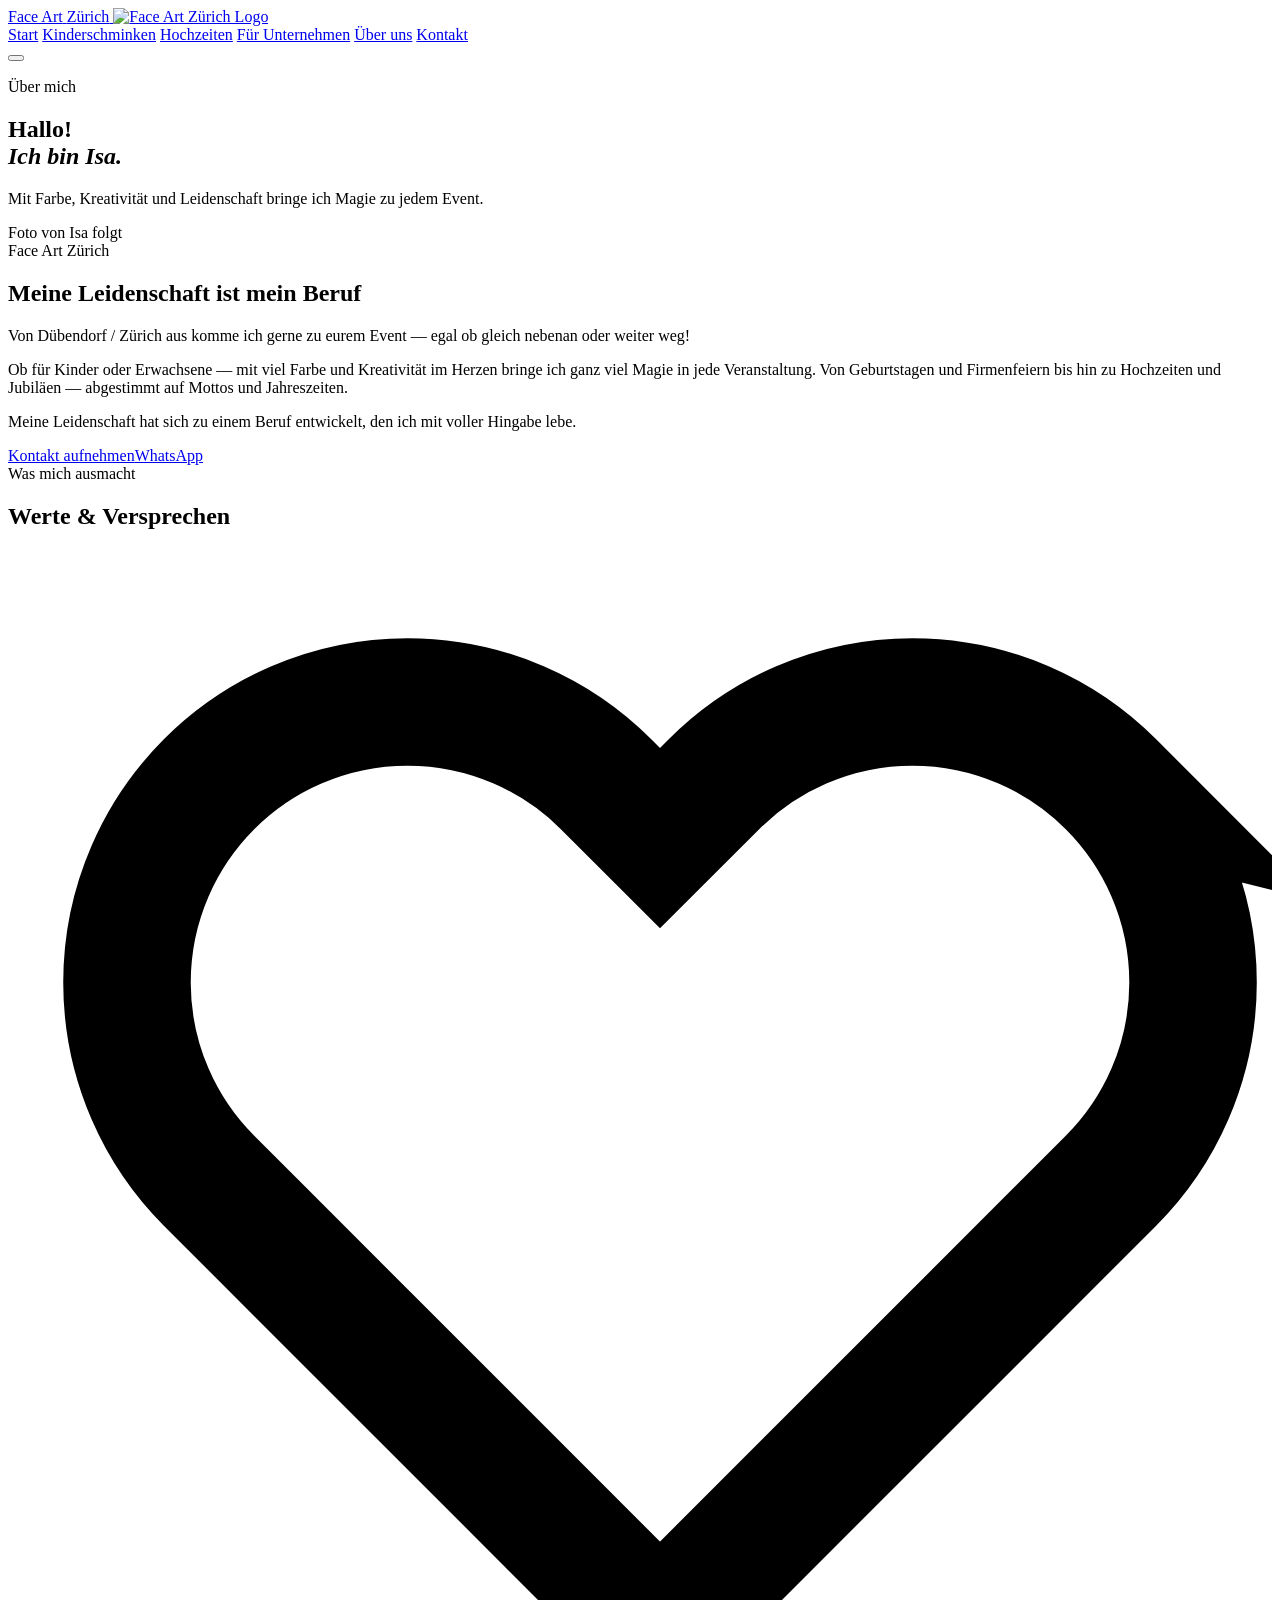
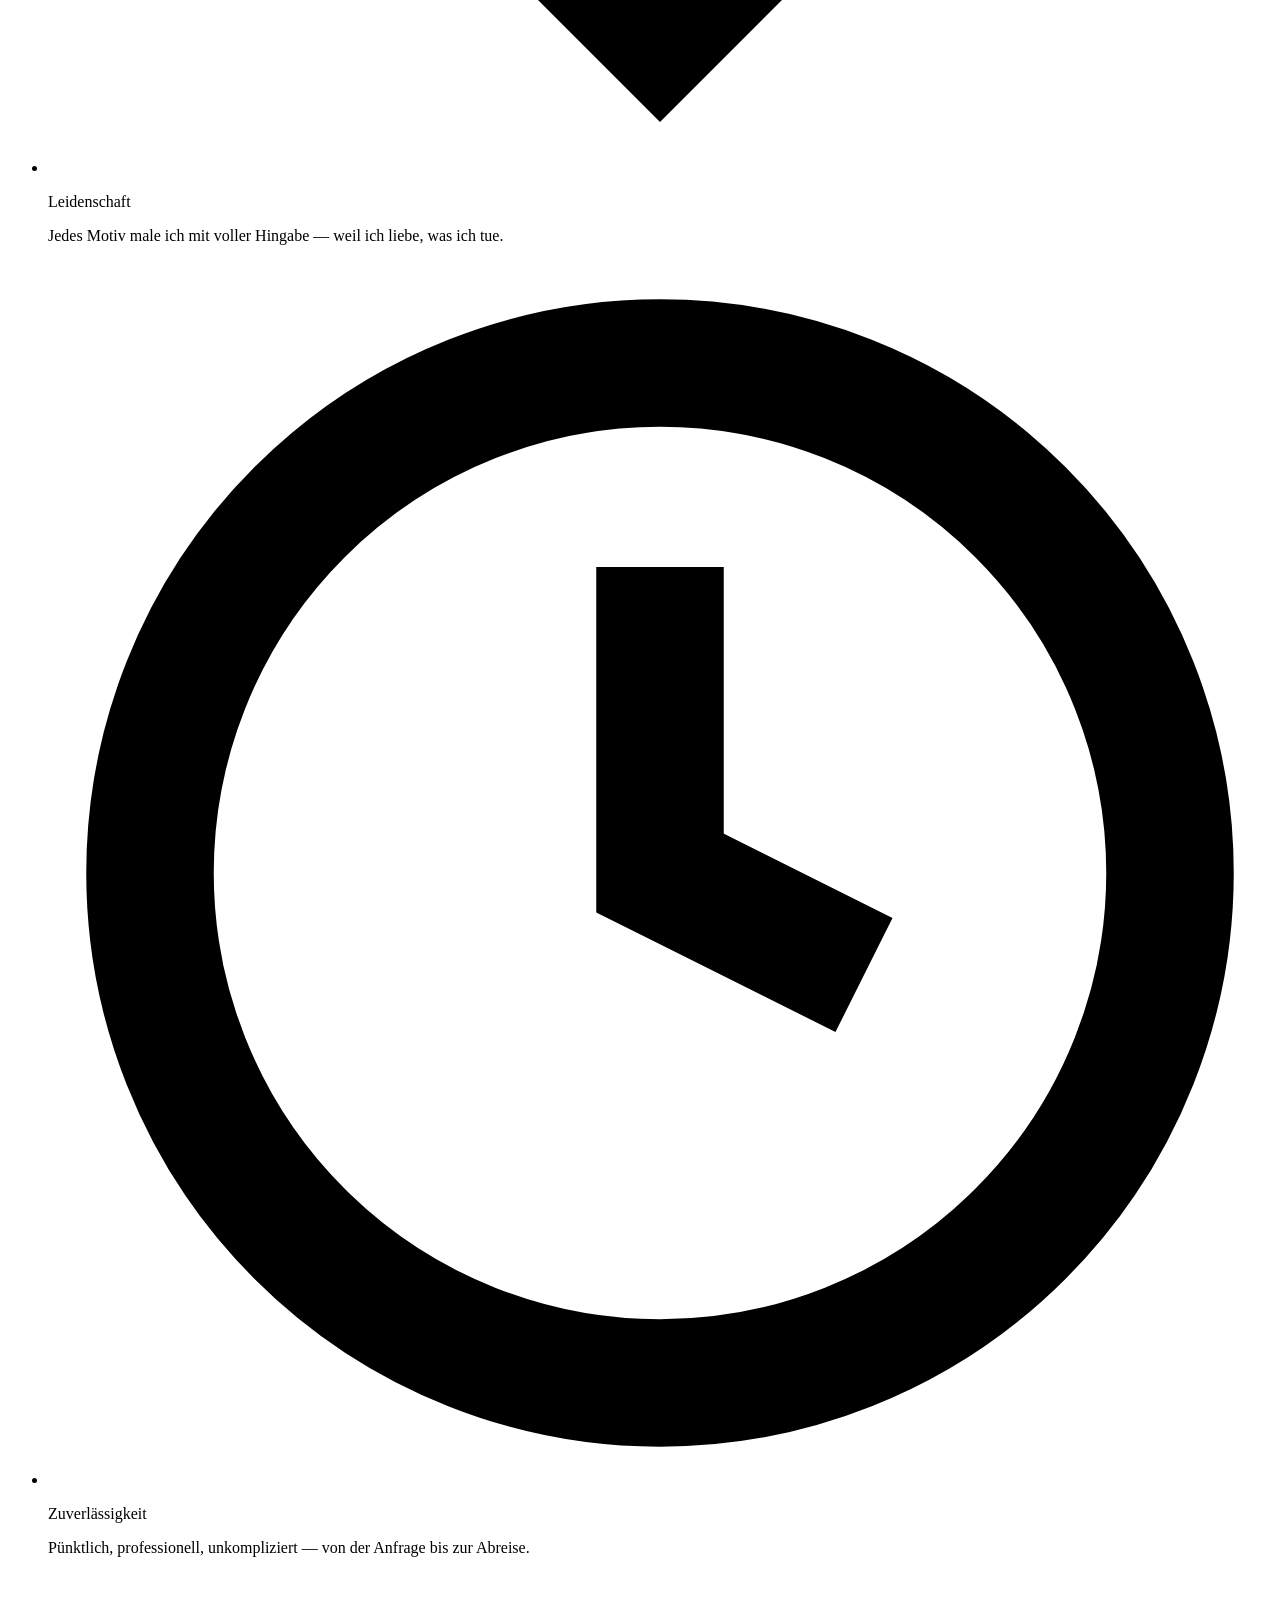
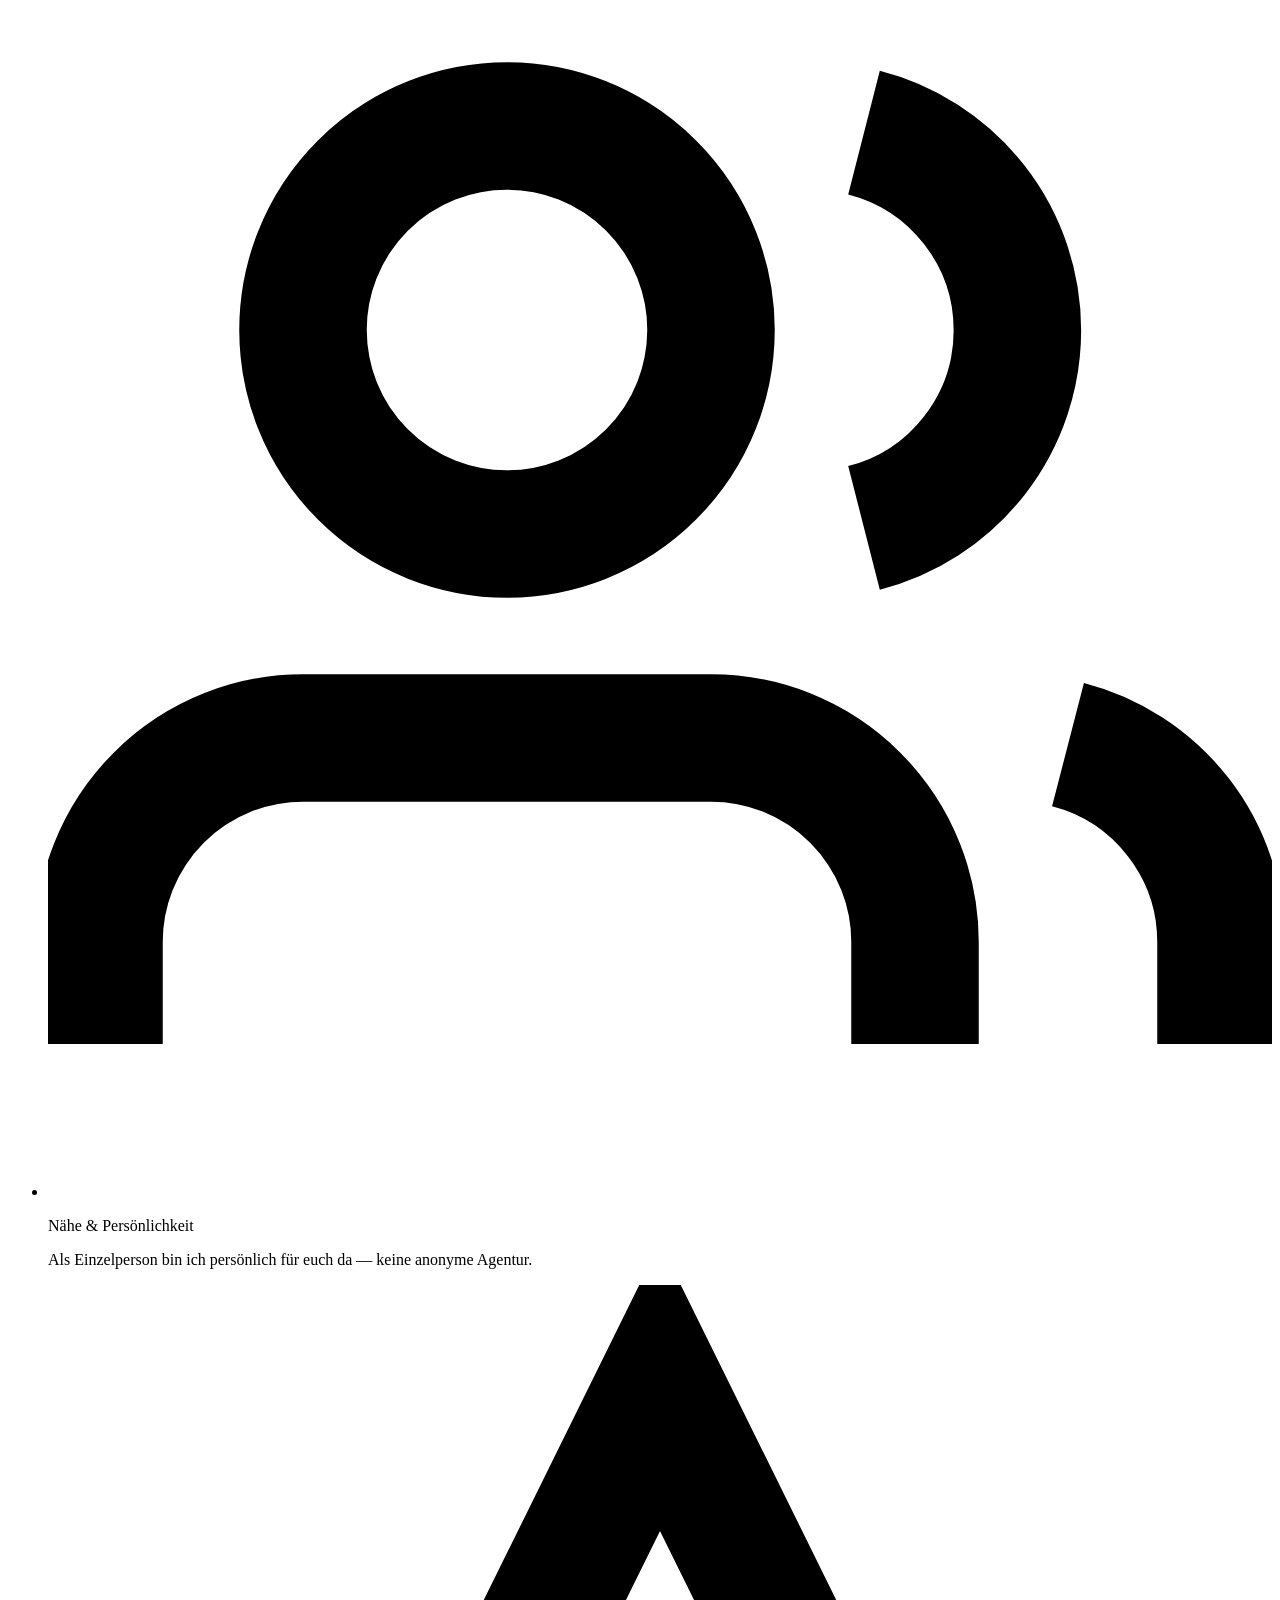
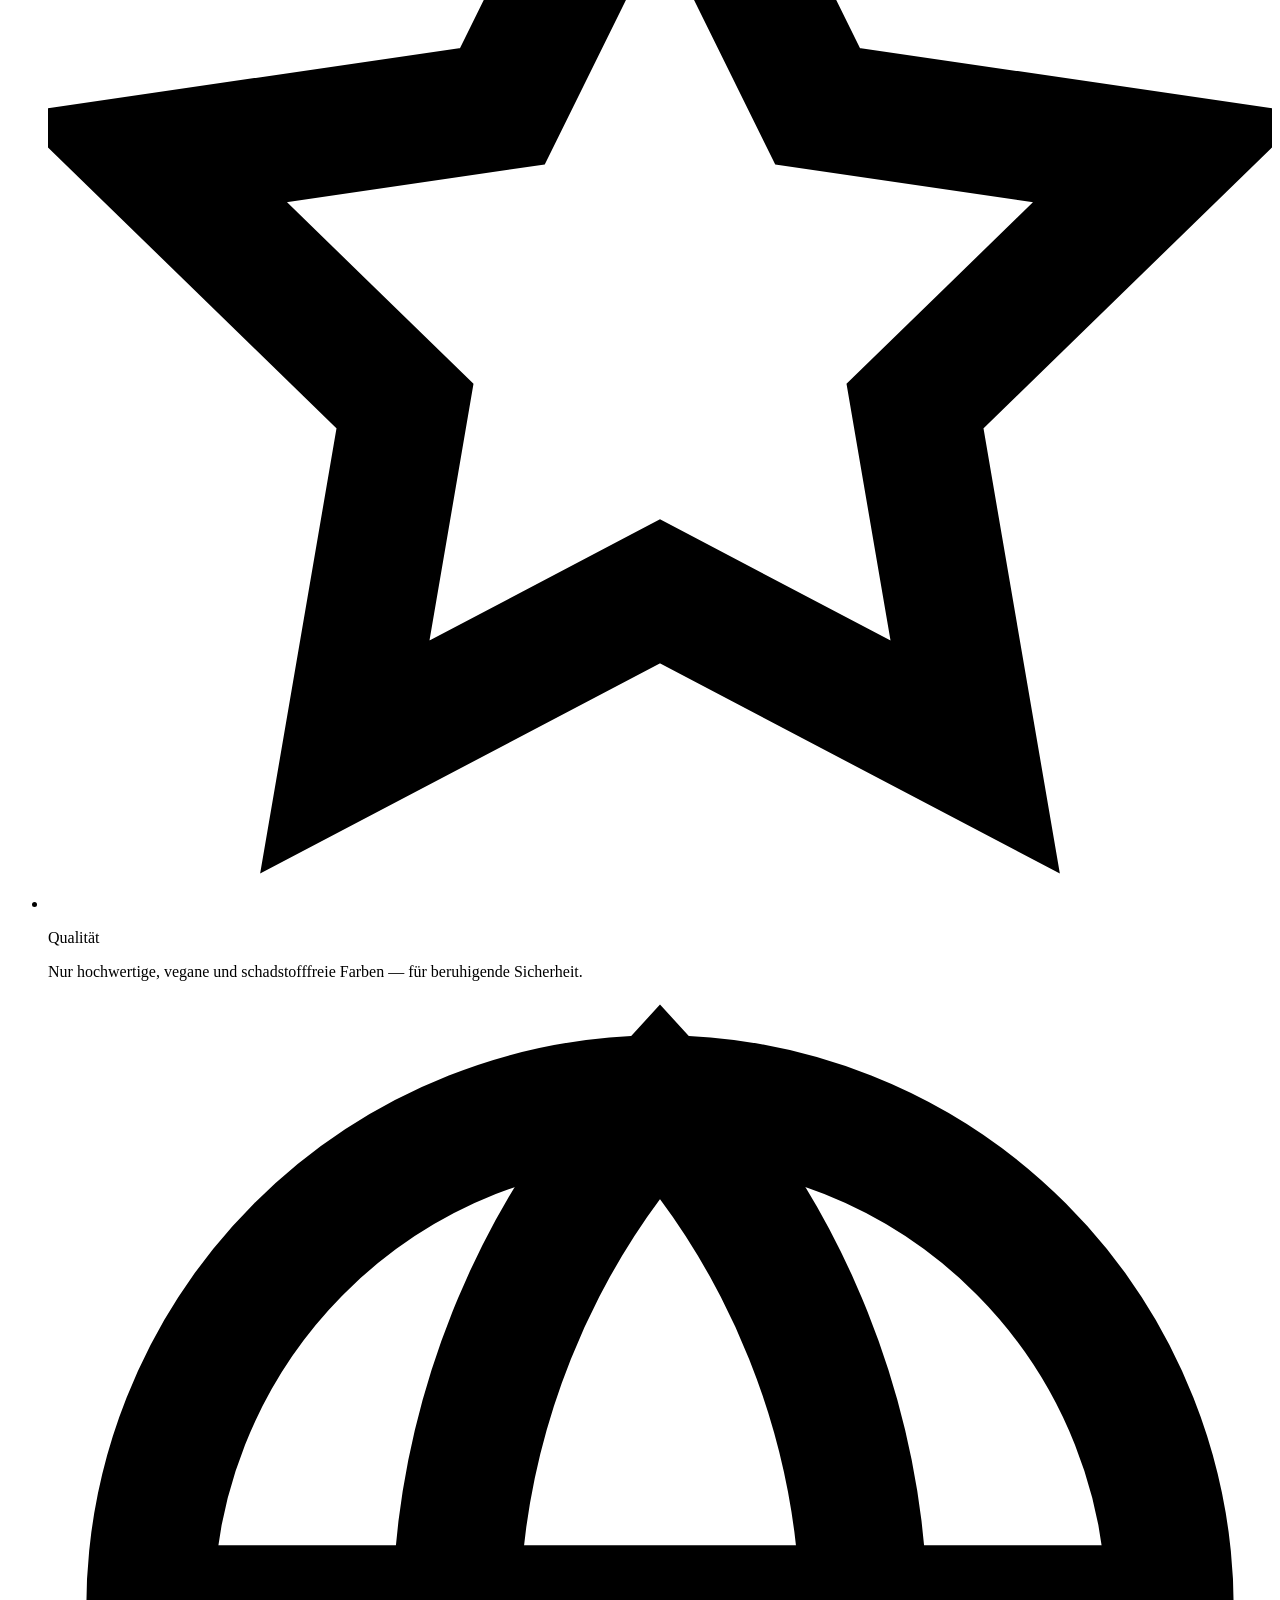
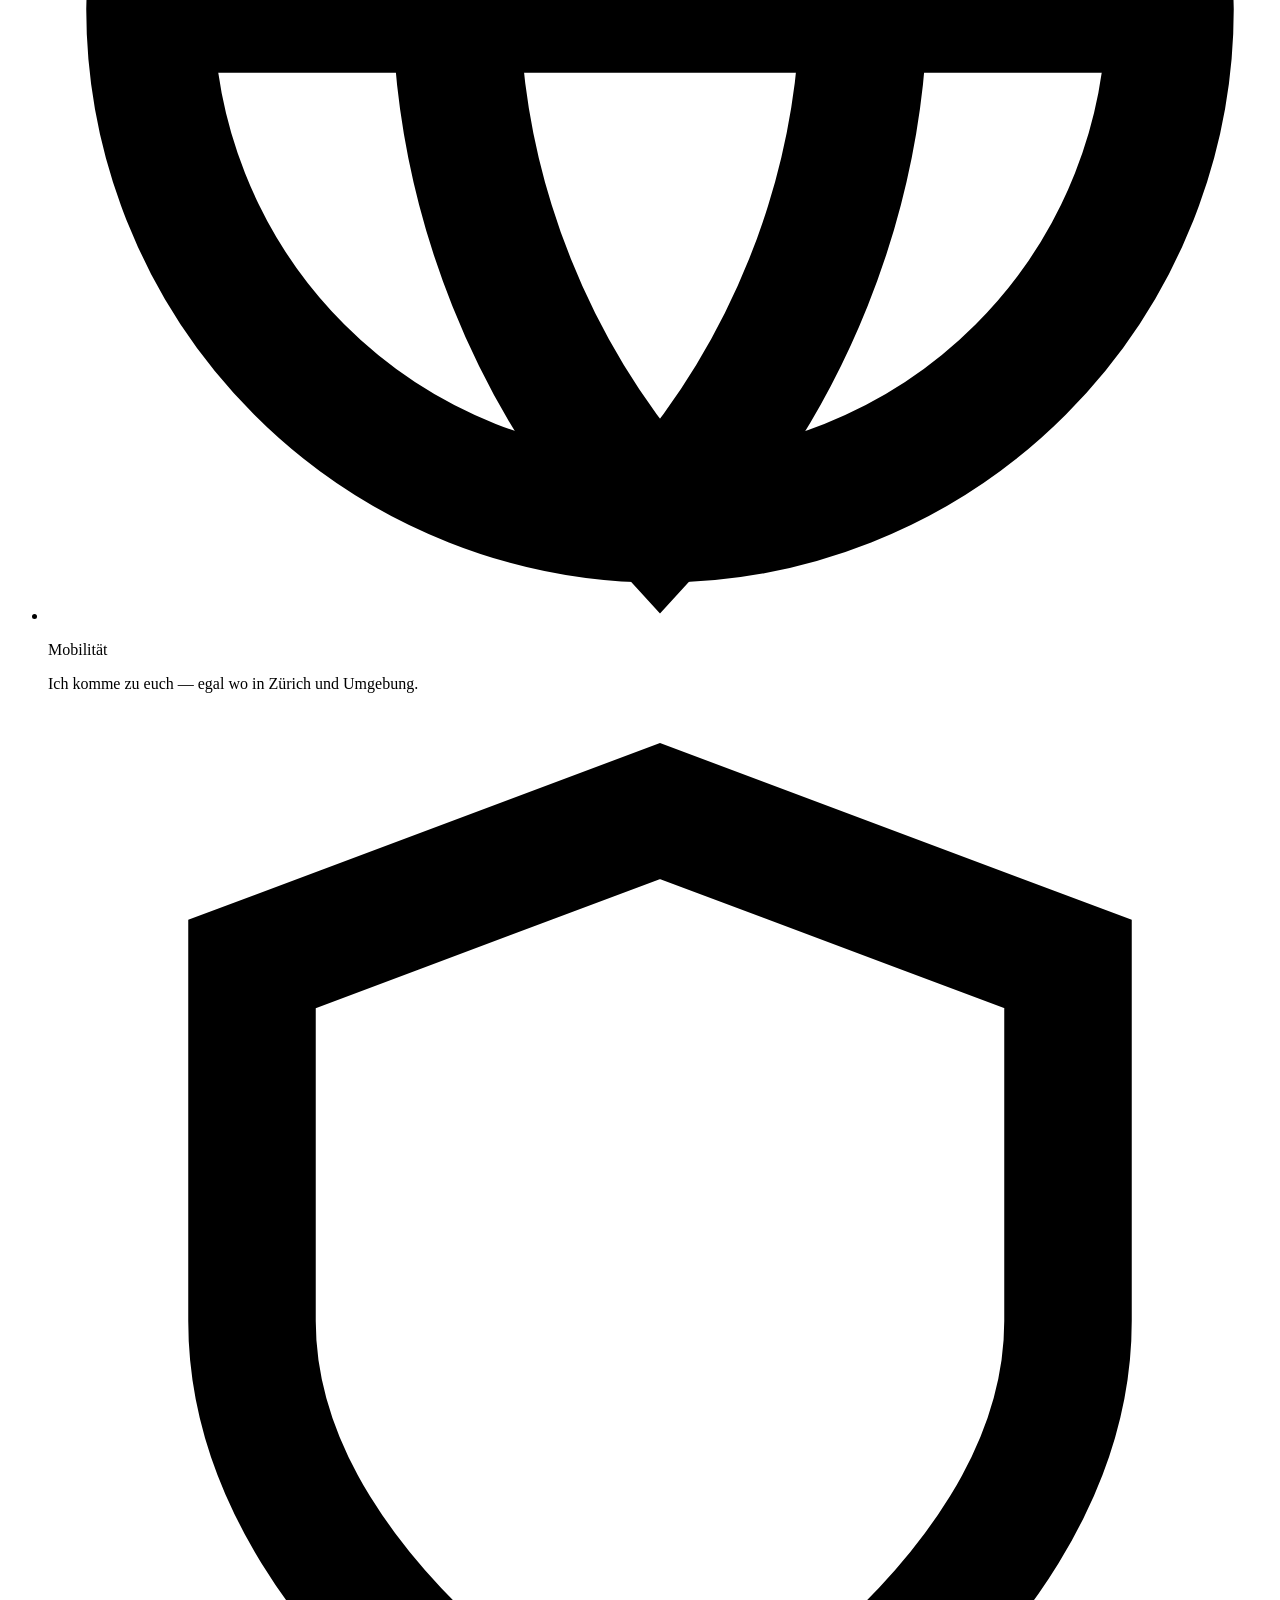
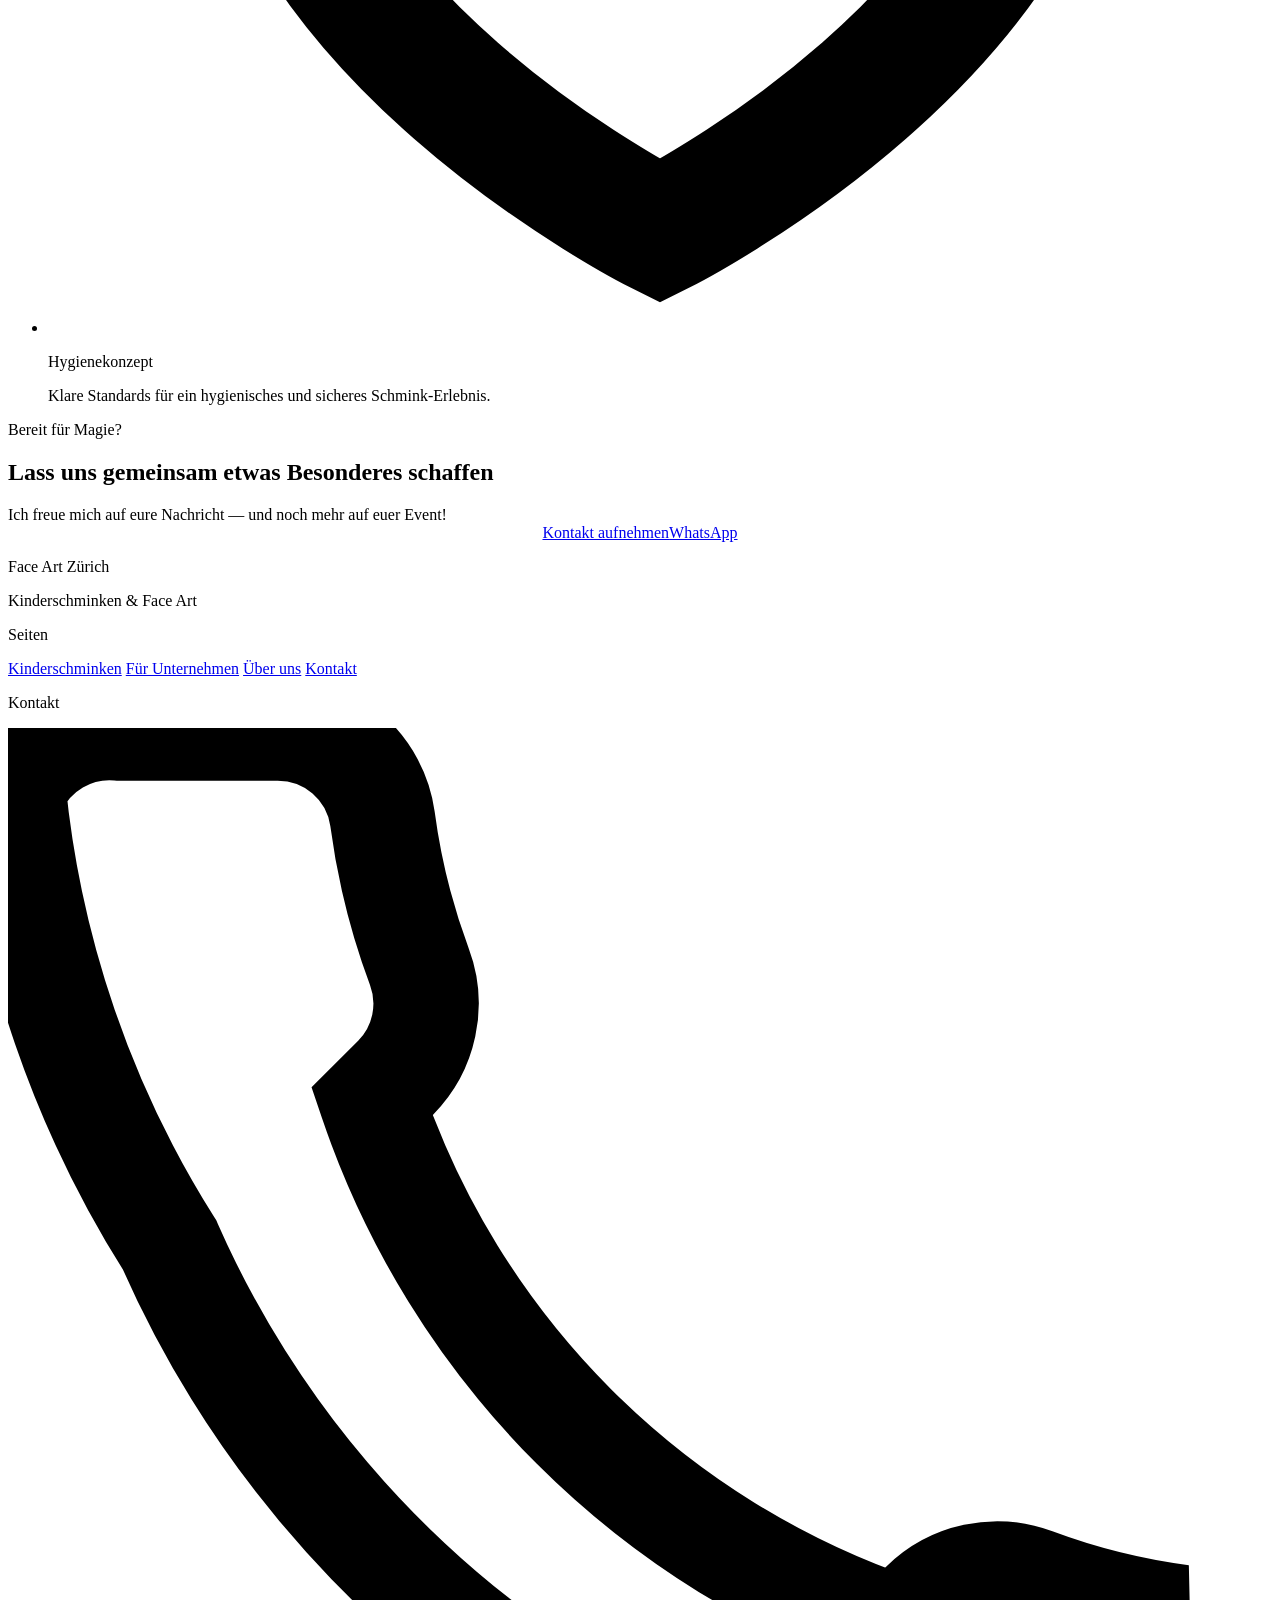
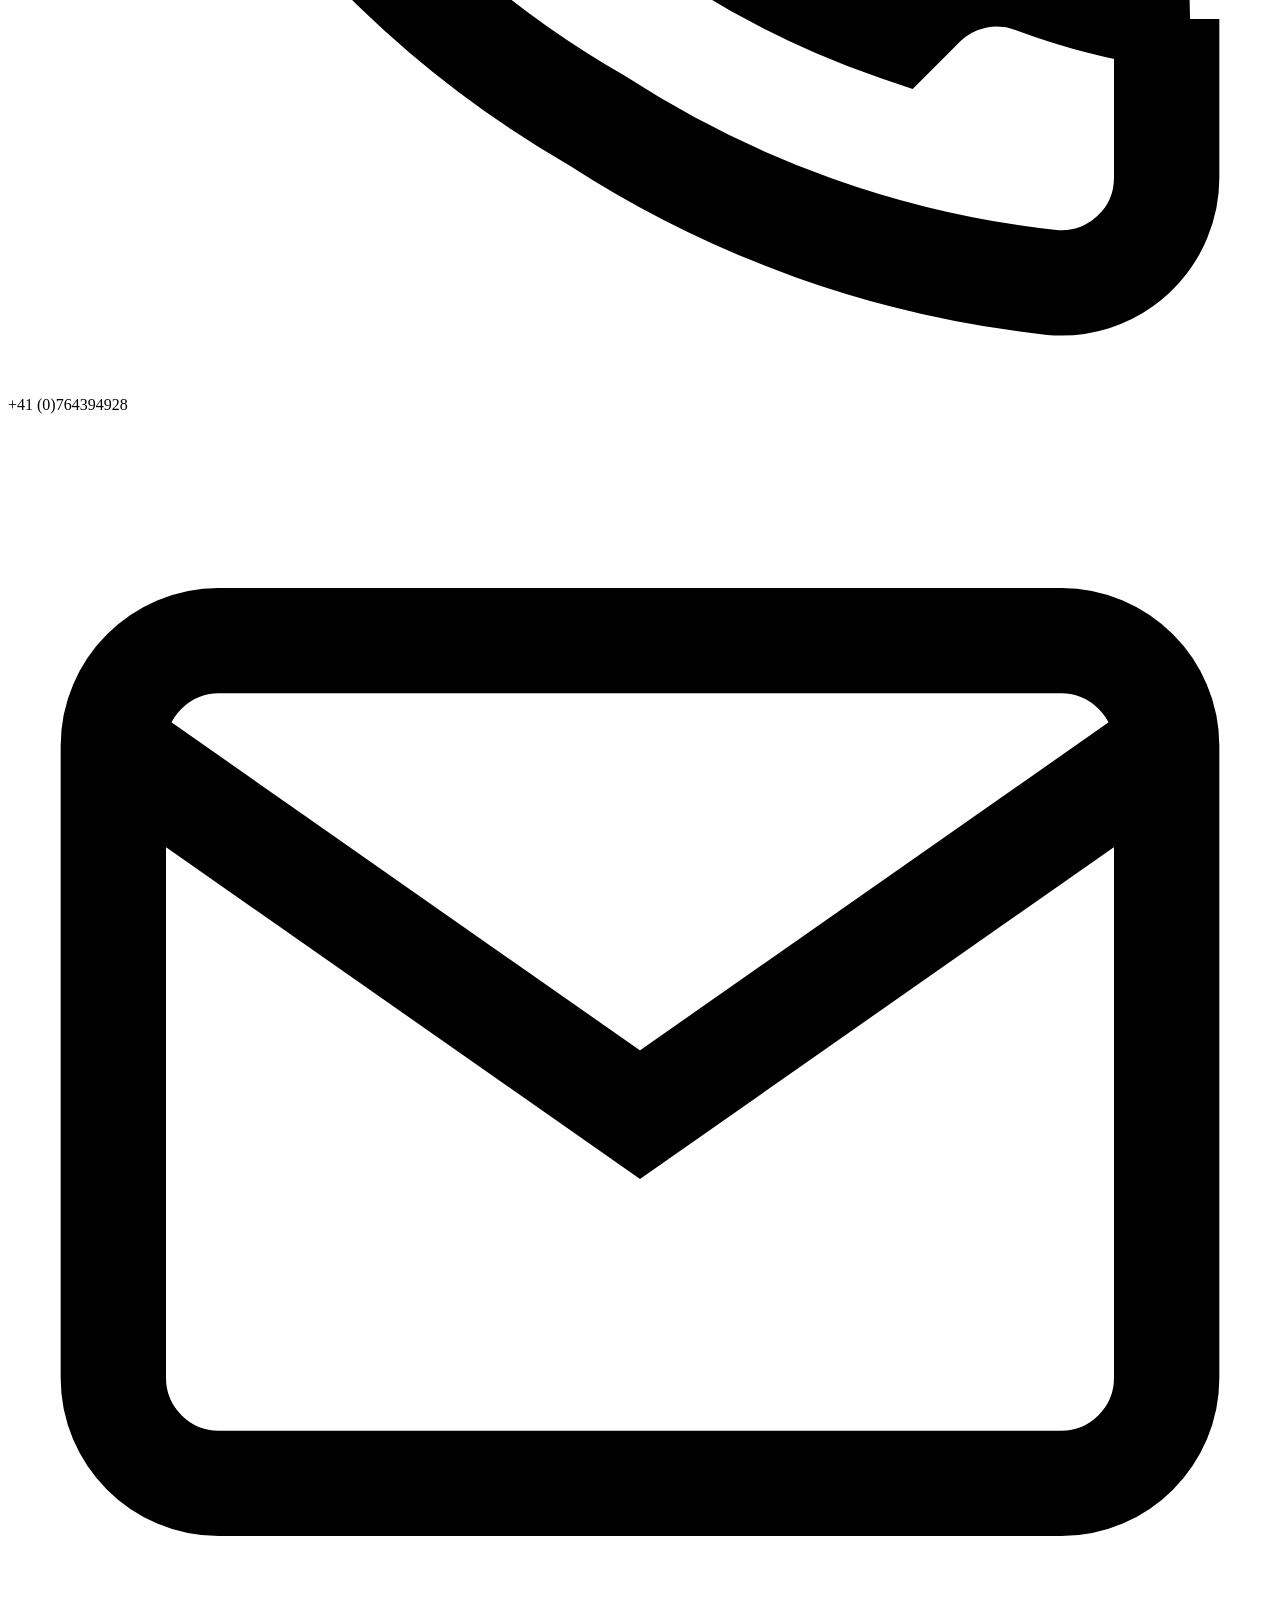
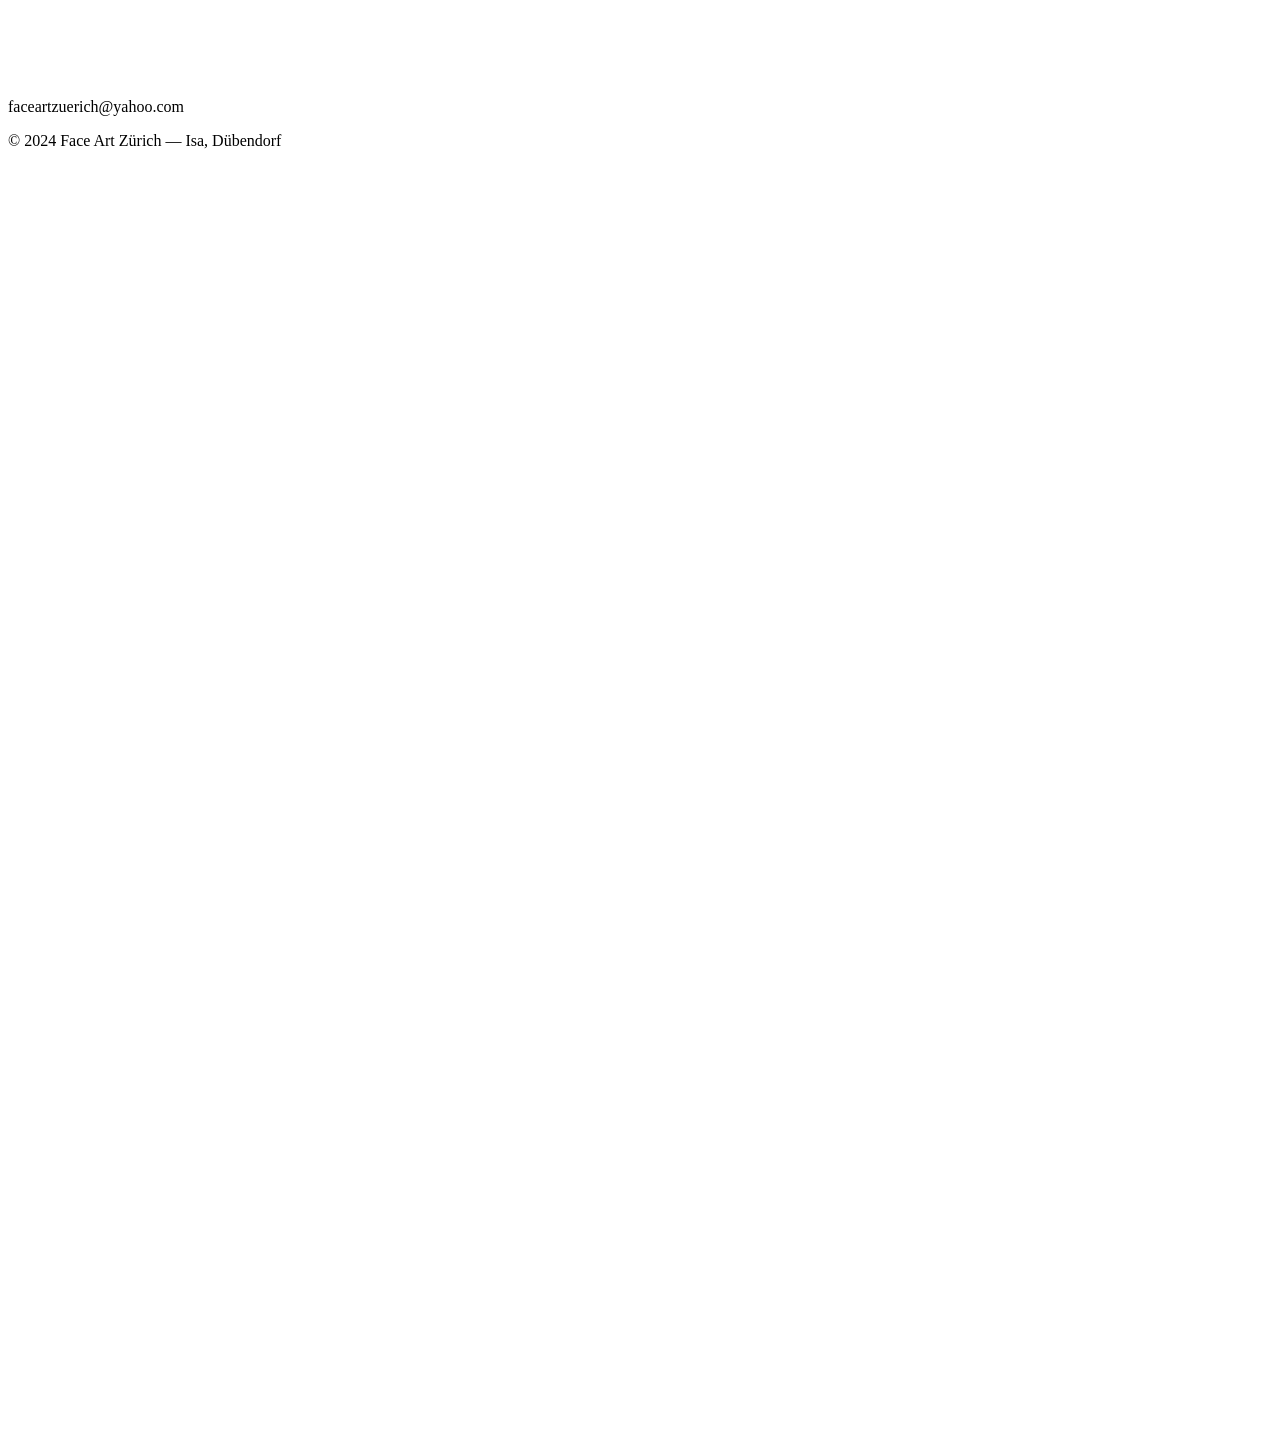
==== face-art-zuerich/about.html @ f83f3402 "Add Face Art Zuerich - about.html" ====
<!DOCTYPE html>
<html lang="de">
<head>
  <meta charset="UTF-8" />
  <meta name="viewport" content="width=device-width, initial-scale=1.0" />
  <title>Über Isa — Face Art Zürich</title>
  <meta name="description" content="Hallo, ich bin Isa — professionelle Face Art Künstlerin aus Dübendorf/Zürich. Ich bringe Farbe, Kreativität und Magie zu jedem Event.">
  <link rel="preconnect" href="https://fonts.googleapis.com">
  <link rel="preconnect" href="https://fonts.gstatic.com" crossorigin>
  <link rel="stylesheet" href="src/css/main.css" />
</head>
<body class="page--about">

  <!-- Navigation -->
  <header class="nav nav--transparent" id="nav">
    <div class="nav__container">
      <a href="index.html" class="nav__logo">
        <span class="nav__logo-text">
          <span class="nav__logo-main">Face Art</span>
          <span class="nav__logo-sub">Zürich</span>
        </span>
        <img class="nav__logo-img" src="src/images/logo.png" alt="Face Art Zürich Logo">
      </a>
      <nav class="nav__menu" id="navMenu" aria-label="Hauptnavigation">
        <a href="index.html" class="nav__link">Start</a>
        <a href="kinderschminken.html" class="nav__link">Kinderschminken</a>
        <a href="hochzeiten.html" class="nav__link">Hochzeiten</a>
        <a href="unternehmen.html" class="nav__link">Für Unternehmen</a>
        <a href="about.html" class="nav__link nav__link--active">Über uns</a>
        <a href="kontakt.html" class="nav__link nav__link--cta">Kontakt</a>
      </nav>
      <button class="nav__toggle" id="navToggle" aria-label="Menü öffnen" aria-expanded="false">
        <span></span><span></span><span></span>
      </button>
    </div>
  </header>

  <main>

    <!-- ========== HERO ========== -->
    <section class="hero hero--sub">
      <div class="hero__bg"></div>
      <div class="hero__overlay"></div>
      <div class="hero__content">
        <p class="hero__eyebrow">Über mich</p>
        <h1 class="hero__title">Hallo!<br><em>Ich bin Isa.</em></h1>
        <p class="hero__subtitle">Mit Farbe, Kreativität und Leidenschaft bringe ich Magie zu jedem Event.</p>
      </div>
    </section>

    <!-- ========== ABOUT ========== -->
    <section class="section">
      <div class="container">
        <div class="about-intro">

          <div class="about-intro__img">
            <span class="about-intro__img-label">Foto von Isa folgt</span>
          </div>

          <div>
            <span class="about-intro__eyebrow">Face Art Zürich</span>
            <h2 class="about-intro__title">Meine Leidenschaft ist mein Beruf</h2>
            <div class="divider"></div>
            <p class="about-intro__text">
              Von Dübendorf / Zürich aus komme ich gerne zu eurem Event — egal ob gleich nebenan oder weiter weg!
            </p>
            <p class="about-intro__text">
              Ob für Kinder oder Erwachsene — mit viel Farbe und Kreativität im Herzen bringe ich ganz viel Magie in jede Veranstaltung. Von Geburtstagen und Firmenfeiern bis hin zu Hochzeiten und Jubiläen — abgestimmt auf Mottos und Jahreszeiten.
            </p>
            <p class="about-intro__text">
              Meine Leidenschaft hat sich zu einem Beruf entwickelt, den ich mit voller Hingabe lebe.
            </p>
            <div style="margin-top: var(--sp-6); display: flex; gap: var(--sp-2); flex-wrap: wrap;">
              <a href="kontakt.html" class="btn btn--primary">Kontakt aufnehmen</a>
              <a href="https://wa.me/41764394928?text=Hallo%20Isa%21"
                 class="btn btn--outline" target="_blank" rel="noopener noreferrer">
                WhatsApp
              </a>
            </div>
          </div>

        </div>
      </div>
    </section>

    <!-- ========== VALUES ========== -->
    <section class="section section--mint">
      <div class="container">
        <header class="section__header section__header--center">
          <span class="section__label">Was mich ausmacht</span>
          <h2 class="section__title">Werte &amp; Versprechen</h2>
        </header>
        <div class="two-col">
          <ul class="benefits">
            <li class="benefit">
              <svg class="benefit__icon" viewBox="0 0 24 24" fill="none" stroke="currentColor" stroke-width="2.5" aria-hidden="true"><path d="M20.84 4.61a5.5 5.5 0 00-7.78 0L12 5.67l-1.06-1.06a5.5 5.5 0 00-7.78 7.78l1.06 1.06L12 21.23l7.78-7.78 1.06-1.06a5.5 5.5 0 000-7.78z"/></svg>
              <div>
                <p class="benefit__title">Leidenschaft</p>
                <p class="benefit__text">Jedes Motiv male ich mit voller Hingabe — weil ich liebe, was ich tue.</p>
              </div>
            </li>
            <li class="benefit">
              <svg class="benefit__icon" viewBox="0 0 24 24" fill="none" stroke="currentColor" stroke-width="2.5" aria-hidden="true"><circle cx="12" cy="12" r="10"/><polyline points="12 6 12 12 16 14"/></svg>
              <div>
                <p class="benefit__title">Zuverlässigkeit</p>
                <p class="benefit__text">Pünktlich, professionell, unkompliziert — von der Anfrage bis zur Abreise.</p>
              </div>
            </li>
            <li class="benefit">
              <svg class="benefit__icon" viewBox="0 0 24 24" fill="none" stroke="currentColor" stroke-width="2.5" aria-hidden="true"><path d="M17 21v-2a4 4 0 00-4-4H5a4 4 0 00-4 4v2"/><circle cx="9" cy="7" r="4"/><path d="M23 21v-2a4 4 0 00-3-3.87"/><path d="M16 3.13a4 4 0 010 7.75"/></svg>
              <div>
                <p class="benefit__title">Nähe &amp; Persönlichkeit</p>
                <p class="benefit__text">Als Einzelperson bin ich persönlich für euch da — keine anonyme Agentur.</p>
              </div>
            </li>
          </ul>
          <ul class="benefits">
            <li class="benefit">
              <svg class="benefit__icon" viewBox="0 0 24 24" fill="none" stroke="currentColor" stroke-width="2.5" aria-hidden="true"><polygon points="12 2 15.09 8.26 22 9.27 17 14.14 18.18 21.02 12 17.77 5.82 21.02 7 14.14 2 9.27 8.91 8.26 12 2"/></svg>
              <div>
                <p class="benefit__title">Qualität</p>
                <p class="benefit__text">Nur hochwertige, vegane und schadstofffreie Farben — für beruhigende Sicherheit.</p>
              </div>
            </li>
            <li class="benefit">
              <svg class="benefit__icon" viewBox="0 0 24 24" fill="none" stroke="currentColor" stroke-width="2.5" aria-hidden="true"><circle cx="12" cy="12" r="10"/><line x1="2" y1="12" x2="22" y2="12"/><path d="M12 2a15.3 15.3 0 014 10 15.3 15.3 0 01-4 10 15.3 15.3 0 01-4-10 15.3 15.3 0 014-10z"/></svg>
              <div>
                <p class="benefit__title">Mobilität</p>
                <p class="benefit__text">Ich komme zu euch — egal wo in Zürich und Umgebung.</p>
              </div>
            </li>
            <li class="benefit">
              <svg class="benefit__icon" viewBox="0 0 24 24" fill="none" stroke="currentColor" stroke-width="2.5" aria-hidden="true"><path d="M12 22s8-4 8-10V5l-8-3-8 3v7c0 6 8 10 8 10z"/></svg>
              <div>
                <p class="benefit__title">Hygienekonzept</p>
                <p class="benefit__text">Klare Standards für ein hygienisches und sicheres Schmink-Erlebnis.</p>
              </div>
            </li>
          </ul>
        </div>
      </div>
    </section>

    <!-- ========== CTA ========== -->
    <section class="section text-center">
      <div class="container container--narrow">
        <span class="section__label">Bereit für Magie?</span>
        <h2 class="section__title">Lass uns gemeinsam etwas Besonderes schaffen</h2>
        <p class="section__subtitle" style="margin: var(--sp-3) auto var(--sp-6);">Ich freue mich auf eure Nachricht — und noch mehr auf euer Event!</p>
        <div style="display: flex; gap: var(--sp-2); justify-content: center; flex-wrap: wrap;">
          <a href="kontakt.html" class="btn btn--primary">Kontakt aufnehmen</a>
          <a href="https://wa.me/41764394928" class="btn btn--outline" target="_blank" rel="noopener noreferrer">WhatsApp</a>
        </div>
      </div>
    </section>

  </main>

  <footer class="footer">
    <div class="container">
      <div class="footer__grid">
        <div class="footer__brand">
          <p class="footer__logo">Face Art Zürich</p>
          <p class="footer__tagline">Kinderschminken &amp; Face Art</p>
        </div>
        <div>
          <p class="footer__heading">Seiten</p>
          <nav class="footer__links" aria-label="Footer Navigation">
            <a href="kinderschminken.html">Kinderschminken</a>
            <a href="unternehmen.html">Für Unternehmen</a>
            <a href="about.html">Über uns</a>
            <a href="kontakt.html">Kontakt</a>
          </nav>
        </div>
        <div>
          <p class="footer__heading">Kontakt</p>
          <div class="footer__contact">
            <p>
              <svg viewBox="0 0 24 24" fill="none" stroke="currentColor" stroke-width="2" aria-hidden="true"><path d="M22 16.92v3a2 2 0 01-2.18 2 19.79 19.79 0 01-8.63-3.07A19.5 19.5 0 013.07 9.82 19.79 19.79 0 01.1 1.18 2 2 0 012.11 0h3a2 2 0 012 1.72c.127.96.361 1.903.7 2.81a2 2 0 01-.45 2.11L6.91 7.09A16 16 0 0016.91 17.1l.46-.46a2 2 0 012.11-.45c.907.339 1.85.573 2.81.7A2 2 0 0122 16.92z"/></svg>
              +41 (0)764394928
            </p>
            <p>
              <svg viewBox="0 0 24 24" fill="none" stroke="currentColor" stroke-width="2" aria-hidden="true"><path d="M4 4h16c1.1 0 2 .9 2 2v12c0 1.1-.9 2-2 2H4c-1.1 0-2-.9-2-2V6c0-1.1.9-2 2-2z"/><polyline points="22,6 12,13 2,6"/></svg>
              faceartzuerich@yahoo.com
            </p>
          </div>
        </div>
      </div>
      <div class="footer__bottom">
        <p>© 2024 Face Art Zürich — Isa, Dübendorf</p>
      </div>
    </div>
  </footer>

  <a href="https://wa.me/41764394928" class="wa-float" target="_blank" rel="noopener noreferrer" aria-label="WhatsApp Kontakt">
    <svg viewBox="0 0 24 24" fill="white" aria-hidden="true">
      <path d="M17.472 14.382c-.297-.149-1.758-.867-2.03-.967-.273-.099-.471-.148-.67.15-.197.297-.767.966-.94 1.164-.173.199-.347.223-.644.075-.297-.15-1.255-.463-2.39-1.475-.883-.788-1.48-1.761-1.653-2.059-.173-.297-.018-.458.13-.606.134-.133.298-.347.446-.52.149-.174.198-.298.298-.497.099-.198.05-.371-.025-.52-.075-.149-.669-1.612-.916-2.207-.242-.579-.487-.5-.669-.51-.173-.008-.371-.01-.57-.01-.198 0-.52.074-.792.372-.272.297-1.04 1.016-1.04 2.479 0 1.462 1.065 2.875 1.213 3.074.149.198 2.096 3.2 5.077 4.487.709.306 1.262.489 1.694.625.712.227 1.36.195 1.871.118.571-.085 1.758-.719 2.006-1.413.248-.694.248-1.289.173-1.413-.074-.124-.272-.198-.57-.347m-5.421 7.403h-.004a9.87 9.87 0 01-5.031-1.378l-.361-.214-3.741.982.998-3.648-.235-.374a9.86 9.86 0 01-1.51-5.26c.001-5.45 4.436-9.884 9.888-9.884 2.64 0 5.122 1.03 6.988 2.898a9.825 9.825 0 012.893 6.994c-.003 5.45-4.437 9.884-9.885 9.884m8.413-18.297A11.815 11.815 0 0012.05 0C5.495 0 .16 5.335.157 11.892c0 2.096.547 4.142 1.588 5.945L.057 24l6.305-1.654a11.882 11.882 0 005.683 1.448h.005c6.554 0 11.89-5.335 11.893-11.893a11.821 11.821 0 00-3.48-8.413z"/>
    </svg>
  </a>

  <script src="src/js/main.js"></script>
</body>
</html>
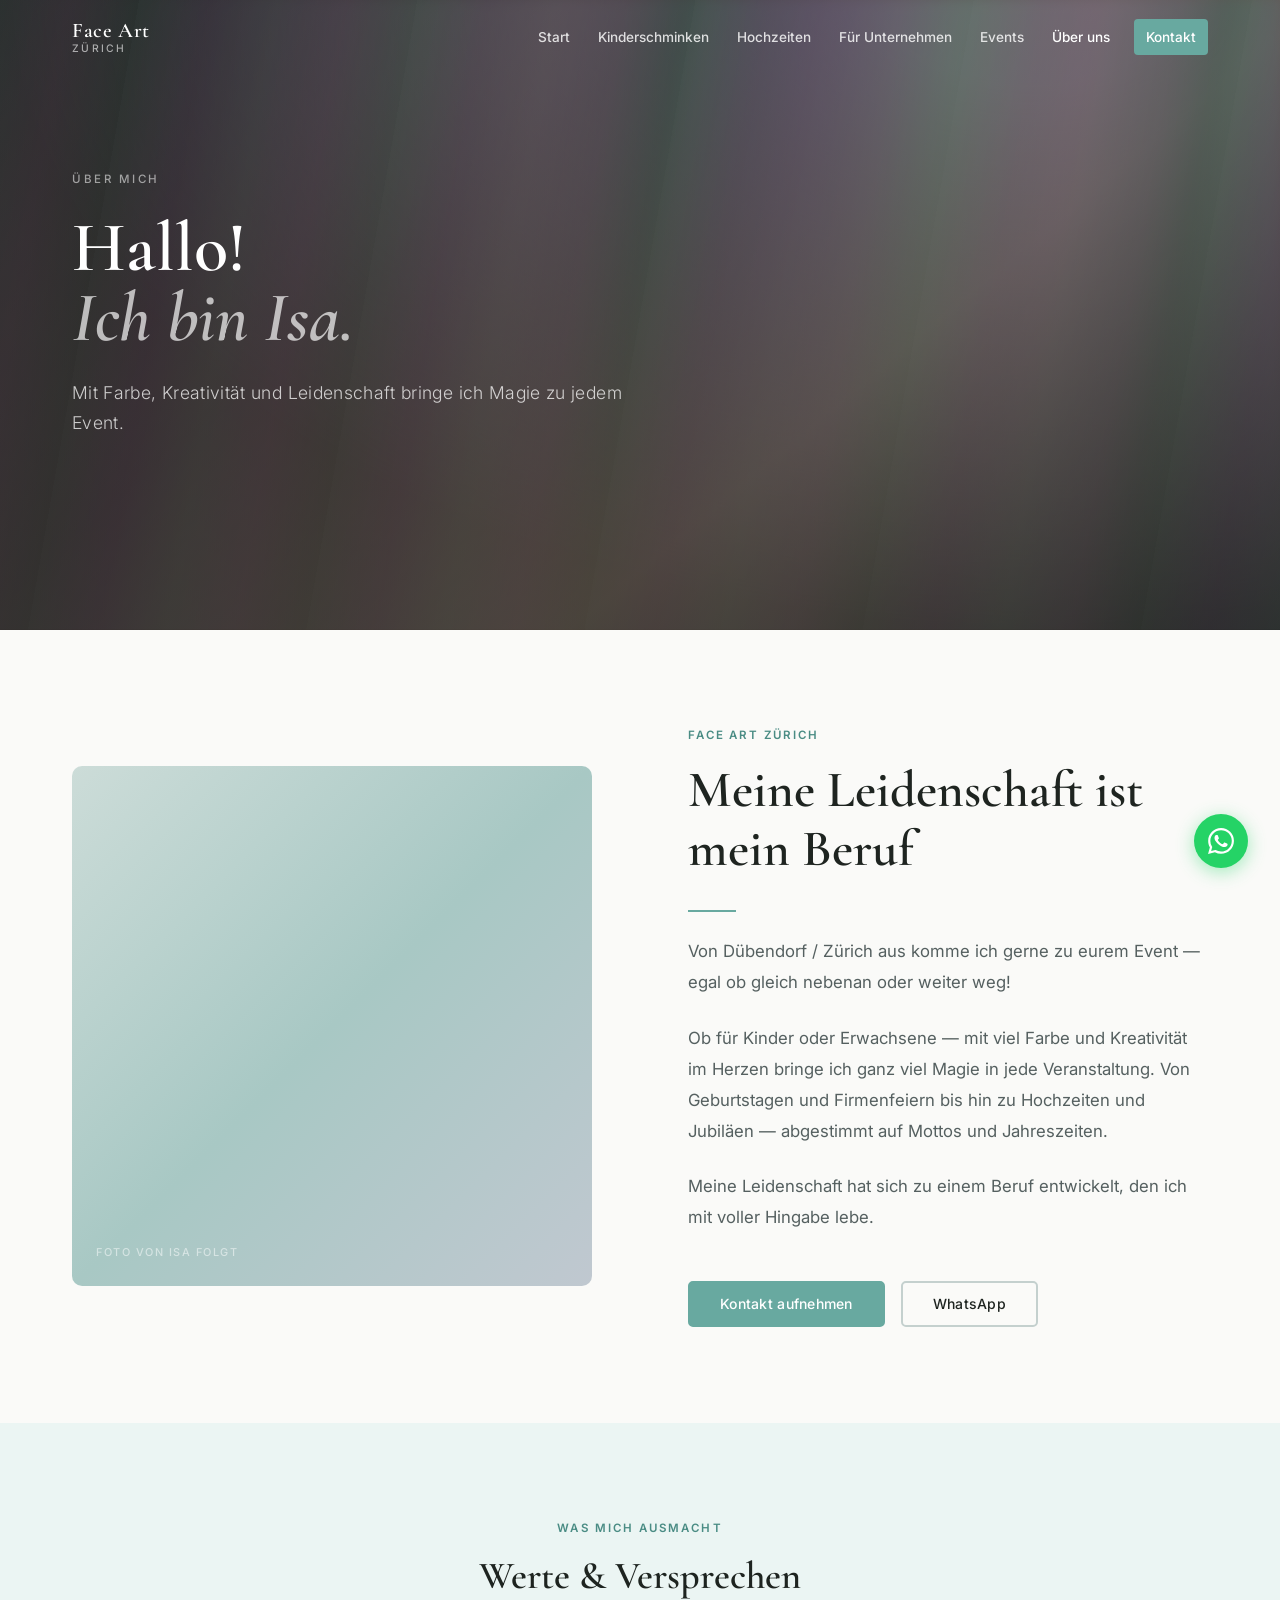
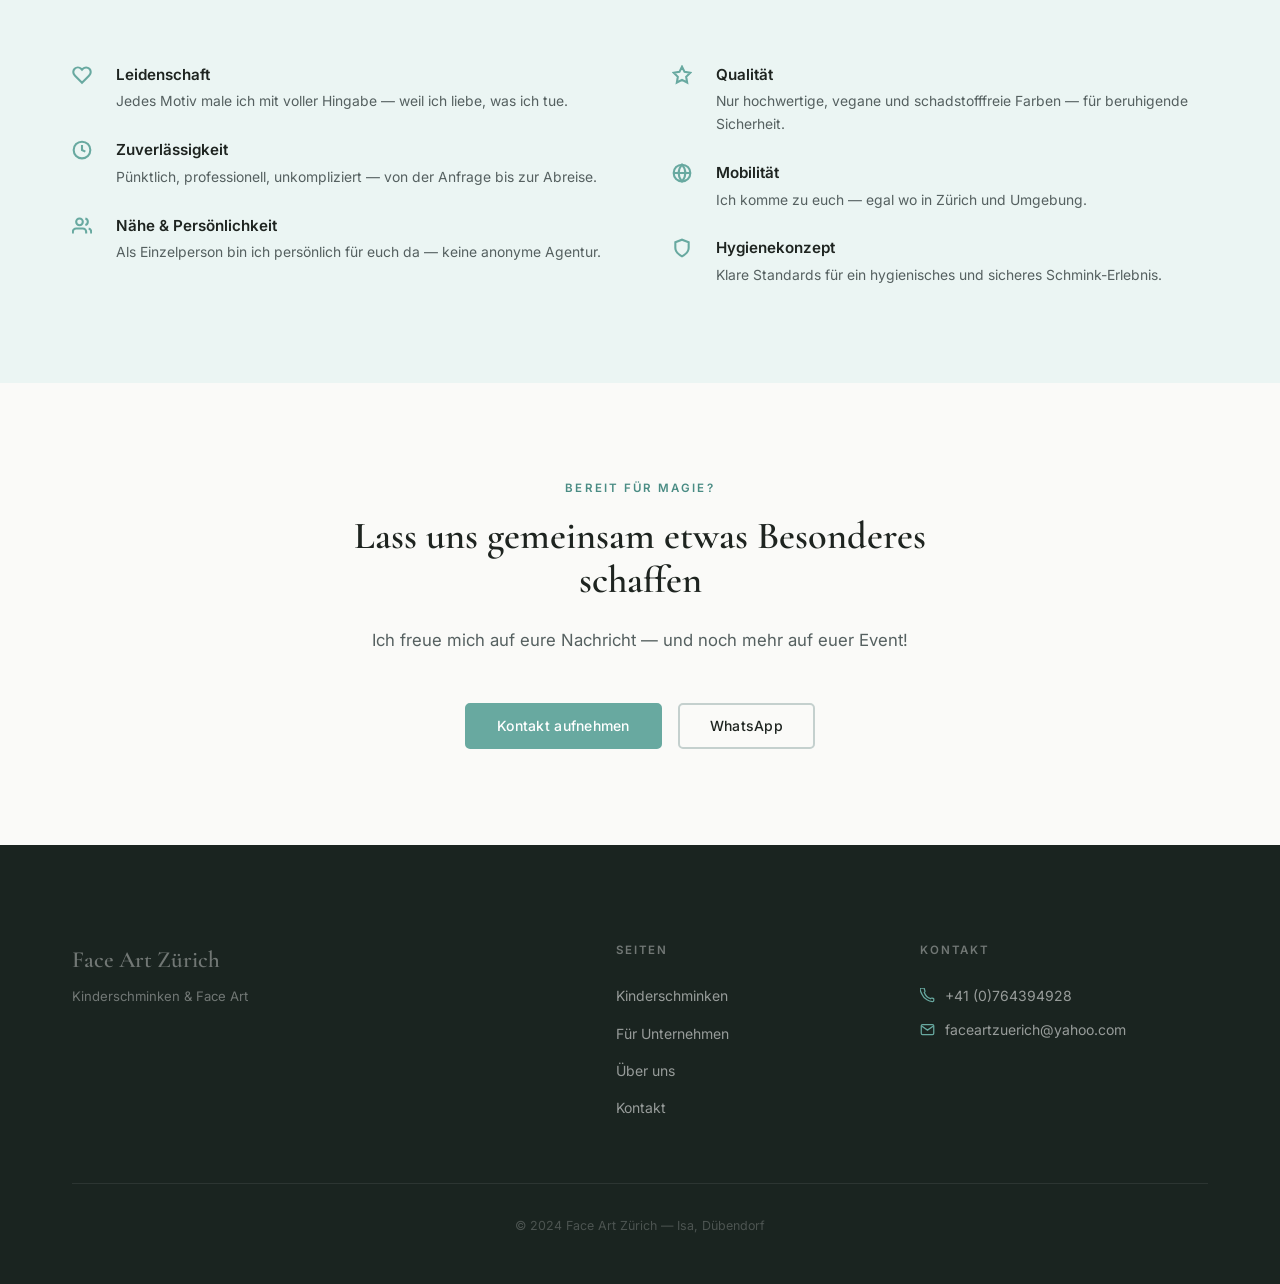
==== commit 80daf817: "Update about.html" ====
--- a/face-art-zuerich/about.html
+++ b/face-art-zuerich/about.html
@@ -26,6 +26,7 @@
         <a href="kinderschminken.html" class="nav__link">Kinderschminken</a>
         <a href="hochzeiten.html" class="nav__link">Hochzeiten</a>
         <a href="unternehmen.html" class="nav__link">Für Unternehmen</a>
+        <a href="events.html" class="nav__link">Events</a>
         <a href="about.html" class="nav__link nav__link--active">Über uns</a>
         <a href="kontakt.html" class="nav__link nav__link--cta">Kontakt</a>
       </nav>
--- a/face-art-zuerich/src/css/main.css
+++ b/face-art-zuerich/src/css/main.css
@@ -0,0 +1,1145 @@
+/* ===================================================
+   FACE ART ZÜRICH — Design System
+   Modern & Elegant | Mintgrün + Creme
+   =================================================== */
+
+@import url('https://fonts.googleapis.com/css2?family=Cormorant+Garamond:ital,wght@0,400;0,500;0,600;1,400;1,500;1,600&family=Inter:wght@300;400;500;600&display=swap');
+
+/* ===== 1. CSS Variables ===== */
+:root {
+  /* Brand Colors */
+  --mint:        #68A9A0;
+  --mint-light:  #EBF5F3;
+  --mint-dark:   #4A8C84;
+  --mint-hover:  #3D7A73;
+
+  /* Neutrals */
+  --bg:          #FAFAF8;
+  --cream:       #F4F0E8;
+  --white:       #FFFFFF;
+  --text:        #1E2420;
+  --text-mid:    #556060;
+  --text-light:  #9AADAB;
+  --border:      #E4EAE9;
+  --border-dark: #C4D0CE;
+
+  /* Typography */
+  --font-display: 'Cormorant Garamond', Georgia, serif;
+  --font-body:    'Inter', system-ui, -apple-system, sans-serif;
+
+  /* Spacing */
+  --sp-1:  0.5rem;
+  --sp-2:  1rem;
+  --sp-3:  1.5rem;
+  --sp-4:  2rem;
+  --sp-6:  3rem;
+  --sp-8:  4rem;
+  --sp-12: 6rem;
+  --sp-16: 8rem;
+
+  /* Layout */
+  --max-w:    1200px;
+  --nav-h:    74px;
+  --radius:   10px;
+  --radius-sm: 5px;
+
+  /* Shadows */
+  --shadow-sm: 0 1px 4px rgba(30,36,32,.07);
+  --shadow-md: 0 4px 24px rgba(30,36,32,.10);
+  --shadow-lg: 0 8px 48px rgba(30,36,32,.13);
+
+  /* Transitions */
+  --t: 240ms ease;
+}
+
+/* ===== 2. Reset ===== */
+*, *::before, *::after { box-sizing: border-box; margin: 0; padding: 0; }
+html { scroll-behavior: smooth; -webkit-text-size-adjust: 100%; }
+img  { max-width: 100%; height: auto; display: block; }
+a    { color: inherit; text-decoration: none; }
+button { cursor: pointer; border: none; background: none; font-family: inherit; }
+input, textarea, select { font-family: inherit; }
+
+/* ===== 3. Base ===== */
+body {
+  font-family: var(--font-body);
+  font-size: 1rem;
+  line-height: 1.65;
+  color: var(--text);
+  background-color: var(--bg);
+  -webkit-font-smoothing: antialiased;
+  -moz-osx-font-smoothing: grayscale;
+}
+
+h1, h2, h3, h4 {
+  font-family: var(--font-display);
+  font-weight: 600;
+  line-height: 1.15;
+  color: var(--text);
+}
+
+em { font-style: italic; color: var(--mint-dark); }
+p  { color: var(--text-mid); }
+
+/* ===== 4. Layout ===== */
+.container {
+  width: 100%;
+  max-width: var(--max-w);
+  margin: 0 auto;
+  padding: 0 var(--sp-4);
+}
+.container--narrow { max-width: 720px; }
+
+.section { padding: var(--sp-12) 0; }
+.section--mint  { background-color: var(--mint-light); }
+.section--cream { background-color: var(--cream); }
+.section--dark  { background-color: var(--text); }
+
+.section__label {
+  display: block;
+  font-family: var(--font-body);
+  font-size: .72rem;
+  font-weight: 600;
+  letter-spacing: .18em;
+  text-transform: uppercase;
+  color: var(--mint-dark);
+  margin-bottom: var(--sp-2);
+}
+
+.section__header { margin-bottom: var(--sp-8); }
+.section__header--center { text-align: center; }
+.section__header--center .section__subtitle { margin-left: auto; margin-right: auto; }
+
+.section__title {
+  font-family: var(--font-display);
+  font-size: clamp(1.8rem, 3vw, 2.75rem);
+  font-weight: 600;
+}
+
+.section__subtitle {
+  margin-top: var(--sp-2);
+  font-size: 1.05rem;
+  color: var(--text-mid);
+  max-width: 560px;
+  line-height: 1.75;
+}
+
+.text-center { text-align: center; }
+
+/* ===== 5. Buttons ===== */
+.btn {
+  display: inline-flex;
+  align-items: center;
+  gap: .5rem;
+  padding: .875rem 1.875rem;
+  font-family: var(--font-body);
+  font-size: .875rem;
+  font-weight: 500;
+  letter-spacing: .02em;
+  border-radius: var(--radius-sm);
+  transition: all var(--t);
+  cursor: pointer;
+  white-space: nowrap;
+  line-height: 1;
+}
+
+.btn--primary {
+  background-color: var(--mint);
+  color: var(--white);
+  border: 2px solid var(--mint);
+}
+.btn--primary:hover {
+  background-color: var(--mint-dark);
+  border-color: var(--mint-dark);
+}
+
+.btn--outline {
+  background-color: transparent;
+  color: var(--text);
+  border: 2px solid var(--border-dark);
+}
+.btn--outline:hover {
+  border-color: var(--mint);
+  color: var(--mint-dark);
+}
+
+.btn--outline-white {
+  background-color: transparent;
+  color: var(--white);
+  border: 2px solid rgba(255,255,255,.55);
+}
+.btn--outline-white:hover {
+  background-color: rgba(255,255,255,.12);
+  border-color: rgba(255,255,255,.9);
+}
+
+.btn--whatsapp {
+  background-color: #25D366;
+  border: 2px solid #25D366;
+  color: var(--white);
+}
+.btn--whatsapp:hover {
+  background-color: #1AB855;
+  border-color: #1AB855;
+}
+
+.btn__icon { width: 17px; height: 17px; flex-shrink: 0; }
+.btn--full { width: 100%; justify-content: center; }
+
+/* ===== 6. Navigation ===== */
+.nav {
+  position: fixed;
+  top: 0; left: 0; right: 0;
+  z-index: 1000;
+  height: var(--nav-h);
+  transition: background-color var(--t), box-shadow var(--t);
+}
+.nav--transparent { background-color: transparent; }
+.nav--scrolled {
+  background-color: var(--white);
+  box-shadow: var(--shadow-sm);
+}
+
+.nav__container {
+  max-width: var(--max-w);
+  margin: 0 auto;
+  padding: 0 var(--sp-4);
+  height: 100%;
+  display: flex;
+  align-items: center;
+  justify-content: space-between;
+}
+
+.nav__logo {
+  display: flex;
+  align-items: center;
+  line-height: 1.15;
+  transition: opacity var(--t);
+}
+.nav__logo:hover { opacity: .72; }
+
+/* Text version (transparent nav on hero) */
+.nav__logo-text {
+  display: flex;
+  flex-direction: column;
+}
+
+/* Image version (scrolled/white nav) */
+.nav__logo-img {
+  display: none;
+  height: 46px;
+  width: auto;
+  object-fit: contain;
+}
+.nav--scrolled .nav__logo-text { display: none; }
+.nav--scrolled .nav__logo-img  { display: block; }
+
+.nav__logo-main {
+  font-family: var(--font-display);
+  font-size: 1.3rem;
+  font-weight: 600;
+  letter-spacing: .03em;
+  color: var(--white);
+  transition: color var(--t);
+}
+.nav__logo-sub {
+  font-family: var(--font-body);
+  font-size: .65rem;
+  font-weight: 500;
+  letter-spacing: .22em;
+  text-transform: uppercase;
+  color: rgba(255,255,255,.6);
+  transition: color var(--t);
+}
+.nav--scrolled .nav__logo-main { color: var(--text); }
+.nav--scrolled .nav__logo-sub  { color: var(--text-light); }
+
+.nav__menu {
+  display: flex;
+  align-items: center;
+  gap: .25rem;
+}
+
+.nav__link {
+  position: relative;
+  font-size: .85rem;
+  font-weight: 500;
+  color: rgba(255,255,255,.82);
+  padding: .4rem .75rem;
+  border-radius: 4px;
+  transition: color var(--t), background-color var(--t);
+}
+.nav__link:hover,
+.nav__link--active { color: var(--white); }
+.nav--scrolled .nav__link { color: var(--text-mid); }
+.nav--scrolled .nav__link:hover,
+.nav--scrolled .nav__link--active { color: var(--mint-dark); }
+
+.nav__link--disabled {
+  opacity: .38;
+  cursor: default;
+  pointer-events: none;
+}
+
+.nav__link--cta {
+  background-color: var(--mint);
+  color: var(--white) !important;
+  margin-left: .5rem;
+}
+.nav__link--cta:hover { background-color: var(--mint-dark); }
+.nav--scrolled .nav__link--cta { color: var(--white) !important; }
+
+/* Hamburger */
+.nav__toggle {
+  display: none;
+  flex-direction: column;
+  gap: 5px;
+  padding: 6px;
+}
+.nav__toggle span {
+  display: block;
+  width: 22px;
+  height: 2px;
+  background-color: var(--white);
+  transition: all var(--t);
+  transform-origin: center;
+}
+.nav--scrolled .nav__toggle span { background-color: var(--text); }
+.nav__toggle--open span:nth-child(1) { transform: translateY(7px) rotate(45deg); }
+.nav__toggle--open span:nth-child(2) { opacity: 0; transform: scaleX(0); }
+.nav__toggle--open span:nth-child(3) { transform: translateY(-7px) rotate(-45deg); }
+
+/* ===== 6b. Logo fallback when image fails ===== */
+.nav__logo-img--error { display: none !important; }
+.nav--scrolled .nav__logo-text--fallback { display: flex !important; }
+
+/* ===== 7. Hero (Startseite) ===== */
+/* Aurora keyframe */
+@keyframes aurora {
+  from { background-position: 50% 50%, 50% 50%; }
+  to   { background-position: 350% 50%, 350% 50%; }
+}
+
+.hero {
+  position: relative;
+  min-height: 100vh;
+  display: flex;
+  align-items: center;
+  justify-content: center;
+  text-align: center;
+  overflow: hidden;
+}
+
+.hero__bg {
+  position: absolute;
+  inset: 0;
+  overflow: hidden;
+  background: linear-gradient(
+    140deg,
+    #172E2C 0%,
+    #1E5450 22%,
+    #3D6080 55%,
+    #4A3560 78%,
+    #2A1A38 100%
+  );
+}
+
+/* Aurora light effect — pure CSS, brand-adapted */
+.hero__bg::before {
+  content: '';
+  position: absolute;
+  inset: -10px;
+  background-image:
+    repeating-linear-gradient(
+      100deg,
+      rgba(255,255,255,0.0) 0%,
+      rgba(255,255,255,0.0) 7%,
+      rgba(255,255,255,0.07) 10%,
+      rgba(255,255,255,0.07) 12%,
+      rgba(255,255,255,0.0) 16%
+    ),
+    repeating-linear-gradient(
+      100deg,
+      #68A9A0 10%,   /* brand mint */
+      #9B7AC7 15%,   /* violet accent */
+      #A8D8D4 20%,   /* light mint */
+      #C4A0D4 25%,   /* soft lavender */
+      #4A8C84 30%    /* deep mint */
+    );
+  background-size: 300%, 200%;
+  background-position: 50% 50%, 50% 50%;
+  filter: blur(10px);
+  opacity: 0.5;
+  animation: aurora 60s linear infinite;
+  will-change: background-position;
+  pointer-events: none;
+  mask-image: radial-gradient(ellipse at 80% 0%, black 10%, transparent 70%);
+  -webkit-mask-image: radial-gradient(ellipse at 80% 0%, black 10%, transparent 70%);
+}
+
+/* Second aurora layer */
+.hero__bg::after {
+  content: '';
+  position: absolute;
+  inset: 0;
+  background-image:
+    repeating-linear-gradient(
+      100deg,
+      rgba(255,255,255,0.0) 0%,
+      rgba(255,255,255,0.0) 7%,
+      rgba(255,255,255,0.04) 10%,
+      rgba(255,255,255,0.04) 12%,
+      rgba(255,255,255,0.0) 16%
+    ),
+    repeating-linear-gradient(
+      100deg,
+      #68A9A0 10%,
+      #9B7AC7 15%,
+      #A8D8D4 20%,
+      #C4A0D4 25%,
+      #4A8C84 30%
+    );
+  background-size: 200%, 100%;
+  background-position: 50% 50%, 50% 50%;
+  animation: aurora 60s linear infinite reverse;
+  mix-blend-mode: screen;
+  opacity: 0.18;
+  pointer-events: none;
+}
+
+.hero__overlay {
+  position: absolute;
+  inset: 0;
+  background: linear-gradient(
+    to bottom,
+    rgba(15,30,28,.35) 0%,
+    rgba(15,30,28,.55) 100%
+  );
+}
+
+.hero__content {
+  position: relative;
+  z-index: 1;
+  max-width: 680px;
+  padding: var(--sp-4);
+}
+
+.hero__eyebrow {
+  font-size: .72rem;
+  font-weight: 500;
+  letter-spacing: .22em;
+  text-transform: uppercase;
+  color: rgba(255,255,255,.55);
+  margin-bottom: var(--sp-3);
+}
+
+.hero__title {
+  font-family: var(--font-display);
+  font-size: clamp(3.5rem, 9vw, 7rem);
+  font-weight: 600;
+  color: var(--white);
+  line-height: 1.0;
+  margin-bottom: var(--sp-3);
+}
+.hero__title em { color: rgba(255,255,255,.68); }
+
+.hero__subtitle {
+  font-size: 1.1rem;
+  font-weight: 300;
+  letter-spacing: .02em;
+  color: rgba(255,255,255,.75);
+  margin-bottom: var(--sp-8);
+  line-height: 1.7;
+}
+
+.hero__cta {
+  display: flex;
+  align-items: center;
+  justify-content: center;
+  gap: var(--sp-2);
+  flex-wrap: wrap;
+}
+
+/* Sub-page hero */
+.hero--sub {
+  min-height: 65vh;
+  align-items: flex-end;
+  justify-content: flex-start;
+  text-align: left;
+  padding-top: calc(var(--nav-h) + var(--sp-8)); /* prevent overlap with fixed nav */
+  padding-bottom: var(--sp-12);
+}
+.hero--sub .hero__content {
+  text-align: left;
+  max-width: 700px;
+  padding-left: max(var(--sp-4), calc((100vw - var(--max-w)) / 2 + var(--sp-4)));
+  padding-right: var(--sp-4);
+}
+.hero--sub .hero__title {
+  font-size: clamp(2.5rem, 5.5vw, 4.5rem);
+}
+.hero--sub .hero__cta { justify-content: flex-start; }
+
+/* Page-specific hero backgrounds */
+.page--kinderschminken .hero--sub .hero__bg {
+  background: linear-gradient(140deg, #251828 0%, #562860 35%, #904864 65%, #3A1A28 100%);
+}
+.page--unternehmen .hero--sub .hero__bg {
+  background: linear-gradient(140deg, #0C2030 0%, #1A4458 35%, #1E6868 65%, #1A3038 100%);
+}
+.page--about .hero--sub .hero__bg {
+  background: linear-gradient(140deg, #201818 0%, #503030 35%, #886050 65%, #3A2828 100%);
+}
+.page--kontakt .hero--sub .hero__bg {
+  background: linear-gradient(140deg, #131E20 0%, #1E3A40 35%, #2A5A58 65%, #1A2C2C 100%);
+}
+
+/* Scroll indicator */
+.hero__scroll {
+  position: absolute;
+  bottom: var(--sp-4);
+  left: 50%;
+  transform: translateX(-50%);
+  display: flex;
+  flex-direction: column;
+  align-items: center;
+  gap: .5rem;
+  color: rgba(255,255,255,.4);
+  font-size: .7rem;
+  letter-spacing: .15em;
+  text-transform: uppercase;
+}
+.hero__scroll-line {
+  width: 1px;
+  height: 40px;
+  background: linear-gradient(to bottom, rgba(255,255,255,.4), transparent);
+  animation: scrollLine 1.8s ease-in-out infinite;
+}
+@keyframes scrollLine {
+  0%   { transform: scaleY(0); transform-origin: top; }
+  50%  { transform: scaleY(1); transform-origin: top; }
+  51%  { transform: scaleY(1); transform-origin: bottom; }
+  100% { transform: scaleY(0); transform-origin: bottom; }
+}
+
+/* ===== 8. Services Grid ===== */
+.services__grid {
+  display: grid;
+  grid-template-columns: 1fr 1fr;
+  gap: var(--sp-4);
+}
+
+.service-card {
+  display: block;
+  border-radius: var(--radius);
+  overflow: hidden;
+  background: var(--white);
+  border: 1px solid var(--border);
+  box-shadow: var(--shadow-sm);
+  transition: transform var(--t), box-shadow var(--t);
+}
+.service-card:hover {
+  transform: translateY(-5px);
+  box-shadow: var(--shadow-md);
+}
+
+.service-card__img {
+  height: 280px;
+  position: relative;
+  overflow: hidden;
+}
+.service-card__img--kinder {
+  background: linear-gradient(135deg, #C4DCE8 0%, #A8C8D4 40%, #C0B4D0 100%);
+}
+.service-card__img--corporate {
+  background: linear-gradient(135deg, #B0CCC8 0%, #8ABAB4 40%, #A0BCB8 100%);
+}
+.service-card__img-label {
+  position: absolute;
+  bottom: var(--sp-2);
+  left: var(--sp-3);
+  font-size: .68rem;
+  font-weight: 500;
+  letter-spacing: .15em;
+  text-transform: uppercase;
+  color: rgba(255,255,255,.6);
+}
+
+.service-card__body { padding: var(--sp-4) var(--sp-4) var(--sp-5); }
+
+.service-card__title {
+  font-family: var(--font-display);
+  font-size: 1.6rem;
+  font-weight: 600;
+  color: var(--text);
+  margin-bottom: var(--sp-2);
+}
+.service-card__text {
+  font-size: .9rem;
+  color: var(--text-mid);
+  line-height: 1.7;
+  margin-bottom: var(--sp-3);
+}
+.service-card__link {
+  font-size: .85rem;
+  font-weight: 500;
+  color: var(--mint-dark);
+  letter-spacing: .01em;
+  transition: letter-spacing var(--t);
+}
+.service-card:hover .service-card__link { letter-spacing: .04em; }
+
+/* ===== 9. Testimonial ===== */
+.testimonial { text-align: center; }
+
+.testimonial__quote {
+  width: 38px;
+  color: var(--mint);
+  opacity: .45;
+  margin: 0 auto var(--sp-4);
+}
+.testimonial__text {
+  font-family: var(--font-display);
+  font-size: clamp(1.15rem, 2vw, 1.55rem);
+  font-style: italic;
+  line-height: 1.75;
+  color: var(--text);
+  margin-bottom: var(--sp-4);
+}
+.testimonial__author {
+  font-size: .8rem;
+  font-weight: 500;
+  letter-spacing: .15em;
+  text-transform: uppercase;
+  color: var(--text-light);
+  font-style: normal;
+}
+
+/* ===== 10. Price Teaser ===== */
+.price-teaser .section__title {
+  font-size: clamp(2.8rem, 5.5vw, 4.5rem);
+  color: var(--mint-dark);
+}
+.price-teaser__text {
+  font-size: 1.05rem;
+  margin: var(--sp-3) auto var(--sp-6);
+  max-width: 440px;
+  line-height: 1.75;
+}
+
+/* ===== 11. Contact Teaser ===== */
+.contact-teaser__grid {
+  display: grid;
+  grid-template-columns: 1fr 1fr;
+  gap: var(--sp-12);
+  align-items: start;
+}
+
+.contact-teaser__info {
+  display: flex;
+  align-items: flex-start;
+  gap: .875rem;
+  margin-top: var(--sp-2);
+  font-size: .93rem;
+  color: var(--text-mid);
+  line-height: 1.5;
+}
+.contact-teaser__info svg {
+  width: 17px;
+  height: 17px;
+  color: var(--mint);
+  flex-shrink: 0;
+  margin-top: 2px;
+}
+
+.contact-teaser__actions {
+  display: flex;
+  gap: var(--sp-2);
+  margin-top: var(--sp-6);
+  flex-wrap: wrap;
+}
+
+/* ===== 12. Contact Form ===== */
+.contact-form {
+  background: var(--white);
+  border-radius: var(--radius);
+  padding: var(--sp-6);
+  box-shadow: var(--shadow-md);
+  border: 1px solid var(--border);
+}
+
+.contact-form__row {
+  display: grid;
+  grid-template-columns: 1fr 1fr;
+  gap: var(--sp-2);
+}
+.contact-form__field { margin-bottom: var(--sp-3); }
+
+.contact-form__label {
+  display: block;
+  font-size: .75rem;
+  font-weight: 600;
+  letter-spacing: .06em;
+  text-transform: uppercase;
+  color: var(--text-mid);
+  margin-bottom: .5rem;
+}
+
+.contact-form__input,
+.contact-form__textarea {
+  width: 100%;
+  padding: .75rem 1rem;
+  font-size: .93rem;
+  color: var(--text);
+  background-color: var(--bg);
+  border: 1.5px solid var(--border);
+  border-radius: var(--radius-sm);
+  outline: none;
+  transition: border-color var(--t), box-shadow var(--t);
+  appearance: none;
+}
+.contact-form__input:focus,
+.contact-form__textarea:focus {
+  border-color: var(--mint);
+  box-shadow: 0 0 0 3px rgba(104,169,160,.15);
+  background-color: var(--white);
+}
+.contact-form__textarea { resize: vertical; min-height: 120px; }
+
+.contact-form__confirm {
+  display: none;
+  text-align: center;
+  margin-top: var(--sp-2);
+  font-size: .9rem;
+  color: var(--mint-dark);
+  font-weight: 500;
+}
+.contact-form__confirm--visible { display: block; }
+
+/* ===== 13. Feature Blocks ===== */
+.feature {
+  display: grid;
+  grid-template-columns: 1fr 1fr;
+  gap: var(--sp-12);
+  align-items: center;
+}
+.feature + .feature { margin-top: var(--sp-12); }
+.feature--reverse { direction: rtl; }
+.feature--reverse > * { direction: ltr; }
+
+.feature__img {
+  border-radius: var(--radius);
+  height: 380px;
+  background: linear-gradient(135deg, var(--mint-light), #C4D8D4);
+  display: flex;
+  align-items: flex-end;
+  padding: var(--sp-3);
+}
+.feature__img--1 {
+  background: linear-gradient(135deg, #D0E8E4 0%, #A8D0C8 50%, #C4C0D8 100%);
+}
+.feature__img--2 {
+  background: linear-gradient(135deg, #C8DCE0 0%, #A0C8C4 50%, #B8C8D4 100%);
+}
+.feature__img--3 {
+  background: linear-gradient(135deg, #C0D4D8 0%, #98C0C4 50%, #B0C4CC 100%);
+}
+.feature__img--corp-1 {
+  background: linear-gradient(135deg, #BCD4D4 0%, #90B8B8 50%, #A8C0C4 100%);
+}
+.feature__img--corp-2 {
+  background: linear-gradient(135deg, #B8D0D4 0%, #8CB4B8 50%, #A4BCC4 100%);
+}
+
+.feature__img-label {
+  font-size: .68rem;
+  font-weight: 500;
+  letter-spacing: .14em;
+  text-transform: uppercase;
+  color: rgba(255,255,255,.5);
+}
+
+.feature__label {
+  display: block;
+  font-size: .72rem;
+  font-weight: 600;
+  letter-spacing: .16em;
+  text-transform: uppercase;
+  color: var(--mint-dark);
+  margin-bottom: var(--sp-2);
+}
+.feature__title {
+  font-family: var(--font-display);
+  font-size: clamp(1.5rem, 2.5vw, 2.1rem);
+  font-weight: 600;
+  color: var(--text);
+  margin-bottom: var(--sp-3);
+}
+.feature__text {
+  color: var(--text-mid);
+  line-height: 1.8;
+}
+.feature__text + .feature__text { margin-top: var(--sp-2); }
+
+/* ===== 14. Pricing ===== */
+.pricing { text-align: center; }
+.pricing__card {
+  display: inline-block;
+  background: var(--white);
+  border: 1px solid var(--border);
+  border-radius: var(--radius);
+  padding: var(--sp-8) var(--sp-12);
+  margin: var(--sp-6) 0;
+  box-shadow: var(--shadow-sm);
+}
+.pricing__amount {
+  font-family: var(--font-display);
+  font-size: clamp(2.5rem, 4vw, 3.75rem);
+  font-weight: 600;
+  color: var(--mint-dark);
+}
+.pricing__unit {
+  font-size: .9rem;
+  color: var(--text-light);
+  margin-top: .375rem;
+}
+.pricing__note {
+  font-size: .9rem;
+  color: var(--text-mid);
+  margin-top: var(--sp-3);
+  line-height: 1.6;
+}
+
+/* ===== 15. Booking Steps ===== */
+.steps {
+  display: flex;
+  flex-direction: column;
+  gap: var(--sp-4);
+}
+.step {
+  display: flex;
+  gap: var(--sp-4);
+  align-items: flex-start;
+}
+.step__num {
+  flex-shrink: 0;
+  width: 44px;
+  height: 44px;
+  border-radius: 50%;
+  background-color: var(--mint-light);
+  color: var(--mint-dark);
+  font-family: var(--font-display);
+  font-size: 1.3rem;
+  font-weight: 600;
+  display: flex;
+  align-items: center;
+  justify-content: center;
+  border: 1px solid var(--border-dark);
+}
+.step__title {
+  font-family: var(--font-body);
+  font-weight: 600;
+  font-size: .95rem;
+  color: var(--text);
+  margin-bottom: .3rem;
+}
+.step__text {
+  font-size: .88rem;
+  color: var(--text-mid);
+  line-height: 1.65;
+}
+
+/* ===== 16. Benefits ===== */
+.benefits {
+  list-style: none;
+  display: flex;
+  flex-direction: column;
+  gap: var(--sp-3);
+}
+.benefit {
+  display: flex;
+  gap: var(--sp-3);
+  align-items: flex-start;
+}
+.benefit__icon {
+  flex-shrink: 0;
+  width: 20px;
+  height: 20px;
+  color: var(--mint);
+  margin-top: 3px;
+}
+.benefit__title {
+  font-weight: 600;
+  font-size: .95rem;
+  color: var(--text);
+  margin-bottom: .2rem;
+}
+.benefit__text {
+  font-size: .87rem;
+  color: var(--text-mid);
+  line-height: 1.65;
+}
+
+/* ===== 17. Material Info Box ===== */
+.material-box {
+  background: var(--mint-light);
+  border: 1px solid var(--border-dark);
+  border-radius: var(--radius);
+  padding: var(--sp-4) var(--sp-6);
+  margin-top: var(--sp-4);
+}
+.material-box__title {
+  font-weight: 600;
+  font-size: .95rem;
+  color: var(--text);
+  margin-bottom: var(--sp-2);
+  display: flex;
+  align-items: center;
+  gap: .75rem;
+}
+.material-box__title svg {
+  width: 20px;
+  height: 20px;
+  color: var(--mint-dark);
+  flex-shrink: 0;
+}
+.material-box__text {
+  font-size: .88rem;
+  color: var(--text-mid);
+  line-height: 1.7;
+}
+
+/* ===== 18. Two-col layout ===== */
+.two-col {
+  display: grid;
+  grid-template-columns: 1fr 1fr;
+  gap: var(--sp-8);
+  align-items: start;
+}
+
+/* ===== 19. About ===== */
+.about-intro {
+  display: grid;
+  grid-template-columns: 1fr 1fr;
+  gap: var(--sp-12);
+  align-items: center;
+}
+.about-intro__img {
+  height: 520px;
+  border-radius: var(--radius);
+  background: linear-gradient(135deg, #CCDCD8 0%, #A8C8C4 50%, #C0C8D0 100%);
+  display: flex;
+  align-items: flex-end;
+  padding: var(--sp-3);
+}
+.about-intro__img-label {
+  font-size: .68rem;
+  font-weight: 500;
+  letter-spacing: .14em;
+  text-transform: uppercase;
+  color: rgba(255,255,255,.5);
+}
+.about-intro__eyebrow {
+  display: block;
+  font-size: .72rem;
+  font-weight: 600;
+  letter-spacing: .16em;
+  text-transform: uppercase;
+  color: var(--mint-dark);
+  margin-bottom: var(--sp-2);
+}
+.about-intro__title {
+  font-family: var(--font-display);
+  font-size: clamp(2rem, 4vw, 3.25rem);
+  font-weight: 600;
+  color: var(--text);
+  margin-bottom: var(--sp-4);
+}
+.about-intro__text {
+  font-size: 1.05rem;
+  color: var(--text-mid);
+  line-height: 1.85;
+  margin-bottom: var(--sp-3);
+}
+
+/* ===== 20. Footer ===== */
+.footer {
+  background-color: #1A2420;
+  padding: var(--sp-12) 0 var(--sp-6);
+}
+.footer__grid {
+  display: grid;
+  grid-template-columns: 2fr 1fr 1.2fr;
+  gap: var(--sp-8);
+  margin-bottom: var(--sp-8);
+}
+.footer__logo {
+  font-family: var(--font-display);
+  font-size: 1.45rem;
+  font-weight: 600;
+  color: var(--white);
+  margin-bottom: .375rem;
+}
+.footer__tagline {
+  font-size: .82rem;
+  color: rgba(255,255,255,.38);
+  margin-bottom: var(--sp-4);
+}
+.footer__brand p { color: rgba(255,255,255,.38); }
+
+.footer__heading {
+  font-family: var(--font-body);
+  font-size: .72rem;
+  font-weight: 600;
+  letter-spacing: .16em;
+  text-transform: uppercase;
+  color: rgba(255,255,255,.38);
+  margin-bottom: var(--sp-3);
+}
+.footer__links {
+  display: flex;
+  flex-direction: column;
+  gap: .875rem;
+}
+.footer__links a {
+  font-size: .875rem;
+  color: rgba(255,255,255,.55);
+  transition: color var(--t);
+}
+.footer__links a:hover { color: var(--white); }
+
+.footer__contact p {
+  font-size: .875rem;
+  color: rgba(255,255,255,.55);
+  margin-bottom: .625rem;
+  display: flex;
+  align-items: center;
+  gap: .625rem;
+}
+.footer__contact svg {
+  width: 15px;
+  height: 15px;
+  color: var(--mint);
+  flex-shrink: 0;
+}
+
+.footer__bottom {
+  border-top: 1px solid rgba(255,255,255,.08);
+  padding-top: var(--sp-4);
+  text-align: center;
+}
+.footer__bottom p {
+  font-size: .78rem;
+  color: rgba(255,255,255,.22);
+}
+
+/* ===== 21. Floating WhatsApp ===== */
+.wa-float {
+  position: fixed;
+  bottom: var(--sp-4);
+  right: var(--sp-4);
+  width: 54px;
+  height: 54px;
+  background-color: #25D366;
+  border-radius: 50%;
+  display: flex;
+  align-items: center;
+  justify-content: center;
+  box-shadow: 0 4px 18px rgba(37,211,102,.42);
+  transition: transform var(--t), box-shadow var(--t);
+  z-index: 900;
+}
+.wa-float:hover {
+  transform: scale(1.07);
+  box-shadow: 0 6px 24px rgba(37,211,102,.52);
+}
+.wa-float svg { width: 26px; height: 26px; }
+
+/* ===== 22. Divider ===== */
+.divider {
+  width: 48px;
+  height: 2px;
+  background-color: var(--mint);
+  margin: var(--sp-3) 0;
+}
+.divider--center { margin-left: auto; margin-right: auto; }
+
+/* ===== Responsive ===== */
+@media (max-width: 1024px) {
+  .feature {
+    grid-template-columns: 1fr;
+    gap: var(--sp-6);
+  }
+  .feature--reverse { direction: ltr; }
+  .about-intro {
+    grid-template-columns: 1fr;
+    gap: var(--sp-6);
+  }
+  .contact-teaser__grid {
+    grid-template-columns: 1fr;
+    gap: var(--sp-8);
+  }
+  .two-col { gap: var(--sp-6); }
+}
+
+@media (max-width: 768px) {
+  :root { --nav-h: 64px; }
+
+  .nav__menu {
+    position: fixed;
+    top: var(--nav-h);
+    left: 0; right: 0;
+    background: var(--white);
+    flex-direction: column;
+    align-items: stretch;
+    padding: var(--sp-2) var(--sp-4) var(--sp-4);
+    gap: 0;
+    box-shadow: var(--shadow-md);
+    transform: translateY(-110%);
+    opacity: 0;
+    pointer-events: none;
+    transition: transform var(--t), opacity var(--t);
+  }
+  .nav__menu--open {
+    transform: translateY(0);
+    opacity: 1;
+    pointer-events: auto;
+  }
+  .nav__link {
+    color: var(--text-mid) !important;
+    padding: .875rem 0;
+    border-bottom: 1px solid var(--border);
+    border-radius: 0;
+    font-size: .95rem;
+  }
+  .nav__link--cta {
+    margin: var(--sp-2) 0 0;
+    text-align: center;
+    border-bottom: none;
+    border-radius: var(--radius-sm);
+    padding: .875rem;
+  }
+  .nav__toggle { display: flex; }
+
+  .services__grid { grid-template-columns: 1fr; }
+  .two-col       { grid-template-columns: 1fr; }
+
+  .contact-form__row { grid-template-columns: 1fr; }
+
+  .footer__grid {
+    grid-template-columns: 1fr;
+    gap: var(--sp-6);
+  }
+
+  .hero--sub .hero__content { padding-left: var(--sp-4); }
+  .pricing__card { padding: var(--sp-6) var(--sp-4); }
+
+  .section { padding: var(--sp-8) 0; }
+}
+
+@media (max-width: 480px) {
+  .hero__cta { flex-direction: column; align-items: stretch; }
+  .hero__cta .btn { justify-content: center; }
+  .contact-teaser__actions { flex-direction: column; }
+  .contact-form { padding: var(--sp-4); }
+}
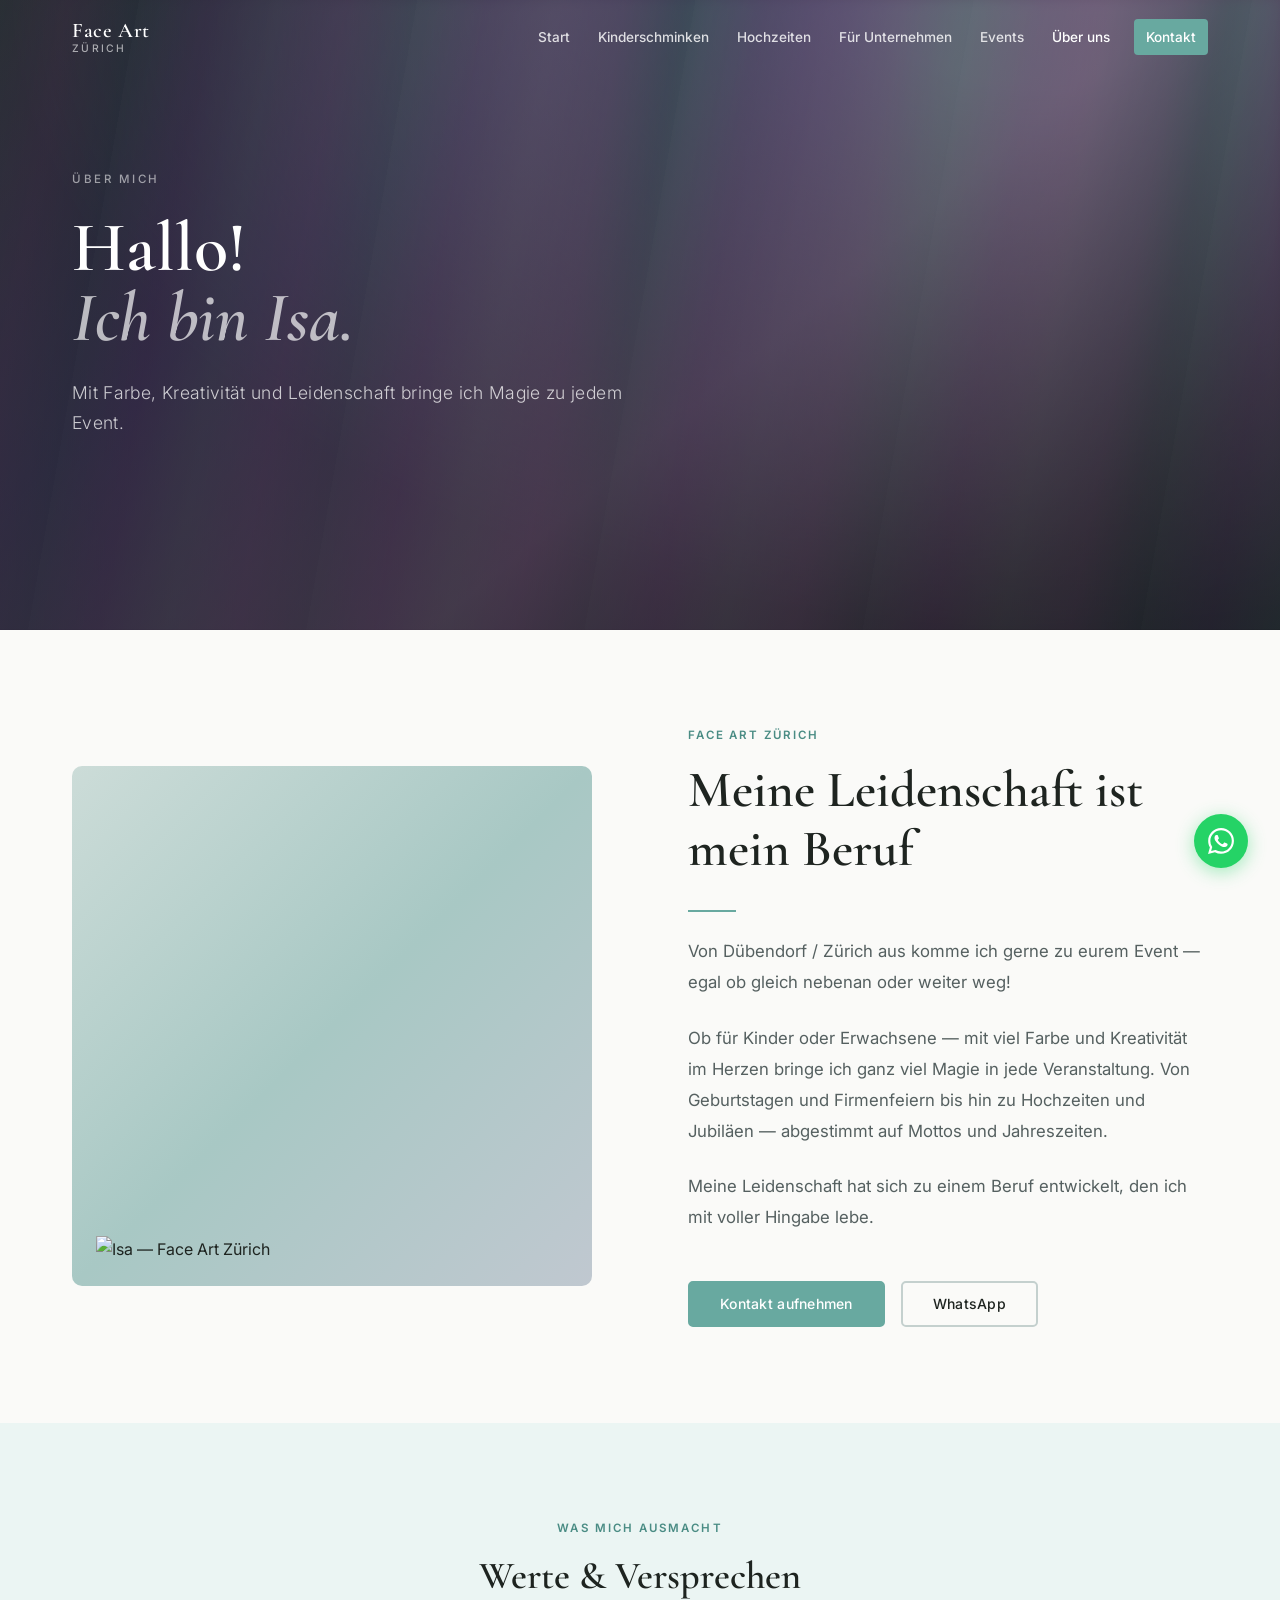
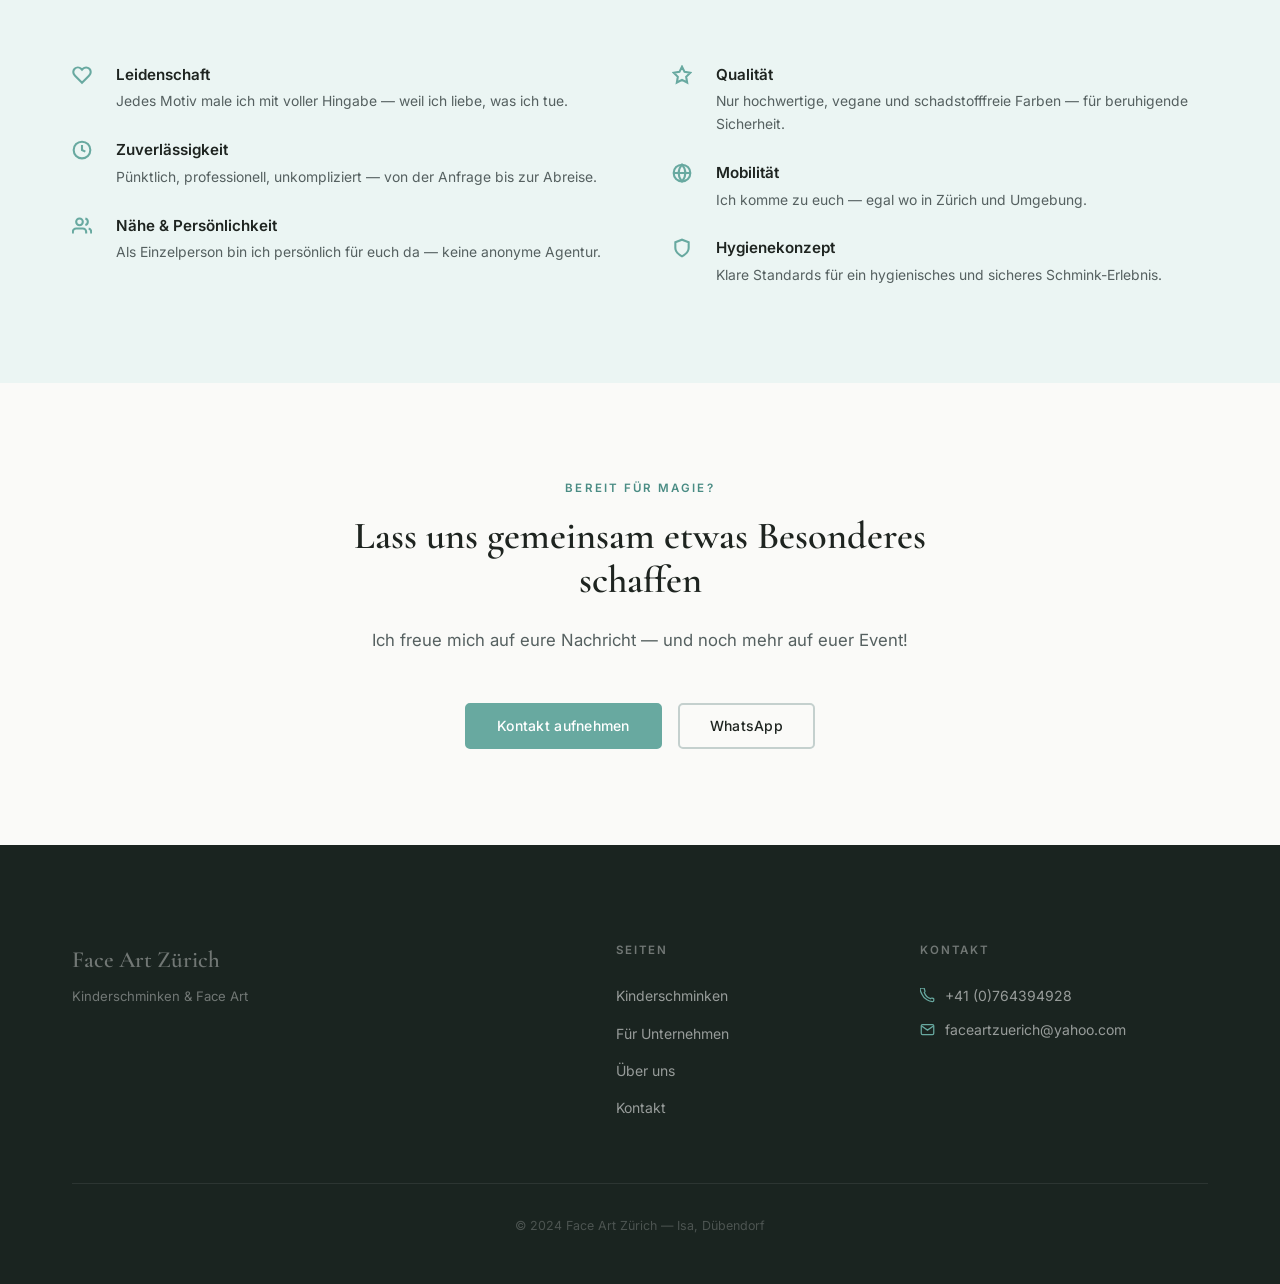
==== commit 45d4bd30: "Update about.html" ====
--- a/face-art-zuerich/about.html
+++ b/face-art-zuerich/about.html
@@ -55,7 +55,7 @@
         <div class="about-intro">
 
           <div class="about-intro__img">
-            <span class="about-intro__img-label">Foto von Isa folgt</span>
+            <img src="src/images/isa.png" alt="Isa — Face Art Zürich" class="about-intro__photo">
           </div>
 
           <div>
--- a/face-art-zuerich/src/css/main.css
+++ b/face-art-zuerich/src/css/main.css
@@ -224,15 +224,10 @@
   flex-direction: column;
 }
 
-/* Image version (scrolled/white nav) */
+/* Image version — hidden; text logo is shown on all states */
 .nav__logo-img {
-  display: none;
-  height: 46px;
-  width: auto;
-  object-fit: contain;
-}
-.nav--scrolled .nav__logo-text { display: none; }
-.nav--scrolled .nav__logo-img  { display: block; }
+  display: none !important;
+}
 
 .nav__logo-main {
   font-family: var(--font-display);
@@ -272,8 +267,22 @@
 .nav__link:hover,
 .nav__link--active { color: var(--white); }
 .nav--scrolled .nav__link { color: var(--text-mid); }
-.nav--scrolled .nav__link:hover,
-.nav--scrolled .nav__link--active { color: var(--mint-dark); }
+.nav--scrolled .nav__link:hover { color: var(--mint-dark); }
+.nav--scrolled .nav__link--active {
+  color: var(--mint-dark);
+  position: relative;
+}
+.nav--scrolled .nav__link--active::after {
+  content: '';
+  position: absolute;
+  bottom: 2px;
+  left: .75rem;
+  right: .75rem;
+  height: 2px;
+  border-radius: 2px;
+  background-color: var(--mint);
+  opacity: .55;
+}
 
 .nav__link--disabled {
   opacity: .38;
@@ -313,7 +322,386 @@
 .nav__logo-img--error { display: none !important; }
 .nav--scrolled .nav__logo-text--fallback { display: flex !important; }
 
-/* ===== 7. Hero (Startseite) ===== */
+/* ===== 7. Gallery Hero (Startseite) ===== */
+@keyframes card-spread {
+  from {
+    transform: translate(0, 0) rotate(0deg) scale(0.92);
+    opacity: 0;
+  }
+  to {
+    transform: translate(var(--tx), var(--ty)) rotate(var(--rot)) scale(1);
+    opacity: 1;
+  }
+}
+
+@keyframes hero-text-in {
+  from { opacity: 0; transform: translateY(22px); }
+  to   { opacity: 1; transform: translateY(0); }
+}
+
+.gallery-hero {
+  min-height: calc(100vh - var(--nav-h));
+  background: var(--bg);
+  display: flex;
+  align-items: center;
+  overflow: hidden;
+  position: relative;
+}
+
+/* subtle dot-grid background like original React component */
+.gallery-hero::before {
+  content: '';
+  position: absolute;
+  inset: 0;
+  background-image:
+    radial-gradient(circle, rgba(104,169,160,0.18) 1px, transparent 1px);
+  background-size: 36px 36px;
+  mask-image: radial-gradient(ellipse 80% 60% at 60% 40%, black 30%, transparent 100%);
+  -webkit-mask-image: radial-gradient(ellipse 80% 60% at 60% 40%, black 30%, transparent 100%);
+  pointer-events: none;
+}
+
+.gallery-hero__inner {
+  width: 100%;
+  max-width: 1280px;
+  margin: 0 auto;
+  padding: var(--sp-10) var(--sp-6) var(--sp-12);
+  display: flex;
+  flex-direction: column;
+  align-items: center;
+  gap: var(--sp-8);
+}
+
+/* ---- Text ---- */
+.gallery-hero__text {
+  text-align: center;
+  max-width: 640px;
+  opacity: 0;
+  animation: hero-text-in 0.7s cubic-bezier(0.16,1,0.3,1) 0.2s forwards;
+}
+
+.gallery-hero__title {
+  font-family: var(--font-display);
+  font-size: clamp(2.2rem, 5vw, 4rem);
+  font-weight: 600;
+  line-height: 1.2;
+  color: var(--text);
+  margin: var(--sp-2) 0 var(--sp-3);
+  letter-spacing: -.01em;
+}
+.gallery-hero__title em {
+  font-style: italic;
+  color: var(--mint-dark);
+  display: block;
+  font-size: clamp(1.5rem, 3.5vw, 2.8rem);
+  line-height: 1.3;
+  margin-top: var(--sp-1);
+}
+
+.gallery-hero__subtitle {
+  font-size: 1.05rem;
+  color: var(--text-mid);
+  line-height: 1.7;
+  margin-bottom: var(--sp-7);
+}
+
+.gallery-hero__cta {
+  display: flex;
+  gap: var(--sp-3);
+  justify-content: center;
+  flex-wrap: wrap;
+}
+
+/* ---- Photo fan ---- */
+.photo-fan {
+  width: 100%;
+  max-width: 860px;
+  position: relative;
+}
+
+.photo-fan__stage {
+  position: relative;
+  height: 280px;
+  display: flex;
+  align-items: center;
+  justify-content: center;
+}
+
+.photo-card {
+  position: absolute;
+  width: 200px;
+  height: 240px;
+  border-radius: 20px;
+  overflow: hidden;
+  box-shadow: 0 8px 32px rgba(30,36,32,0.13), 0 2px 8px rgba(30,36,32,0.07);
+  cursor: grab;
+  user-select: none;
+  -webkit-user-select: none;
+  touch-action: none;
+  /* start stacked, animate out */
+  transform: translate(0, 0) rotate(0deg) scale(0.92);
+  opacity: 0;
+  animation: card-spread 0.65s cubic-bezier(0.34,1.4,0.64,1) var(--delay) forwards;
+  transition: box-shadow 0.25s ease, transform 0.18s ease;
+  will-change: transform;
+}
+.photo-card:active { cursor: grabbing; }
+.photo-card:hover {
+  box-shadow: 0 18px 48px rgba(30,36,32,0.2), 0 4px 12px rgba(30,36,32,0.1);
+  z-index: 999 !important;
+}
+.photo-card img {
+  width: 100%;
+  height: 100%;
+  object-fit: cover;
+  object-position: top center;
+  pointer-events: none;
+  display: block;
+}
+
+/* drag active state */
+.photo-card--dragging {
+  cursor: grabbing !important;
+  box-shadow: 0 28px 60px rgba(30,36,32,0.28) !important;
+  z-index: 9999 !important;
+  transition: box-shadow 0.1s ease !important;
+}
+
+/* Mobile: stack slightly tighter, smaller cards */
+@media (max-width: 600px) {
+  .gallery-hero__inner { padding: var(--sp-8) var(--sp-4) var(--sp-10); gap: var(--sp-8); }
+  .photo-fan__stage { height: 220px; }
+  .photo-card { width: 140px; height: 175px; border-radius: 14px; }
+  .photo-card[data-index="0"] { --tx:-200px; --ty:16px; }
+  .photo-card[data-index="1"] { --tx:-100px; --ty:28px; }
+  .photo-card[data-index="3"] { --tx:100px; --ty:24px; }
+  .photo-card[data-index="4"] { --tx:200px; --ty:38px; }
+}
+
+/* Tablet: mid-size */
+@media (min-width: 601px) and (max-width: 900px) {
+  .photo-card { width: 170px; height: 210px; }
+  .photo-card[data-index="0"] { --tx:-240px; }
+  .photo-card[data-index="1"] { --tx:-120px; }
+  .photo-card[data-index="3"] { --tx:120px; }
+  .photo-card[data-index="4"] { --tx:240px; }
+}
+
+/* Desktop: side-by-side layout */
+@media (min-width: 980px) {
+  .gallery-hero__inner {
+    flex-direction: row;
+    align-items: center;
+    gap: 0;
+    padding: var(--sp-8) var(--sp-8);
+  }
+  .gallery-hero__text {
+    text-align: left;
+    flex: 0 0 44%;
+    max-width: 44%;
+    padding-right: var(--sp-8);
+  }
+  .gallery-hero__cta { justify-content: flex-start; }
+  .photo-fan {
+    flex: 0 0 56%;
+    max-width: 56%;
+  }
+}
+
+@media (prefers-reduced-motion: reduce) {
+  .gallery-hero__text { animation: none; opacity: 1; }
+  .photo-card { animation: none; opacity: 1; transform: translate(var(--tx), var(--ty)) rotate(var(--rot)); }
+}
+
+/* ===== 7b. Accordion Hero (Startseite) ===== */
+@keyframes dot-drift {
+  from { background-position: 0 0; }
+  to   { background-position: 72px 72px; }
+}
+
+.acc-hero {
+  min-height: 100vh;
+  display: flex;
+  align-items: center;
+  overflow: hidden;
+  position: relative;
+}
+
+/* hero__bg inside acc-hero fills the whole section */
+.acc-hero .hero__bg {
+  position: absolute;
+  inset: 0;
+}
+
+/* Animated dot-grid shimmer on top of aurora */
+.acc-hero::before {
+  content: '';
+  position: absolute;
+  inset: 0;
+  z-index: 1;
+  background-image: radial-gradient(circle, rgba(255,255,255,0.07) 1px, transparent 1px);
+  background-size: 36px 36px;
+  animation: dot-drift 25s linear infinite;
+  pointer-events: none;
+}
+
+.acc-hero__inner {
+  width: 100%;
+  max-width: 1280px;
+  margin: 0 auto;
+  padding: var(--sp-8);
+  display: flex;
+  flex-direction: row;
+  align-items: center;
+  gap: var(--sp-8);
+  position: relative;
+  z-index: 1;
+}
+
+.acc-hero__text {
+  flex: 0 0 42%;
+  max-width: 42%;
+  opacity: 0;
+  animation: hero-text-in 0.7s cubic-bezier(0.16,1,0.3,1) 0.2s forwards;
+}
+
+.acc-hero .section__label {
+  color: rgba(255,255,255,0.60);
+  letter-spacing: 0.12em;
+}
+
+.acc-hero__title {
+  font-family: var(--font-display);
+  font-size: clamp(2.2rem, 4vw, 3.75rem);
+  font-weight: 600;
+  line-height: 1.15;
+  color: #ffffff;
+  margin: var(--sp-2) 0 var(--sp-3);
+  letter-spacing: -0.01em;
+}
+.acc-hero__title em {
+  font-style: italic;
+  color: var(--mint-light);
+  display: block;
+  font-size: clamp(1.4rem, 3vw, 2.6rem);
+  line-height: 1.3;
+  margin-top: var(--sp-1);
+}
+
+.acc-hero__subtitle {
+  font-size: 1.05rem;
+  color: rgba(255,255,255,0.72);
+  line-height: 1.7;
+  margin-bottom: var(--sp-6);
+}
+
+.acc-hero__cta {
+  display: flex;
+  gap: var(--sp-2);
+  flex-wrap: wrap;
+}
+
+/* ---- Accordion panels ---- */
+.acc-hero__accordion {
+  flex: 1;
+  display: flex;
+  gap: 10px;
+  height: 480px;
+}
+
+.acc-panel {
+  position: relative;
+  flex: 0.5;
+  min-width: 58px;
+  border-radius: 20px;
+  overflow: hidden;
+  cursor: pointer;
+  transition: flex 0.65s cubic-bezier(0.4, 0, 0.2, 1);
+}
+.acc-panel--active { flex: 3.5; }
+
+.acc-panel img {
+  position: absolute;
+  inset: 0;
+  width: 100%;
+  height: 100%;
+  object-fit: cover;
+  object-position: top center;
+  pointer-events: none;
+  transition: transform 0.65s ease;
+  display: block;
+}
+.acc-panel--active img { transform: scale(1.04); }
+
+.acc-panel__overlay {
+  position: absolute;
+  inset: 0;
+  background: linear-gradient(to bottom, rgba(20,30,28,0.08) 40%, rgba(20,30,28,0.62) 100%);
+  transition: background 0.4s ease;
+}
+.acc-panel:not(.acc-panel--active) .acc-panel__overlay {
+  background: rgba(20,30,28,0.44);
+}
+
+.acc-panel__label {
+  position: absolute;
+  bottom: 20px;
+  left: 50%;
+  transform: translateX(-50%) rotate(90deg);
+  color: rgba(255,255,255,0.88);
+  font-family: var(--font-body);
+  font-size: 0.72rem;
+  font-weight: 600;
+  letter-spacing: 0.14em;
+  text-transform: uppercase;
+  white-space: nowrap;
+  pointer-events: none;
+  transition:
+    transform 0.5s cubic-bezier(0.4,0,0.2,1),
+    bottom 0.5s ease,
+    left 0.5s ease,
+    font-size 0.3s ease,
+    letter-spacing 0.3s ease;
+}
+.acc-panel--active .acc-panel__label {
+  bottom: 22px;
+  left: 22px;
+  transform: translateX(0) rotate(0deg);
+  font-size: 0.85rem;
+  letter-spacing: 0.1em;
+}
+
+@media (max-width: 980px) {
+  .acc-hero__inner {
+    flex-direction: column;
+    padding: var(--sp-8) var(--sp-4) var(--sp-10);
+    gap: var(--sp-6);
+  }
+  .acc-hero__text {
+    flex: none;
+    max-width: 100%;
+    text-align: center;
+  }
+  .acc-hero__cta { justify-content: center; }
+  .acc-hero__accordion {
+    width: 100%;
+    max-width: 600px;
+    height: 320px;
+    align-self: center;
+  }
+  .acc-panel { min-width: 42px; }
+}
+@media (max-width: 480px) {
+  .acc-hero__accordion { height: 220px; }
+  .acc-panel { border-radius: 14px; min-width: 34px; }
+}
+@media (prefers-reduced-motion: reduce) {
+  .acc-hero__text { animation: none; opacity: 1; }
+  .acc-hero::before, .acc-hero::after { animation: none; }
+  .acc-panel, .acc-panel img, .acc-panel__label { transition: none; }
+}
+
+/* ===== 7c. Hero (Sub-pages) ===== */
 /* Aurora keyframe */
 @keyframes aurora {
   from { background-position: 50% 50%, 50% 50%; }
@@ -480,18 +868,15 @@
 }
 .hero--sub .hero__cta { justify-content: flex-start; }
 
-/* Page-specific hero backgrounds */
-.page--kinderschminken .hero--sub .hero__bg {
-  background: linear-gradient(140deg, #251828 0%, #562860 35%, #904864 65%, #3A1A28 100%);
-}
-.page--unternehmen .hero--sub .hero__bg {
-  background: linear-gradient(140deg, #0C2030 0%, #1A4458 35%, #1E6868 65%, #1A3038 100%);
-}
-.page--about .hero--sub .hero__bg {
-  background: linear-gradient(140deg, #201818 0%, #503030 35%, #886050 65%, #3A2828 100%);
-}
-.page--kontakt .hero--sub .hero__bg {
-  background: linear-gradient(140deg, #131E20 0%, #1E3A40 35%, #2A5A58 65%, #1A2C2C 100%);
+/* Page-specific hero backgrounds — unified gradient across all pages */
+.page--home .acc-hero .hero__bg,
+.page--kinderschminken .hero--sub .hero__bg,
+.page--unternehmen .hero--sub .hero__bg,
+.page--about .hero--sub .hero__bg,
+.page--kontakt .hero--sub .hero__bg,
+.page--hochzeiten .hero--sub .hero__bg,
+.page--events .hero--sub .hero__bg {
+  background: linear-gradient(140deg, #1C1420 0%, #3C2050 30%, #6E3C6A 58%, #3A1830 85%, #1C1020 100%);
 }
 
 /* Scroll indicator */
@@ -525,7 +910,7 @@
 /* ===== 8. Services Grid ===== */
 .services__grid {
   display: grid;
-  grid-template-columns: 1fr 1fr;
+  grid-template-columns: repeat(2, 1fr);
   gap: var(--sp-4);
 }
 
@@ -554,6 +939,33 @@
 .service-card__img--corporate {
   background: linear-gradient(135deg, #B0CCC8 0%, #8ABAB4 40%, #A0BCB8 100%);
 }
+.service-card__img--hochzeit {
+  background: linear-gradient(135deg, #C8B8D0 0%, #A8A0C4 40%, #B8B4D0 100%);
+}
+.service-card__img--about {
+  background: linear-gradient(160deg, #2A1E34 0%, #523068 45%, #8A5888 100%);
+  display: flex;
+  align-items: flex-end;
+  justify-content: center;
+  overflow: hidden;
+}
+/* Gallery image inside a service card */
+.service-card__img img:not(.service-card__isa) {
+  position: absolute;
+  inset: 0;
+  width: 100%;
+  height: 100%;
+  object-fit: cover;
+  object-position: top center;
+}
+/* Isa cut-out photo — stands in the card */
+.service-card__isa {
+  height: 110%;
+  width: auto;
+  object-fit: contain;
+  display: block;
+  transform: translateY(4%);
+}
 .service-card__img-label {
   position: absolute;
   bottom: var(--sp-2);
@@ -589,6 +1001,107 @@
 }
 .service-card:hover .service-card__link { letter-spacing: .04em; }
 
+/* ===== 8b. Event Cards ===== */
+.events-grid {
+  display: grid;
+  grid-template-columns: repeat(3, 1fr);
+  gap: var(--sp-6);
+  margin-top: var(--sp-8);
+}
+
+.event-card {
+  background: var(--white);
+  border-radius: var(--radius);
+  overflow: hidden;
+  border: 1px solid var(--border);
+  box-shadow: var(--shadow-sm);
+  transition: transform var(--t), box-shadow var(--t);
+  display: flex;
+  flex-direction: column;
+}
+.event-card:hover {
+  transform: translateY(-4px);
+  box-shadow: var(--shadow-md);
+}
+
+.event-card__img {
+  position: relative;
+  overflow: hidden;
+  aspect-ratio: 4 / 3;
+  background: var(--mint-light);
+}
+.event-card__img img {
+  position: absolute;
+  inset: 0;
+  width: 100%;
+  height: 100%;
+  object-fit: cover;
+  transition: transform 0.5s ease;
+}
+.event-card:hover .event-card__img img { transform: scale(1.04); }
+
+.event-card__badge {
+  position: absolute;
+  top: var(--sp-2);
+  left: var(--sp-2);
+  background: rgba(28,20,32,0.72);
+  backdrop-filter: blur(6px);
+  -webkit-backdrop-filter: blur(6px);
+  color: #fff;
+  font-size: .68rem;
+  font-weight: 600;
+  letter-spacing: .1em;
+  text-transform: uppercase;
+  padding: .3rem .7rem;
+  border-radius: 20px;
+}
+
+.event-card__body {
+  padding: var(--sp-4);
+  flex: 1;
+  display: flex;
+  flex-direction: column;
+}
+.event-card__meta {
+  font-size: .75rem;
+  font-weight: 500;
+  color: var(--mint-dark);
+  letter-spacing: .06em;
+  text-transform: uppercase;
+  margin-bottom: var(--sp-1);
+}
+.event-card__title {
+  font-family: var(--font-display);
+  font-size: 1.35rem;
+  font-weight: 600;
+  color: var(--text);
+  line-height: 1.2;
+  margin-bottom: var(--sp-2);
+}
+.event-card__text {
+  font-size: .9rem;
+  color: var(--text-mid);
+  line-height: 1.7;
+  flex: 1;
+  margin-bottom: var(--sp-3);
+}
+.event-card__link {
+  font-size: .85rem;
+  font-weight: 500;
+  color: var(--mint-dark);
+  letter-spacing: .02em;
+  transition: letter-spacing var(--t);
+  align-self: flex-start;
+}
+.event-card:hover .event-card__link { letter-spacing: .05em; }
+
+@media (max-width: 980px) {
+  .events-grid { grid-template-columns: repeat(2, 1fr); }
+}
+@media (max-width: 600px) {
+  .events-grid { grid-template-columns: 1fr; }
+}
+
 /* ===== 9. Testimonial ===== */
 .testimonial { text-align: center; }
 
@@ -615,7 +1128,120 @@
   font-style: normal;
 }
 
-/* ===== 10. Price Teaser ===== */
+/* ===== 10. Testimonials Columns ===== */
+@keyframes scroll-up {
+  from { transform: translateY(0); }
+  to   { transform: translateY(-50%); }
+}
+
+.testimonials-section { background: var(--bg); }
+.testimonials-section__header { margin-bottom: var(--sp-10); }
+.testimonials-section .section__subtitle {
+  font-size: 1rem;
+  color: var(--text-mid);
+  margin-top: var(--sp-2);
+}
+
+.testimonials-columns {
+  display: flex;
+  gap: var(--sp-5);
+  justify-content: center;
+  max-height: 680px;
+  overflow: hidden;
+  mask-image: linear-gradient(to bottom, transparent, black 15%, black 85%, transparent);
+  -webkit-mask-image: linear-gradient(to bottom, transparent, black 15%, black 85%, transparent);
+}
+
+.testimonials-col {
+  flex: 0 0 300px;
+  overflow: hidden;
+}
+.testimonials-col--2 { display: none; }
+.testimonials-col--3 { display: none; }
+
+@media (min-width: 700px) {
+  .testimonials-col--2 { display: block; }
+}
+@media (min-width: 1024px) {
+  .testimonials-col--3 { display: block; }
+}
+
+.testimonials-col__track {
+  display: flex;
+  flex-direction: column;
+  gap: var(--sp-4);
+  animation: scroll-up linear infinite;
+  will-change: transform;
+}
+.testimonials-columns:hover .testimonials-col__track {
+  animation-play-state: paused;
+}
+
+.t-card {
+  background: var(--bg);
+  border: 1px solid var(--cream-border, #E8E2D9);
+  border-radius: 20px;
+  padding: var(--sp-6);
+  box-shadow: 0 4px 24px rgba(104, 169, 160, 0.08);
+  transition: box-shadow var(--t), transform var(--t);
+}
+.t-card:hover {
+  box-shadow: 0 8px 32px rgba(104, 169, 160, 0.15);
+  transform: translateY(-2px);
+}
+.t-card__text {
+  font-size: .95rem;
+  line-height: 1.75;
+  color: var(--text);
+  margin: 0 0 var(--sp-4);
+  font-style: italic;
+}
+.t-card__author {
+  display: flex;
+  align-items: center;
+  gap: var(--sp-3);
+}
+.t-card__avatar {
+  width: 44px;
+  height: 44px;
+  border-radius: 12px;
+  object-fit: cover;
+  object-position: top center;
+  flex-shrink: 0;
+  border: 2px solid var(--mint-light);
+}
+/* Initials avatar variant */
+span.t-card__avatar {
+  display: flex;
+  align-items: center;
+  justify-content: center;
+  background-color: var(--avatar-c, var(--mint));
+  color: #fff;
+  font-family: var(--font-body);
+  font-size: .82rem;
+  font-weight: 600;
+  letter-spacing: .02em;
+  user-select: none;
+}
+.t-card__name {
+  display: block;
+  font-size: .9rem;
+  font-weight: 600;
+  color: var(--text);
+  line-height: 1.3;
+}
+.t-card__role {
+  display: block;
+  font-size: .78rem;
+  color: var(--text-light);
+  line-height: 1.4;
+}
+
+@media (prefers-reduced-motion: reduce) {
+  .testimonials-col__track { animation: none; }
+}
+
+/* ===== 12. Price Teaser ===== */
 .price-teaser .section__title {
   font-size: clamp(2.8rem, 5.5vw, 4.5rem);
   color: var(--mint-dark);
@@ -715,6 +1341,86 @@
   font-weight: 500;
 }
 .contact-form__confirm--visible { display: block; }
+
+/* ===== 12b. Gallery Accordion (feature sections) ===== */
+.gallery-acc {
+  display: flex;
+  gap: 8px;
+  height: 380px;
+  border-radius: var(--radius);
+  overflow: visible;
+}
+
+.gallery-acc__panel {
+  position: relative;
+  flex: 0.5;
+  min-width: 48px;
+  border-radius: 14px;
+  overflow: hidden;
+  cursor: pointer;
+  transition: flex 0.6s cubic-bezier(0.4, 0, 0.2, 1);
+}
+.gallery-acc__panel--active { flex: 3; }
+
+.gallery-acc__panel img {
+  position: absolute;
+  inset: 0;
+  width: 100%;
+  height: 100%;
+  object-fit: cover;
+  object-position: top center;
+  pointer-events: none;
+  transition: transform 0.6s ease;
+}
+.gallery-acc__panel--active img { transform: scale(1.04); }
+
+.gallery-acc__overlay {
+  position: absolute;
+  inset: 0;
+  background: linear-gradient(to bottom, transparent 40%, rgba(20,30,28,0.58) 100%);
+  transition: background 0.4s ease;
+}
+.gallery-acc__panel:not(.gallery-acc__panel--active) .gallery-acc__overlay {
+  background: rgba(20,30,28,0.40);
+}
+
+.gallery-acc__label {
+  position: absolute;
+  bottom: 14px;
+  left: 50%;
+  transform: translateX(-50%) rotate(90deg);
+  color: rgba(255,255,255,0.88);
+  font-family: var(--font-body);
+  font-size: 0.65rem;
+  font-weight: 600;
+  letter-spacing: 0.14em;
+  text-transform: uppercase;
+  white-space: nowrap;
+  pointer-events: none;
+  transition:
+    transform 0.5s cubic-bezier(0.4,0,0.2,1),
+    bottom 0.5s ease,
+    left 0.5s ease,
+    font-size 0.3s ease;
+}
+.gallery-acc__panel--active .gallery-acc__label {
+  bottom: 14px;
+  left: 14px;
+  transform: translateX(0) rotate(0deg);
+  font-size: 0.75rem;
+}
+
+@media (max-width: 1024px) {
+  .gallery-acc { height: 260px; }
+  .gallery-acc__panel { min-width: 38px; }
+}
+@media (max-width: 600px) {
+  .gallery-acc { height: 200px; }
+  .gallery-acc__panel { min-width: 30px; border-radius: 10px; }
+}
+@media (prefers-reduced-motion: reduce) {
+  .gallery-acc__panel, .gallery-acc__panel img, .gallery-acc__label { transition: none; }
+}
 
 /* ===== 13. Feature Blocks ===== */
 .feature {
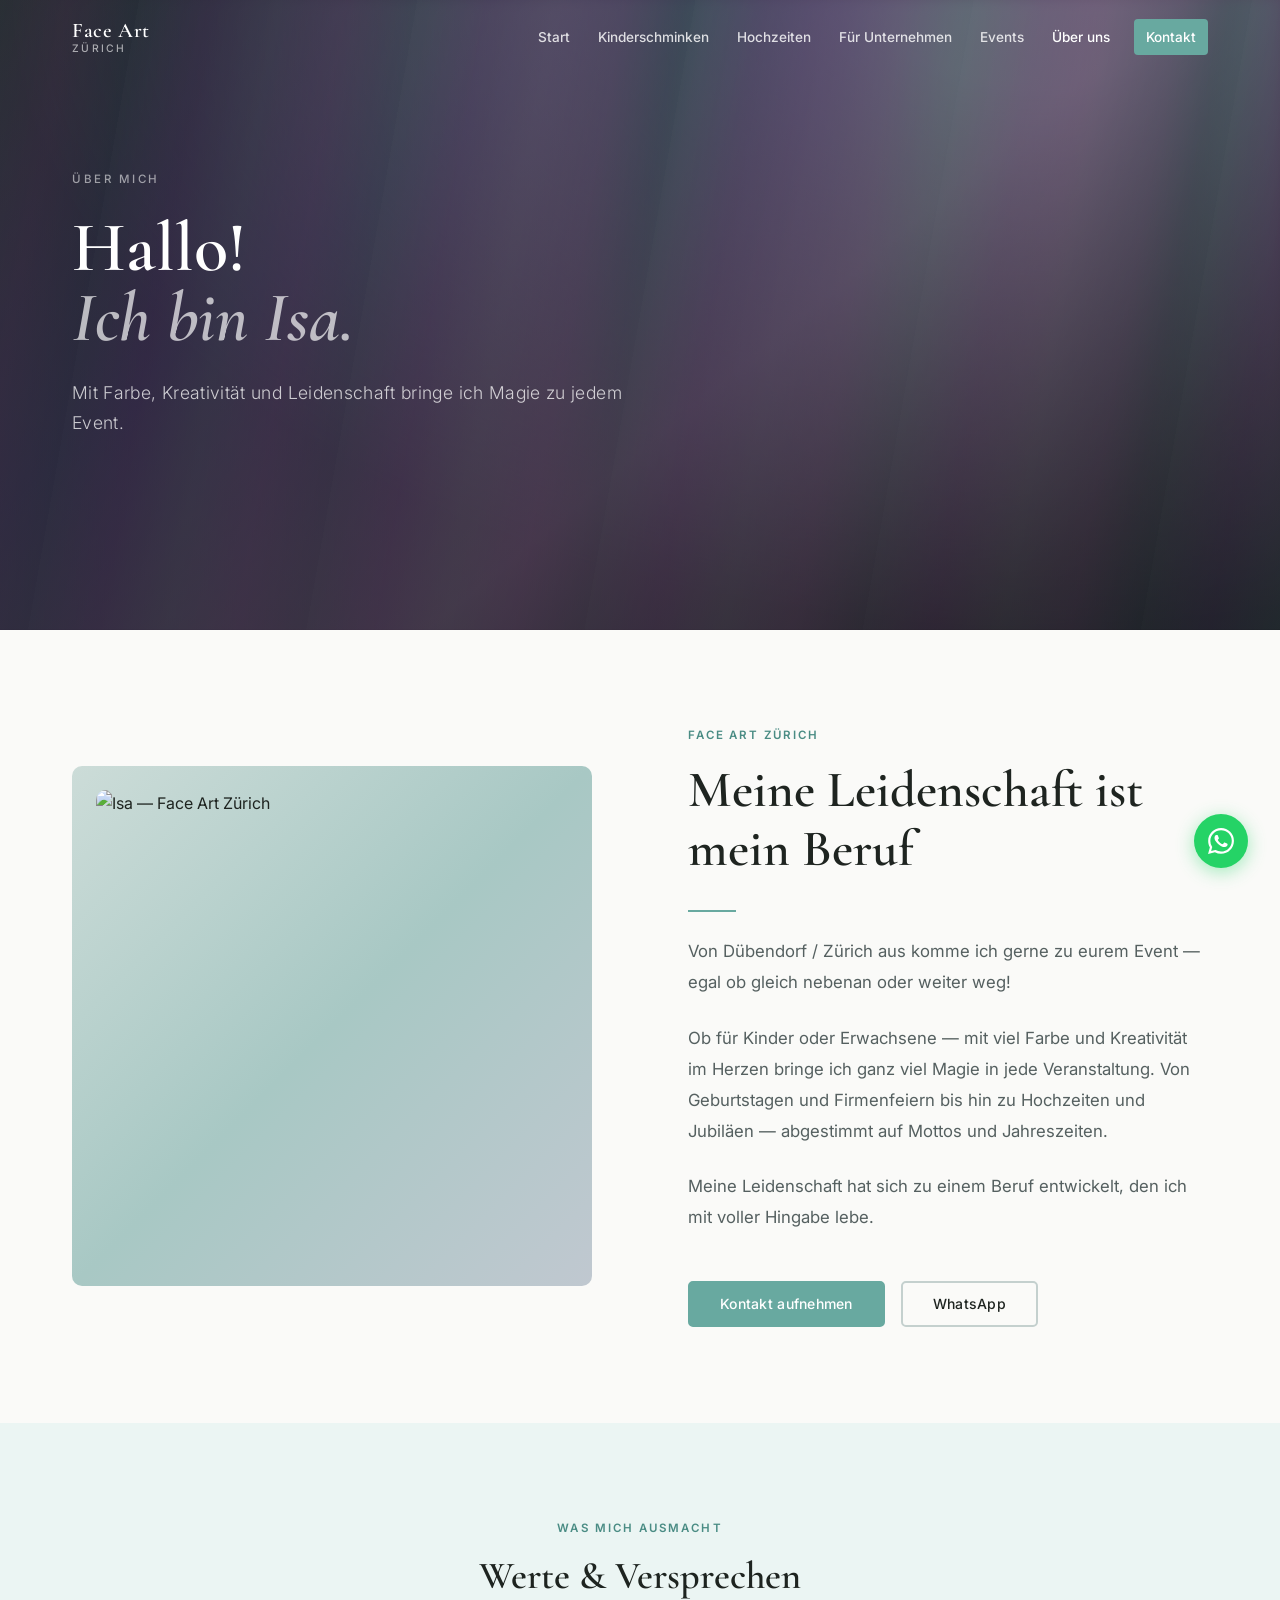
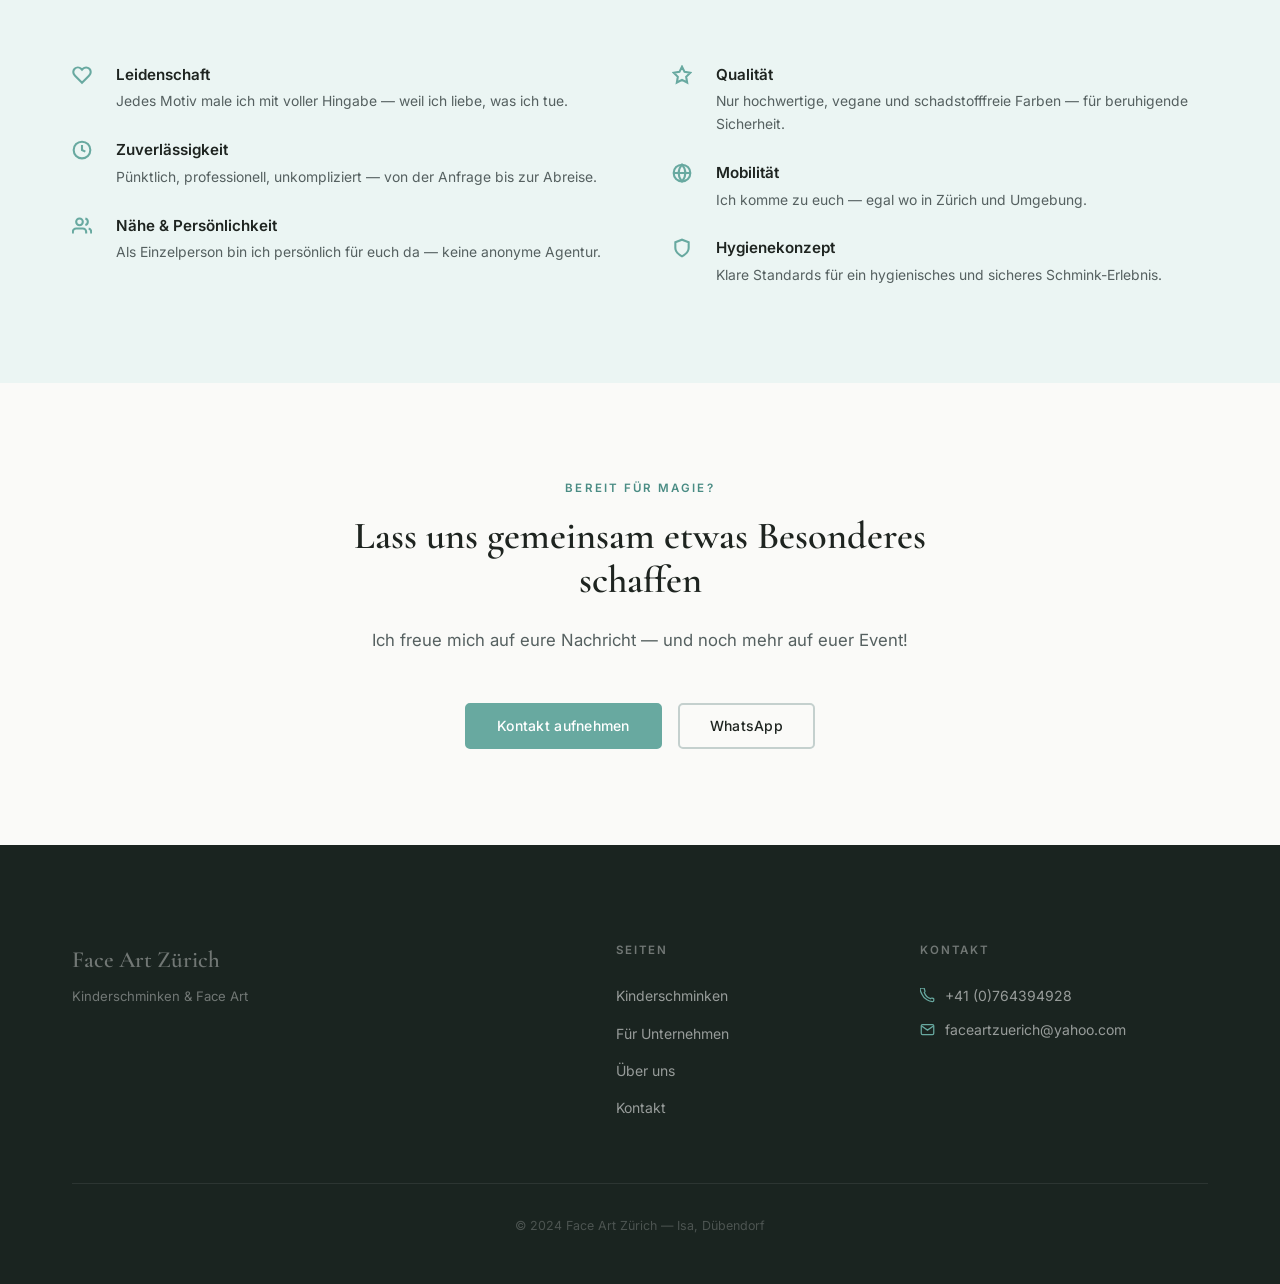
==== commit 30b5079b: "Fix logo path in about.html" ====
--- a/face-art-zuerich/about.html
+++ b/face-art-zuerich/about.html
@@ -19,7 +19,7 @@
           <span class="nav__logo-main">Face Art</span>
           <span class="nav__logo-sub">Zürich</span>
         </span>
-        <img class="nav__logo-img" src="src/images/logo.png" alt="Face Art Zürich Logo">
+        <img class="nav__logo-img" src="src/images/isa.png" alt="Face Art Zürich Logo">
       </a>
       <nav class="nav__menu" id="navMenu" aria-label="Hauptnavigation">
         <a href="index.html" class="nav__link">Start</a>
--- a/face-art-zuerich/src/css/main.css
+++ b/face-art-zuerich/src/css/main.css
@@ -956,8 +956,12 @@
   width: 100%;
   height: 100%;
   object-fit: cover;
-  object-position: top center;
-}
+  object-position: center center;
+}
+.service-card__img--kinder img    { object-position: center 20%; }
+.service-card__img--hochzeit img  { object-position: center 30%; }
+.service-card__img--corporate img { object-position: center 25%; }
+
 /* Isa cut-out photo — stands in the card */
 .service-card__isa {
   height: 110%;
@@ -1100,6 +1104,352 @@
 }
 @media (max-width: 600px) {
   .events-grid { grid-template-columns: 1fr; }
+}
+
+/* ===== 8c. Event Feature Layout (description + photos) ===== */
+.event-entry {
+  display: grid;
+  grid-template-columns: 1fr 1fr;
+  gap: var(--sp-10, 5rem);
+  align-items: start;
+  padding: var(--sp-10, 5rem) 0;
+  border-bottom: 1px solid var(--border);
+}
+.event-entry:first-child { padding-top: var(--sp-4); }
+.event-entry:last-child { border-bottom: none; padding-bottom: 0; }
+
+.event-entry--reverse .event-entry__content { order: 2; }
+.event-entry--reverse .event-entry__gallery { order: 1; }
+
+.event-entry__meta {
+  font-size: .72rem;
+  font-weight: 600;
+  letter-spacing: .14em;
+  text-transform: uppercase;
+  color: var(--mint-dark);
+  margin-bottom: var(--sp-1);
+}
+.event-entry__title {
+  font-family: var(--font-display);
+  font-size: clamp(1.5rem, 2.5vw, 2rem);
+  font-weight: 700;
+  line-height: 1.15;
+  color: var(--text);
+  margin-bottom: var(--sp-4);
+}
+.event-entry__divider {
+  width: 40px;
+  height: 3px;
+  background: var(--mint-dark);
+  border-radius: 2px;
+  margin-bottom: var(--sp-4);
+}
+.event-entry__text {
+  font-size: .95rem;
+  color: var(--text-mid);
+  line-height: 1.8;
+  margin-bottom: var(--sp-4);
+}
+.event-entry__link {
+  display: inline-flex;
+  align-items: center;
+  gap: .4rem;
+  font-size: .85rem;
+  font-weight: 500;
+  color: var(--mint-dark);
+  letter-spacing: .02em;
+  transition: gap var(--t);
+}
+.event-entry__link:hover { gap: .7rem; }
+
+/* Image grid variants */
+.event-entry__gallery {
+  display: grid;
+  gap: var(--sp-2);
+  border-radius: var(--radius);
+  overflow: hidden;
+}
+.event-entry__gallery img {
+  width: 100%;
+  height: 100%;
+  object-fit: cover;
+  display: block;
+  border-radius: var(--radius);
+}
+
+/* 1 image — full height */
+.event-entry__gallery--1 img {
+  aspect-ratio: 4 / 3;
+}
+
+/* 2 images — side by side */
+.event-entry__gallery--2 {
+  grid-template-columns: 1fr 1fr;
+}
+.event-entry__gallery--2 img { aspect-ratio: 3 / 4; }
+
+/* 3 images — 1 tall left + 2 stacked right */
+.event-entry__gallery--3 {
+  grid-template-columns: 1fr 1fr;
+  grid-template-rows: auto auto;
+}
+.event-entry__gallery--3 img:first-child {
+  grid-row: 1 / 3;
+  aspect-ratio: 3 / 4;
+}
+.event-entry__gallery--3 img:not(:first-child) {
+  aspect-ratio: 4 / 3;
+}
+
+/* 4 images — 2×2 grid */
+.event-entry__gallery--4 {
+  grid-template-columns: 1fr 1fr;
+}
+.event-entry__gallery--4 img { aspect-ratio: 4 / 3; }
+
+/* 5 images — banner top + 2×2 below */
+.event-entry__gallery--5 {
+  grid-template-columns: 1fr 1fr;
+}
+.event-entry__gallery--5 img { aspect-ratio: 4 / 3; }
+.event-entry__gallery--5 img:first-child {
+  grid-column: 1 / -1;
+  aspect-ratio: 16 / 9;
+}
+
+/* 6 images — 3×2 grid */
+.event-entry__gallery--6 {
+  grid-template-columns: 1fr 1fr 1fr;
+}
+.event-entry__gallery--6 img { aspect-ratio: 3 / 4; }
+
+/* MSF Donation callout block */
+.event-entry__donation {
+  margin: var(--sp-5) 0;
+  padding: var(--sp-4) var(--sp-5);
+  border-left: 4px solid #e31e24;
+  background: #fef6f6;
+  border-radius: 0 8px 8px 0;
+}
+.event-entry__donation-amount {
+  font-family: var(--font-display);
+  font-size: clamp(1.8rem, 3vw, 2.4rem);
+  font-weight: 800;
+  color: #e31e24;
+  line-height: 1;
+  margin-bottom: .3rem;
+}
+.event-entry__donation-label {
+  font-size: .7rem;
+  font-weight: 700;
+  text-transform: uppercase;
+  letter-spacing: .1em;
+  color: #e31e24;
+  opacity: .75;
+  margin-bottom: var(--sp-2);
+}
+.event-entry__donation-text {
+  font-size: .88rem;
+  color: var(--text-mid);
+  line-height: 1.65;
+}
+
+/* MSF Teaser (index.html) */
+.msf-teaser__grid {
+  display: grid;
+  grid-template-columns: 1fr 1fr;
+  gap: var(--sp-12);
+  align-items: center;
+}
+.msf-teaser__amount {
+  font-family: var(--font-display);
+  font-size: clamp(3.5rem, 8vw, 6rem);
+  font-weight: 800;
+  color: #e31e24;
+  line-height: .9;
+  margin-bottom: var(--sp-2);
+}
+.msf-teaser__title {
+  font-family: var(--font-display);
+  font-size: clamp(1.2rem, 2.5vw, 1.7rem);
+  font-weight: 600;
+  color: var(--text-dark);
+  margin-bottom: var(--sp-5);
+}
+.msf-teaser__text {
+  color: var(--text-mid);
+  line-height: 1.8;
+  font-size: .95rem;
+  margin-bottom: var(--sp-6);
+}
+.msf-teaser__visual {
+  border-radius: var(--radius, 12px);
+  overflow: hidden;
+  box-shadow: 0 12px 40px rgba(0,0,0,.12);
+}
+.msf-teaser__visual img {
+  width: 100%;
+  aspect-ratio: 3 / 4;
+  object-fit: cover;
+  display: block;
+}
+@media (max-width: 820px) {
+  .msf-teaser__grid {
+    grid-template-columns: 1fr;
+    gap: var(--sp-6);
+  }
+  .msf-teaser__visual { order: -1; }
+  .msf-teaser__visual img { aspect-ratio: 4/3; }
+}
+
+@media (max-width: 820px) {
+  .event-entry {
+    grid-template-columns: 1fr;
+    gap: var(--sp-6);
+    padding: var(--sp-8) 0;
+  }
+  .event-entry--reverse .event-entry__content { order: 1; }
+  .event-entry--reverse .event-entry__gallery { order: 2; }
+  .event-entry__gallery--6 {
+    grid-template-columns: 1fr 1fr;
+  }
+}
+
+/* ===== 8d. Editorial Events Layout ===== */
+.events-editorial {
+  margin-top: var(--sp-8);
+  display: flex;
+  flex-direction: column;
+  gap: var(--sp-5);
+}
+
+/* Full-width hero event card */
+.event-feat {
+  position: relative;
+  border-radius: var(--radius-lg, 16px);
+  overflow: hidden;
+  display: block;
+  text-decoration: none;
+  color: inherit;
+}
+.event-feat__img {
+  aspect-ratio: 21 / 8;
+  width: 100%;
+  overflow: hidden;
+  background: var(--mint-light);
+}
+.event-feat__img img {
+  width: 100%;
+  height: 100%;
+  object-fit: cover;
+  transition: transform 0.6s ease;
+  display: block;
+}
+.event-feat:hover .event-feat__img img { transform: scale(1.03); }
+
+.event-feat__overlay {
+  position: absolute;
+  inset: 0;
+  background: linear-gradient(
+    to top,
+    rgba(20,14,26,0.88) 0%,
+    rgba(20,14,26,0.35) 45%,
+    transparent 100%
+  );
+  pointer-events: none;
+}
+.event-feat__body {
+  position: absolute;
+  bottom: 0;
+  left: 0;
+  right: 0;
+  padding: var(--sp-6) var(--sp-7);
+  color: #fff;
+}
+.event-feat__meta {
+  font-size: .72rem;
+  font-weight: 600;
+  letter-spacing: .14em;
+  text-transform: uppercase;
+  color: rgba(255,255,255,.65);
+  margin-bottom: var(--sp-1);
+}
+.event-feat__title {
+  font-family: var(--font-display);
+  font-size: clamp(1.7rem, 3vw, 2.6rem);
+  font-weight: 700;
+  line-height: 1.1;
+  margin-bottom: var(--sp-2);
+}
+.event-feat__text {
+  font-size: .92rem;
+  line-height: 1.75;
+  color: rgba(255,255,255,.78);
+  max-width: 640px;
+}
+
+/* 2-column grid for secondary events */
+.events-secondary {
+  display: grid;
+  grid-template-columns: repeat(2, 1fr);
+  gap: var(--sp-5);
+}
+
+/* Editorial overlay card (secondary) */
+.event-card--ed {
+  position: relative;
+  border-radius: var(--radius);
+  overflow: hidden;
+  background: var(--mint-light);
+}
+.event-card--ed .event-card__img {
+  aspect-ratio: 3 / 2;
+  border-radius: 0;
+  background: none;
+}
+.event-card--ed:hover .event-card__img img { transform: scale(1.05); }
+
+.event-card--ed .event-card__overlay {
+  position: absolute;
+  inset: 0;
+  background: linear-gradient(
+    to top,
+    rgba(20,14,26,0.88) 0%,
+    rgba(20,14,26,0.25) 50%,
+    transparent 100%
+  );
+  pointer-events: none;
+}
+.event-card--ed .event-card__body {
+  position: absolute;
+  bottom: 0;
+  left: 0;
+  right: 0;
+  padding: var(--sp-4) var(--sp-5);
+  background: none;
+}
+.event-card--ed .event-card__meta {
+  color: rgba(255,255,255,.6);
+}
+.event-card--ed .event-card__title {
+  color: #fff;
+  font-size: 1.25rem;
+}
+.event-card--ed .event-card__text {
+  color: rgba(255,255,255,.78);
+  font-size: .85rem;
+  margin-bottom: 0;
+}
+.event-card--ed .event-card__link {
+  color: rgba(255,255,255,.8);
+  margin-top: var(--sp-2);
+  display: inline-block;
+}
+
+@media (max-width: 700px) {
+  .event-feat__img { aspect-ratio: 4 / 3; }
+  .event-feat__body { padding: var(--sp-4); }
+  .events-secondary { grid-template-columns: 1fr; }
 }
 
 /* ===== 9. Testimonial ===== */
@@ -1629,6 +1979,14 @@
   grid-template-columns: 1fr 1fr;
   gap: var(--sp-12);
   align-items: center;
+}
+.about-intro__photo {
+  width: 100%;
+  height: 100%;
+  object-fit: cover;
+  object-position: top center;
+  display: block;
+  border-radius: var(--radius);
 }
 .about-intro__img {
   height: 520px;
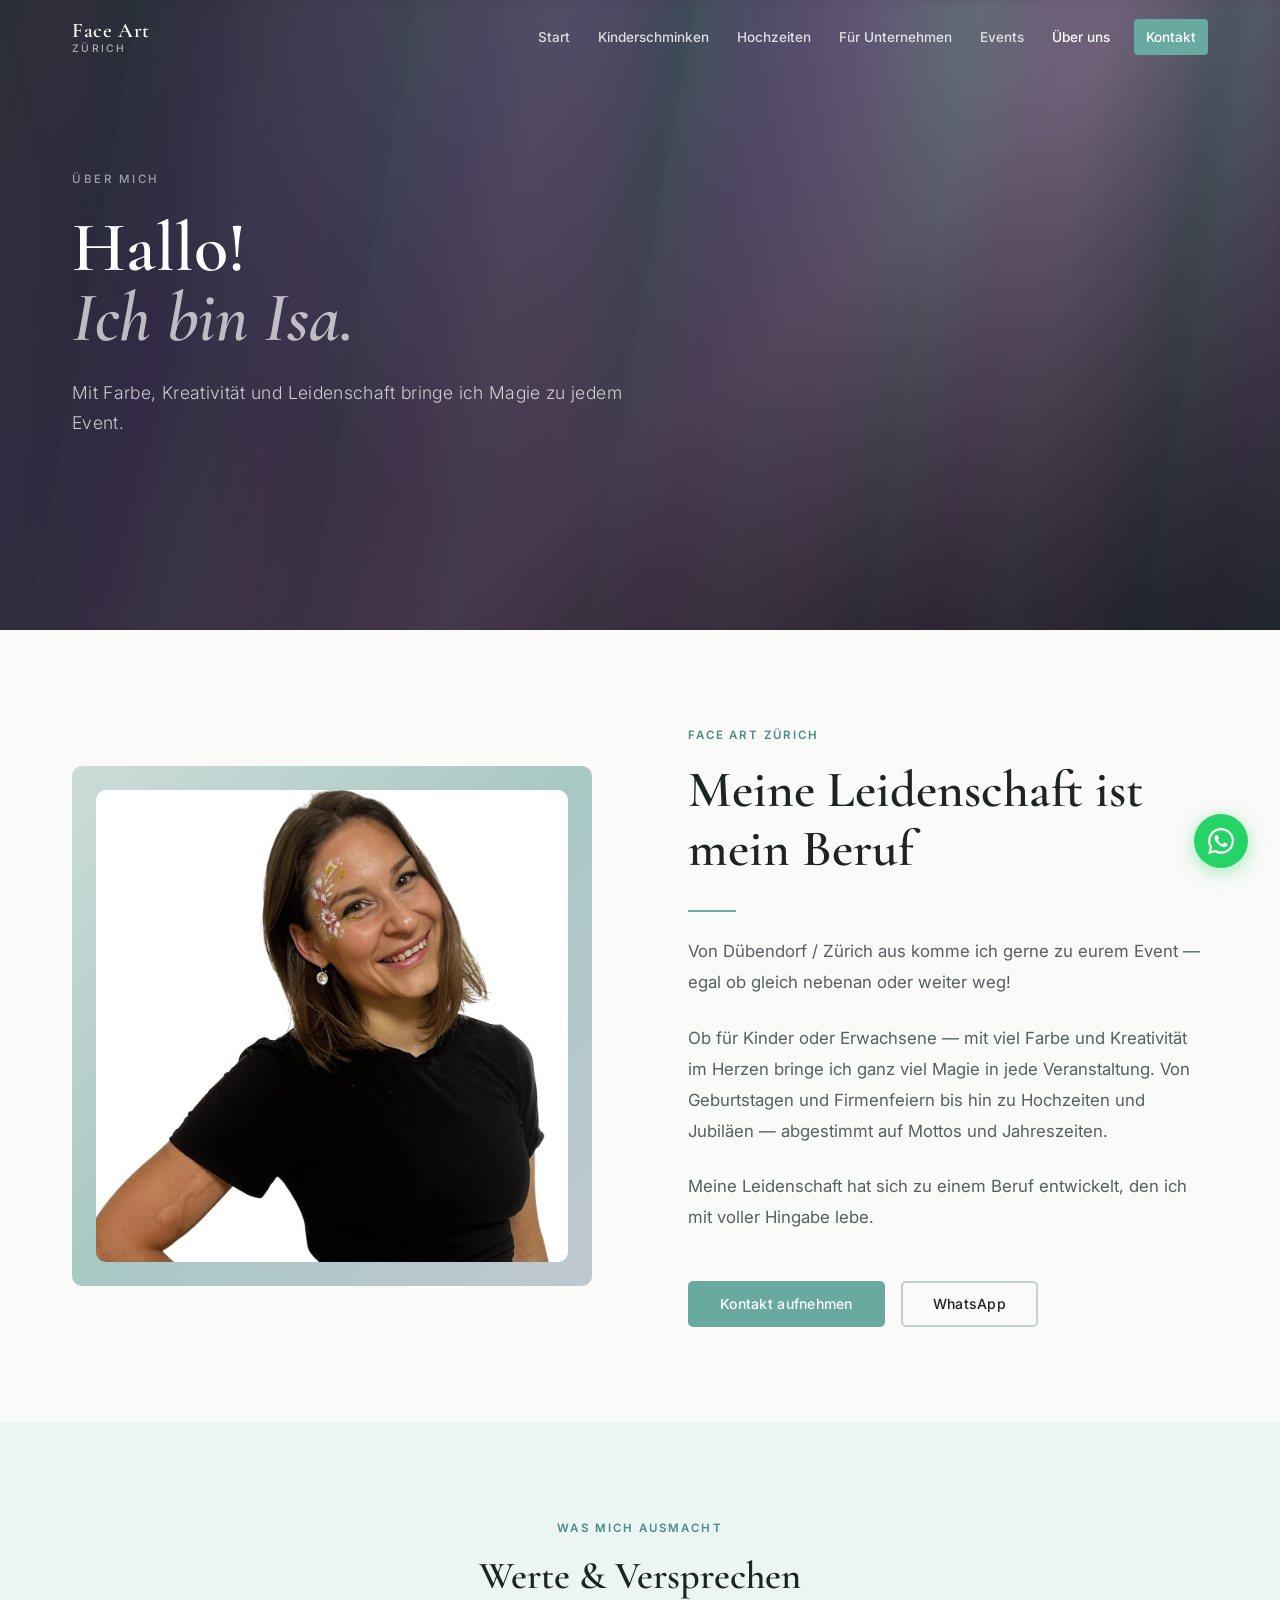
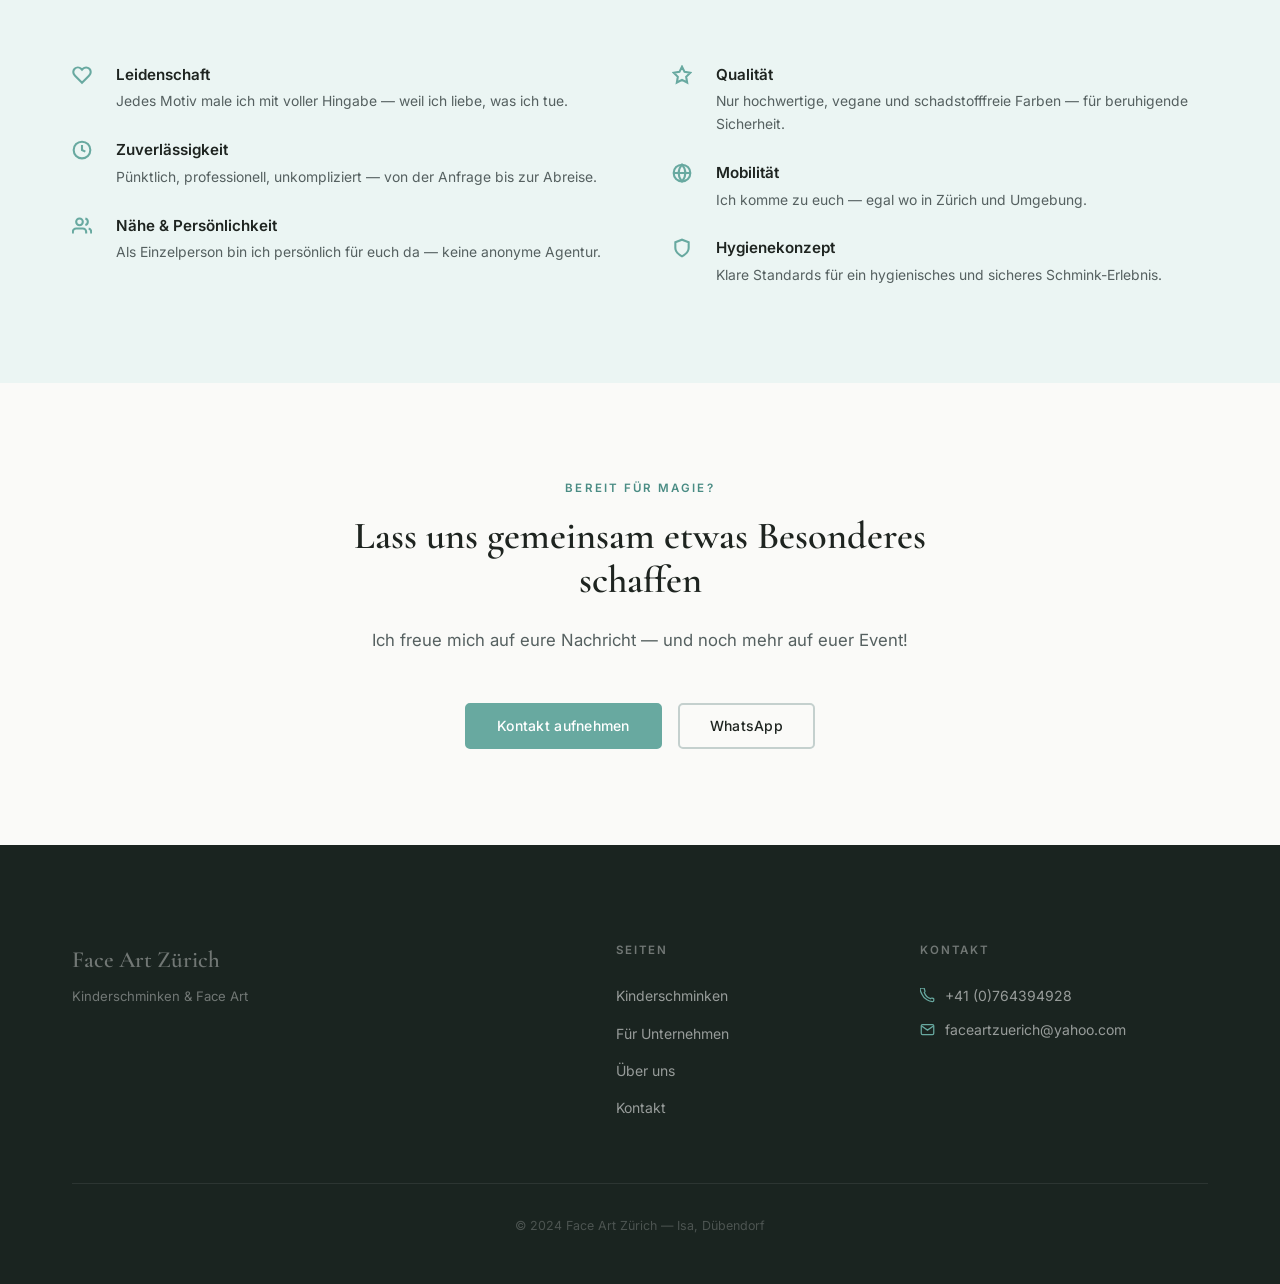
==== commit 8b7c78ff: "Fix image paths - PNG to JPG" ====
--- a/face-art-zuerich/about.html
+++ b/face-art-zuerich/about.html
@@ -19,7 +19,7 @@
           <span class="nav__logo-main">Face Art</span>
           <span class="nav__logo-sub">Zürich</span>
         </span>
-        <img class="nav__logo-img" src="src/images/isa.png" alt="Face Art Zürich Logo">
+        <img class="nav__logo-img" src="src/images/isa.jpg" alt="Face Art Zürich Logo">
       </a>
       <nav class="nav__menu" id="navMenu" aria-label="Hauptnavigation">
         <a href="index.html" class="nav__link">Start</a>
@@ -55,7 +55,7 @@
         <div class="about-intro">
 
           <div class="about-intro__img">
-            <img src="src/images/isa.png" alt="Isa — Face Art Zürich" class="about-intro__photo">
+            <img src="src/images/isa.jpg" alt="Isa — Face Art Zürich" class="about-intro__photo">
           </div>
 
           <div>
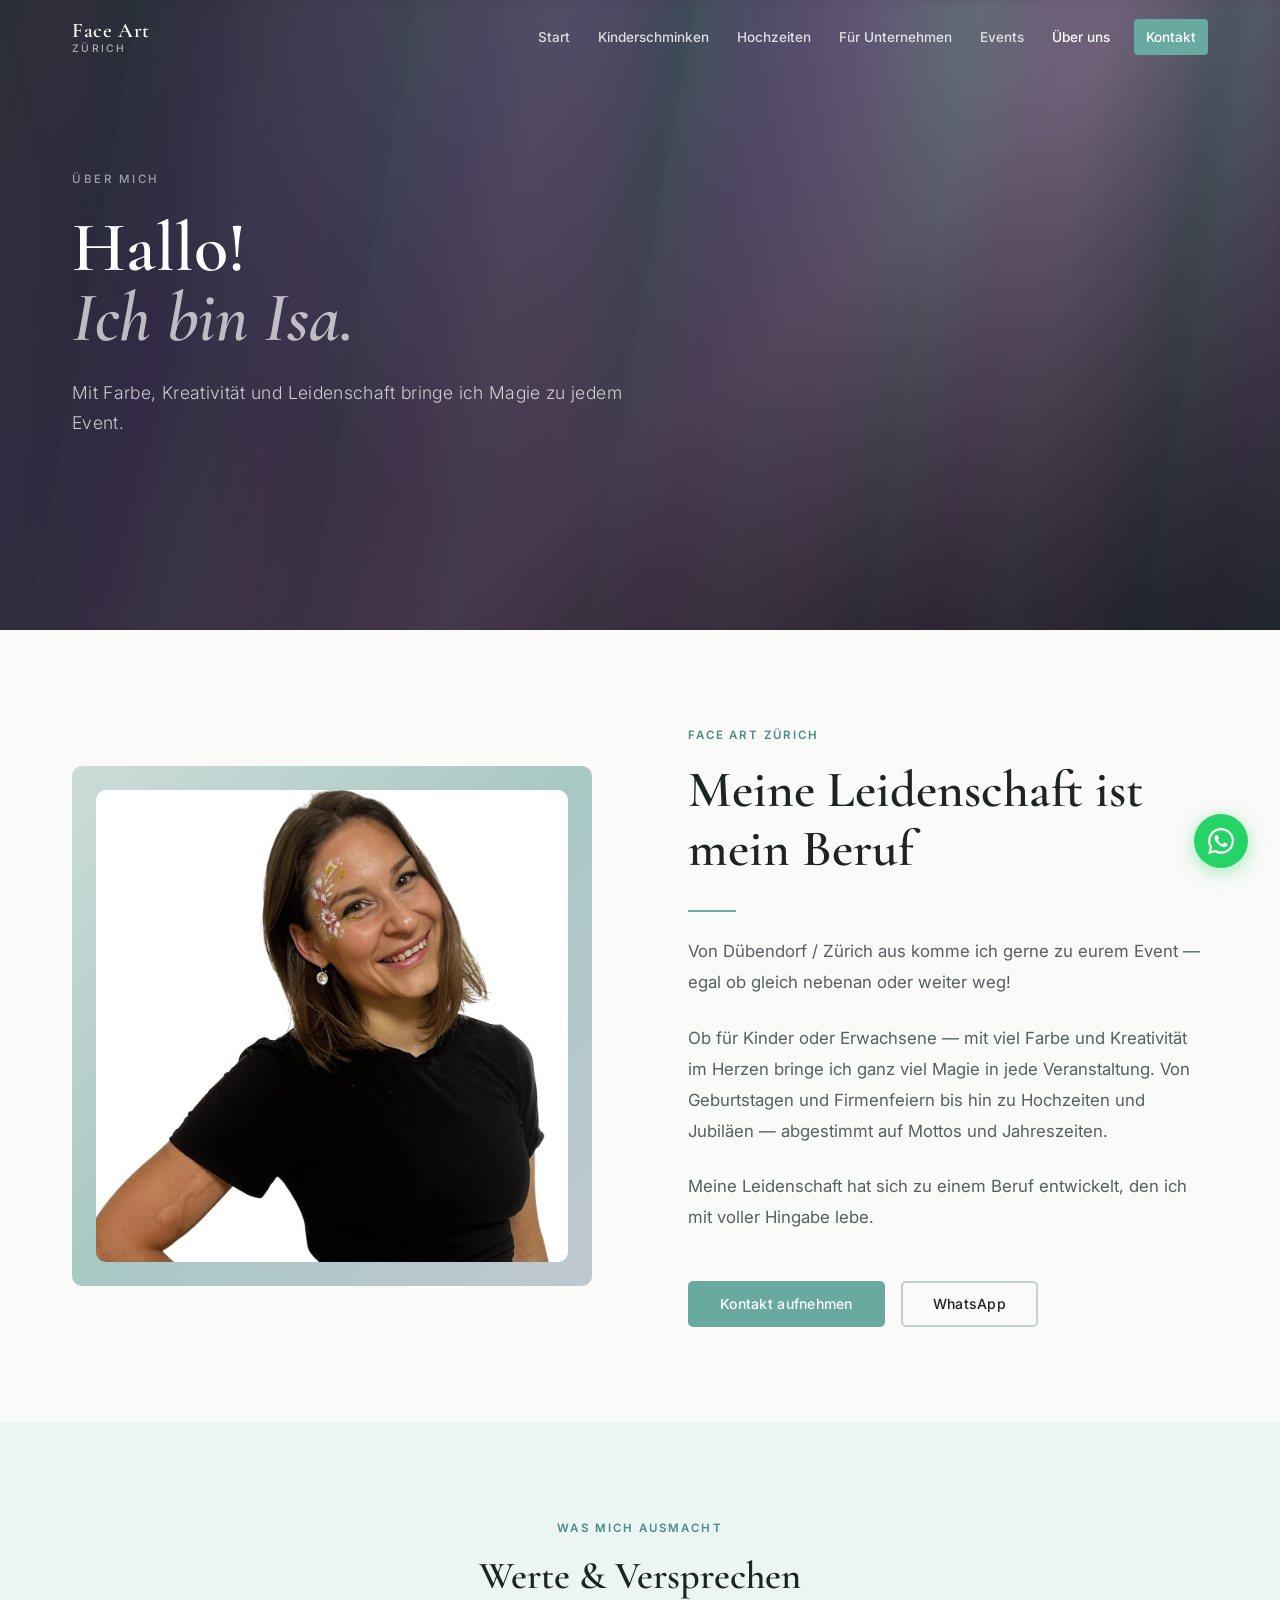
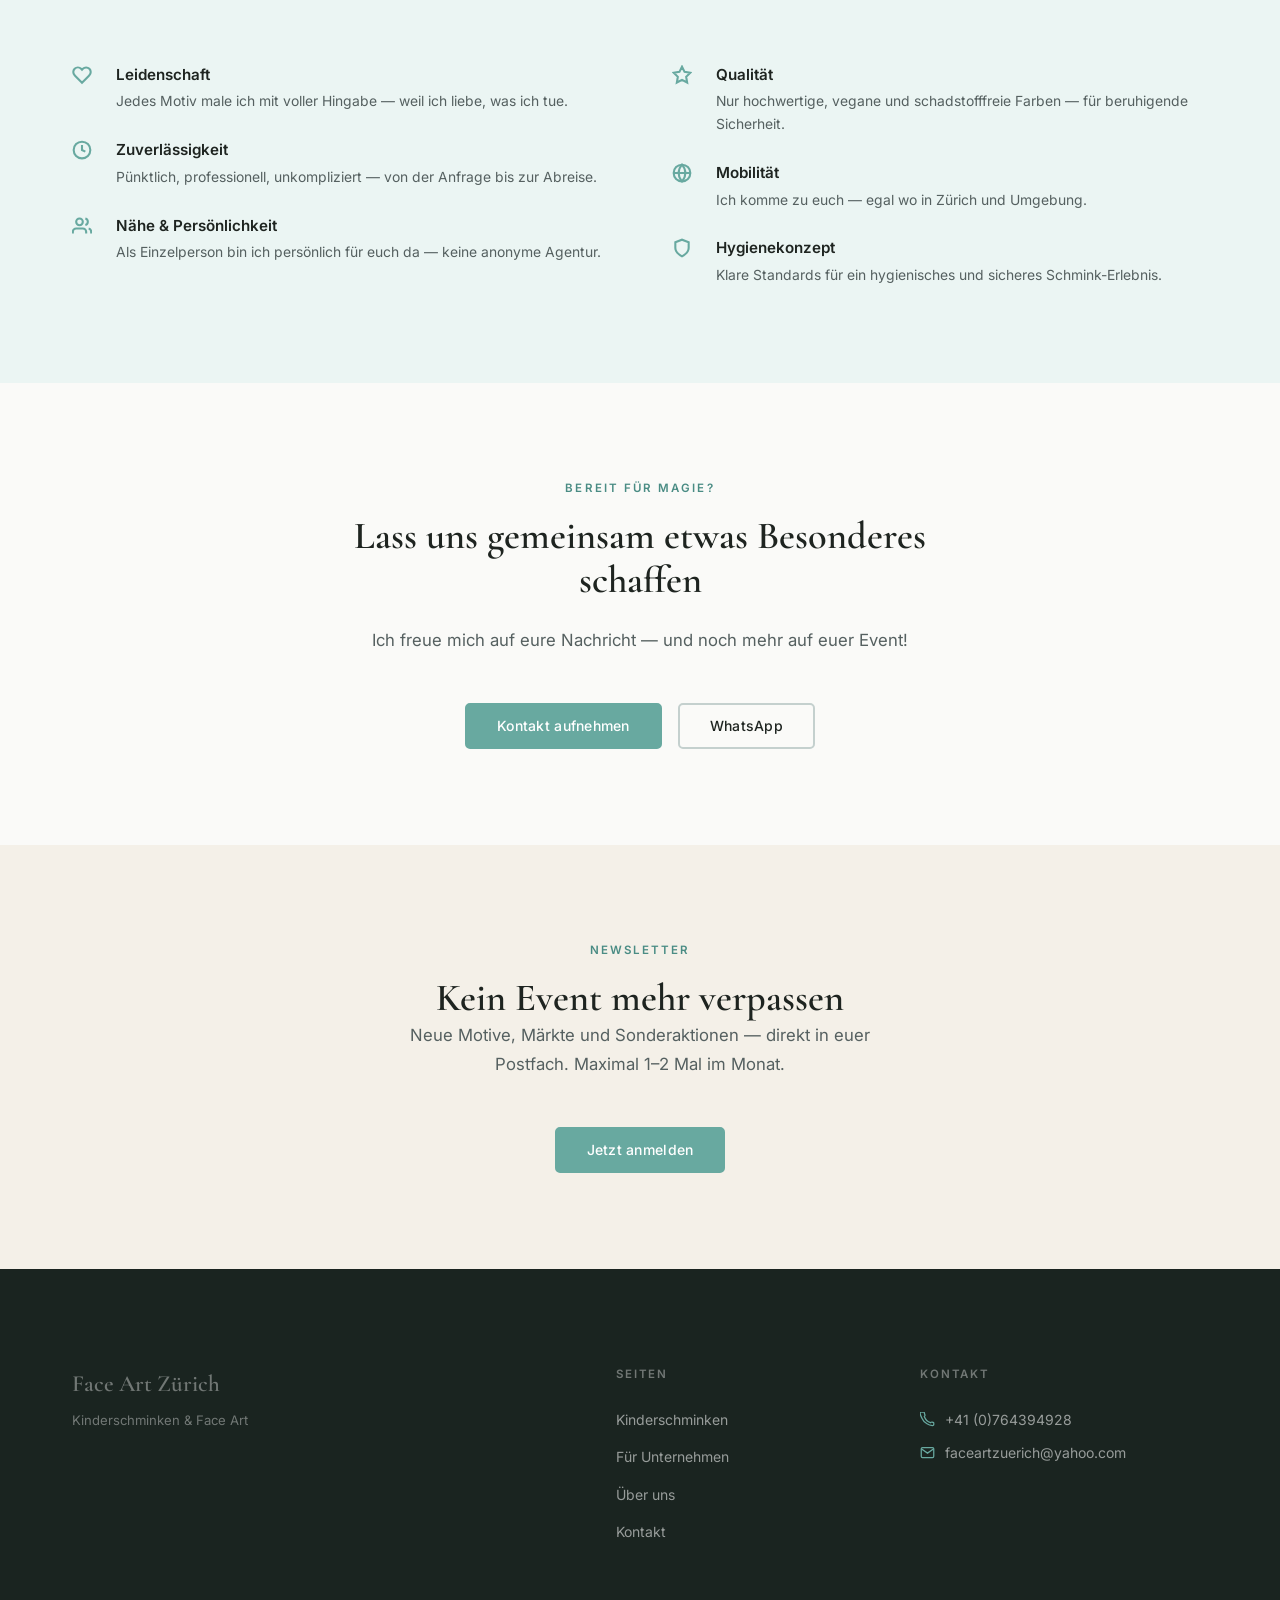
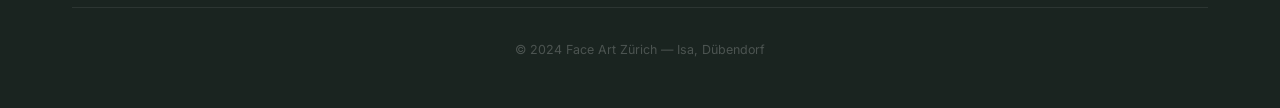
==== commit bf9335a8: "feat(newsletter): add newsletter signup to kontakt + teasers on events & about" ====
--- a/face-art-zuerich/about.html
+++ b/face-art-zuerich/about.html
@@ -155,7 +155,18 @@
       </div>
     </section>
 
-  </main>
+  
+    <!-- ========== NEWSLETTER TEASER ========== -->
+    <section class="section section--cream">
+      <div class="container container--narrow" style="text-align:center;">
+        <span class="section__label">Newsletter</span>
+        <h2 class="section__title">Kein Event mehr verpassen</h2>
+        <p class="section__subtitle" style="max-width:480px; margin:0 auto var(--sp-6);">Neue Motive, Märkte und Sonderaktionen — direkt in euer Postfach. Maximal 1–2 Mal im Monat.</p>
+        <a href="kontakt.html#newsletter" class="btn btn--primary">Jetzt anmelden</a>
+      </div>
+    </section>
+
+</main>
 
   <footer class="footer">
     <div class="container">
--- a/face-art-zuerich/src/css/main.css
+++ b/face-art-zuerich/src/css/main.css
@@ -2207,3 +2207,153 @@
   .contact-teaser__actions { flex-direction: column; }
   .contact-form { padding: var(--sp-4); }
 }
+
+/* ===== Image Accordion ===== */
+.section--img-accordion {
+  background: #fff;
+  padding: 48px 0 64px;
+}
+
+.img-accordion-wrap {
+  display: flex;
+  align-items: center;
+  justify-content: center;
+  gap: 48px;
+  max-width: 1100px;
+  margin: 0 auto;
+  padding: 0 24px;
+}
+
+/* Left text */
+.img-accordion__text {
+  flex: 0 0 44%;
+  text-align: left;
+}
+
+.img-accordion__title {
+  font-family: var(--font-heading);
+  font-size: clamp(2.2rem, 4.5vw, 3.4rem);
+  font-weight: 700;
+  color: #111827;
+  line-height: 1.1;
+  letter-spacing: -0.02em;
+  margin-bottom: 16px;
+}
+
+.img-accordion__desc {
+  font-size: 1.05rem;
+  color: #6b7280;
+  line-height: 1.7;
+  margin-bottom: 32px;
+  max-width: 440px;
+}
+
+.img-accordion__cta {
+  display: inline-flex;
+  align-items: center;
+  gap: 10px;
+  background: #111827;
+  color: #fff;
+  padding: 14px 28px;
+  border-radius: 12px;
+  font-weight: 600;
+  font-size: 0.95rem;
+  text-decoration: none;
+  box-shadow: 0 4px 14px rgba(0,0,0,0.15);
+  transition: background 0.3s ease, transform 0.2s ease;
+}
+
+.img-accordion__cta:hover {
+  background: #1f2937;
+  transform: translateY(-1px);
+}
+
+/* Right panels */
+.img-accordion__panels {
+  display: flex;
+  align-items: center;
+  gap: 10px;
+  flex: 1 1 0%;
+}
+
+.img-acc-panel {
+  position: relative;
+  height: 450px;
+  width: 60px;
+  border-radius: 20px;
+  overflow: hidden;
+  cursor: pointer;
+  flex: 0 0 auto;
+  transition: width 0.7s cubic-bezier(0.25, 0.1, 0.25, 1);
+  will-change: width;
+}
+
+.img-acc-panel.active {
+  width: 400px;
+}
+
+.img-acc-panel img {
+  position: absolute;
+  inset: 0;
+  width: 100%;
+  height: 100%;
+  object-fit: cover;
+}
+
+.img-acc-panel__overlay {
+  position: absolute;
+  inset: 0;
+  background: rgba(0,0,0,0.35);
+  pointer-events: none;
+}
+
+.img-acc-panel__label {
+  position: absolute;
+  color: #fff;
+  font-size: 1.05rem;
+  font-weight: 600;
+  white-space: nowrap;
+  transition: all 0.3s ease;
+}
+
+/* Inactive: vertical text at bottom */
+.img-acc-panel:not(.active) .img-acc-panel__label {
+  bottom: 96px;
+  left: 50%;
+  transform: translateX(-50%) rotate(90deg);
+}
+
+/* Active: horizontal text at bottom center */
+.img-acc-panel.active .img-acc-panel__label {
+  bottom: 24px;
+  left: 50%;
+  transform: translateX(-50%) rotate(0deg);
+}
+
+/* Responsive */
+@media (max-width: 900px) {
+  .img-accordion-wrap {
+    flex-direction: column;
+    gap: 32px;
+  }
+  .img-accordion__text {
+    flex: none;
+    text-align: center;
+    width: 100%;
+  }
+  .img-accordion__desc {
+    max-width: 100%;
+    margin-left: auto;
+    margin-right: auto;
+  }
+  .img-accordion__cta {
+    margin: 0 auto;
+  }
+  .img-acc-panel { height: 320px; }
+  .img-acc-panel.active { width: 300px; }
+}
+
+@media (max-width: 480px) {
+  .img-acc-panel { height: 260px; width: 50px; }
+  .img-acc-panel.active { width: 220px; }
+}
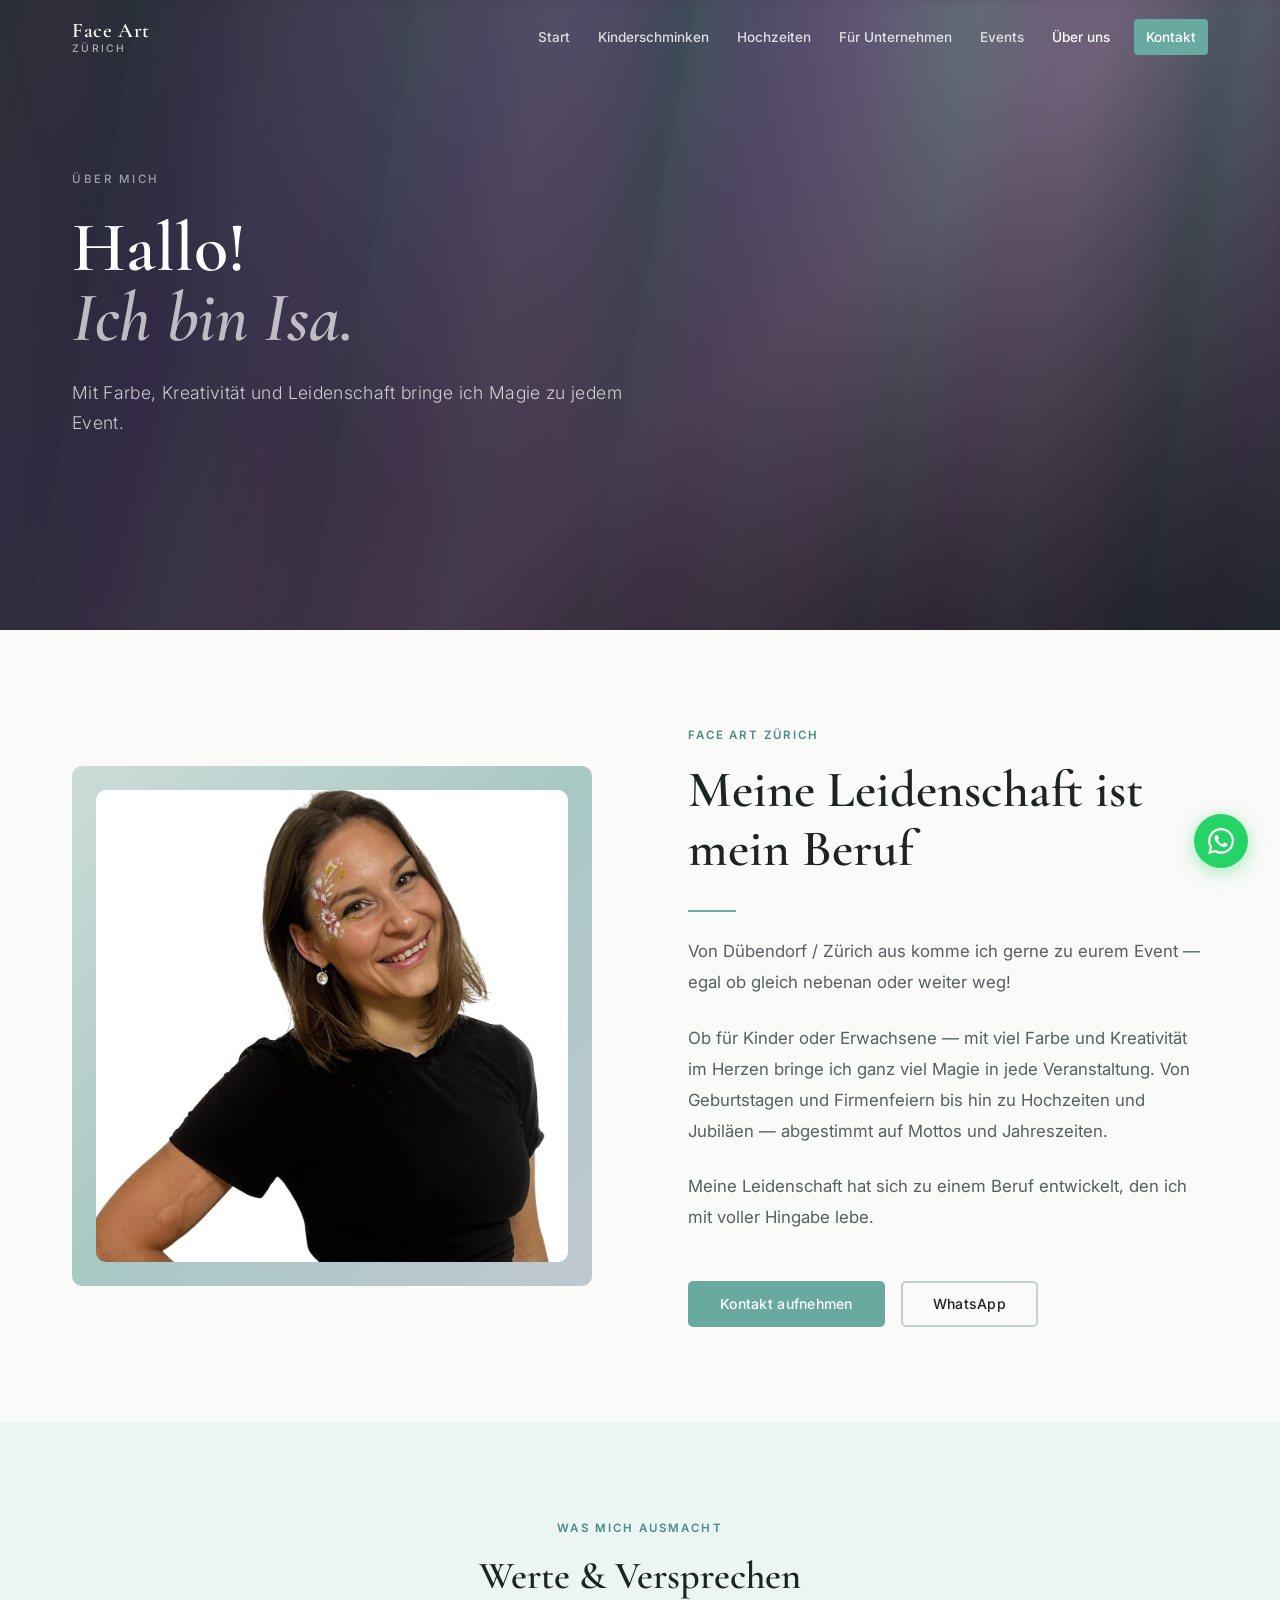
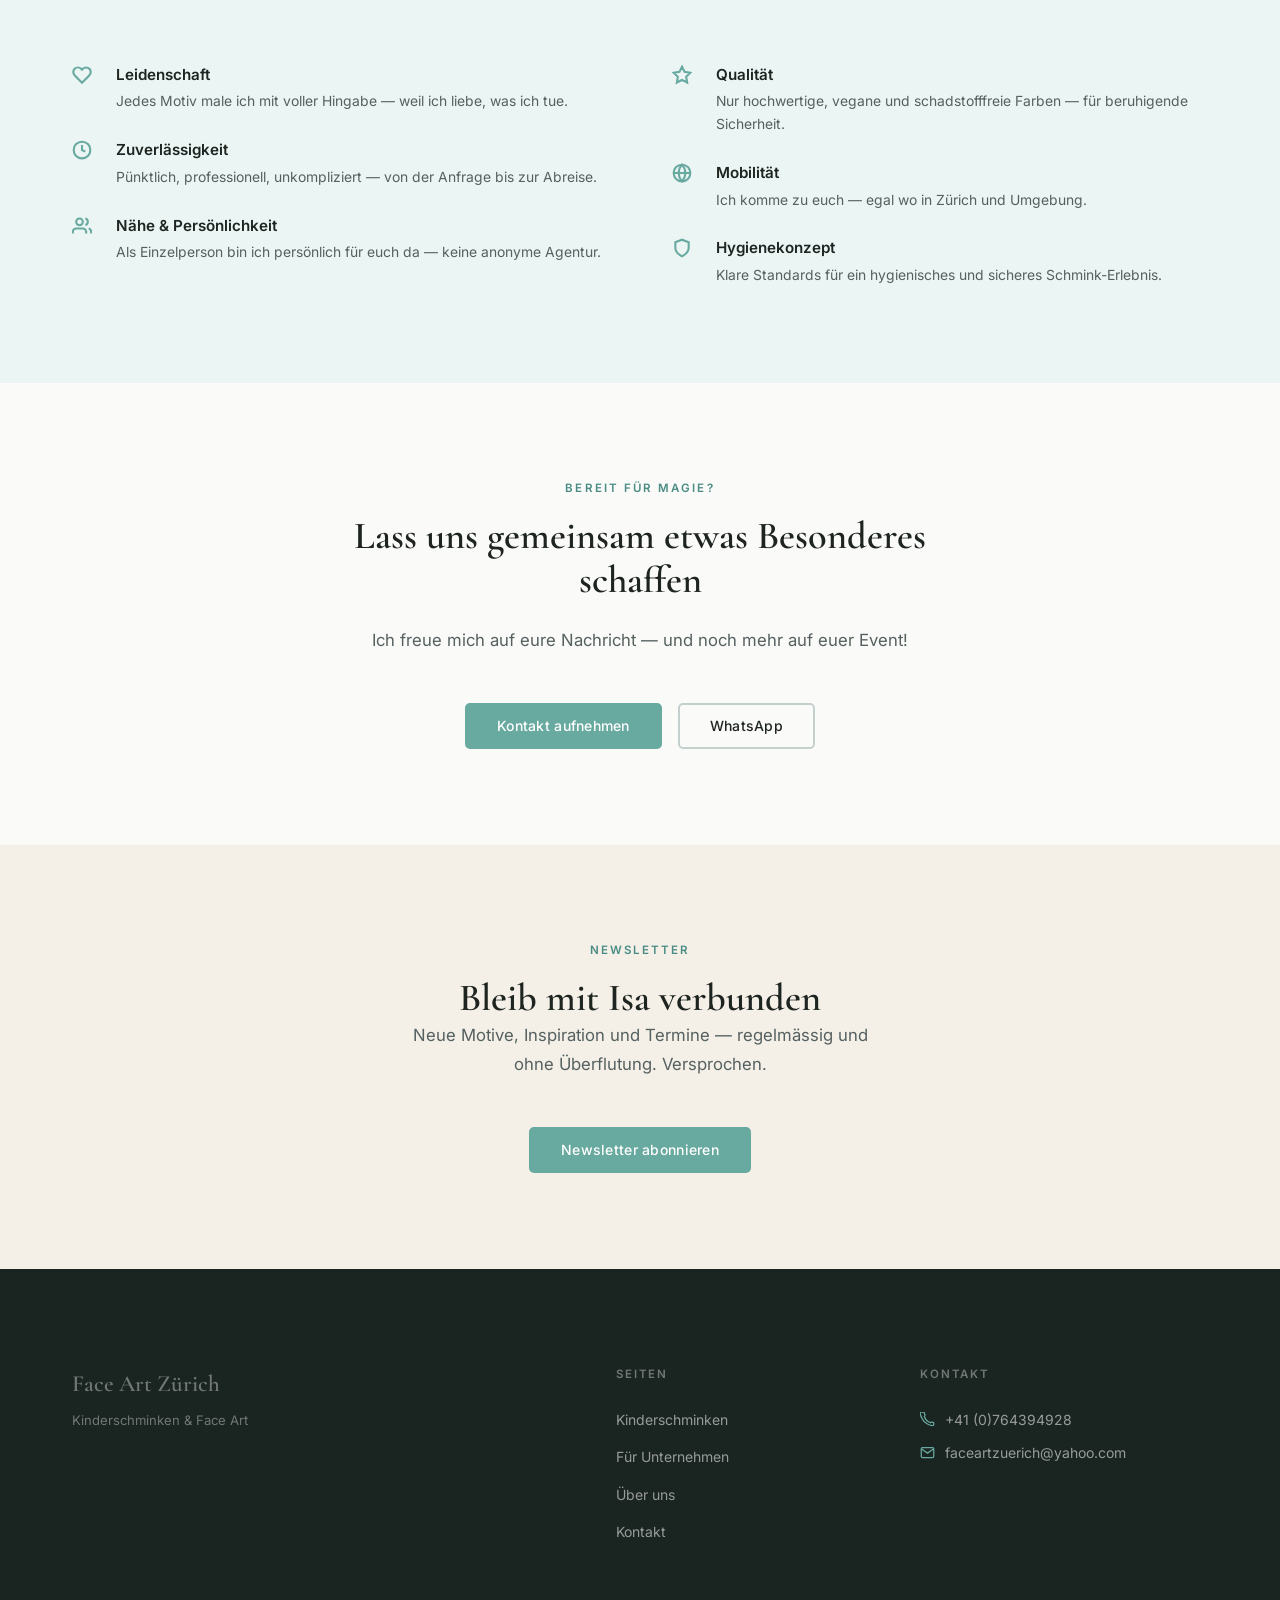
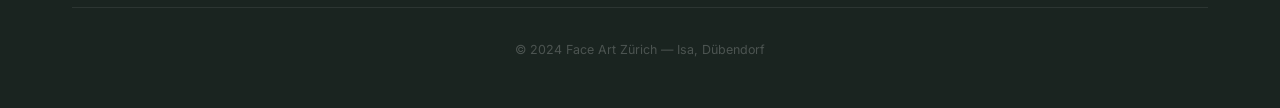
==== commit 24a78245: "feat(newsletter): UX-optimized texts for parents in Zurich" ====
--- a/face-art-zuerich/about.html
+++ b/face-art-zuerich/about.html
@@ -160,9 +160,9 @@
     <section class="section section--cream">
       <div class="container container--narrow" style="text-align:center;">
         <span class="section__label">Newsletter</span>
-        <h2 class="section__title">Kein Event mehr verpassen</h2>
-        <p class="section__subtitle" style="max-width:480px; margin:0 auto var(--sp-6);">Neue Motive, Märkte und Sonderaktionen — direkt in euer Postfach. Maximal 1–2 Mal im Monat.</p>
-        <a href="kontakt.html#newsletter" class="btn btn--primary">Jetzt anmelden</a>
+        <h2 class="section__title">Bleib mit Isa verbunden</h2>
+        <p class="section__subtitle" style="max-width:480px; margin:0 auto var(--sp-6);">Neue Motive, Inspiration und Termine — regelmässig und ohne Überflutung. Versprochen.</p>
+        <a href="kontakt.html#newsletter" class="btn btn--primary">Newsletter abonnieren</a>
       </div>
     </section>
 
--- a/face-art-zuerich/src/css/main.css
+++ b/face-art-zuerich/src/css/main.css
@@ -2357,3 +2357,77 @@
   .img-acc-panel { height: 260px; width: 50px; }
   .img-acc-panel.active { width: 220px; }
 }
+
+/* ===== Newsletter ===== */
+.newsletter {
+  text-align: center;
+}
+
+.newsletter__form {
+  max-width: 480px;
+  margin: 0 auto;
+}
+
+.newsletter__input-wrap {
+  display: flex;
+  gap: 8px;
+  background: var(--white);
+  border-radius: var(--radius);
+  padding: 6px;
+  box-shadow: var(--shadow-md);
+  border: 1px solid var(--border);
+}
+
+.newsletter__input {
+  flex: 1;
+  border: none;
+  padding: 12px 16px;
+  font-family: var(--font-body);
+  font-size: 0.95rem;
+  color: var(--text);
+  background: transparent;
+  outline: none;
+  min-width: 0;
+}
+
+.newsletter__input::placeholder {
+  color: var(--text-light);
+}
+
+.newsletter__btn {
+  flex-shrink: 0;
+  white-space: nowrap;
+}
+
+.newsletter__confirm {
+  display: none;
+  margin-top: var(--sp-2);
+  color: var(--mint-dark);
+  font-weight: 600;
+  font-size: 0.95rem;
+}
+
+.newsletter__confirm.show {
+  display: block;
+  animation: fadeInUp 0.4s ease;
+}
+
+.newsletter__note {
+  margin-top: var(--sp-2);
+  font-size: 0.78rem;
+  color: var(--text-light);
+}
+
+@keyframes fadeInUp {
+  from { opacity: 0; transform: translateY(8px); }
+  to { opacity: 1; transform: translateY(0); }
+}
+
+@media (max-width: 480px) {
+  .newsletter__input-wrap {
+    flex-direction: column;
+  }
+  .newsletter__btn {
+    width: 100%;
+  }
+}
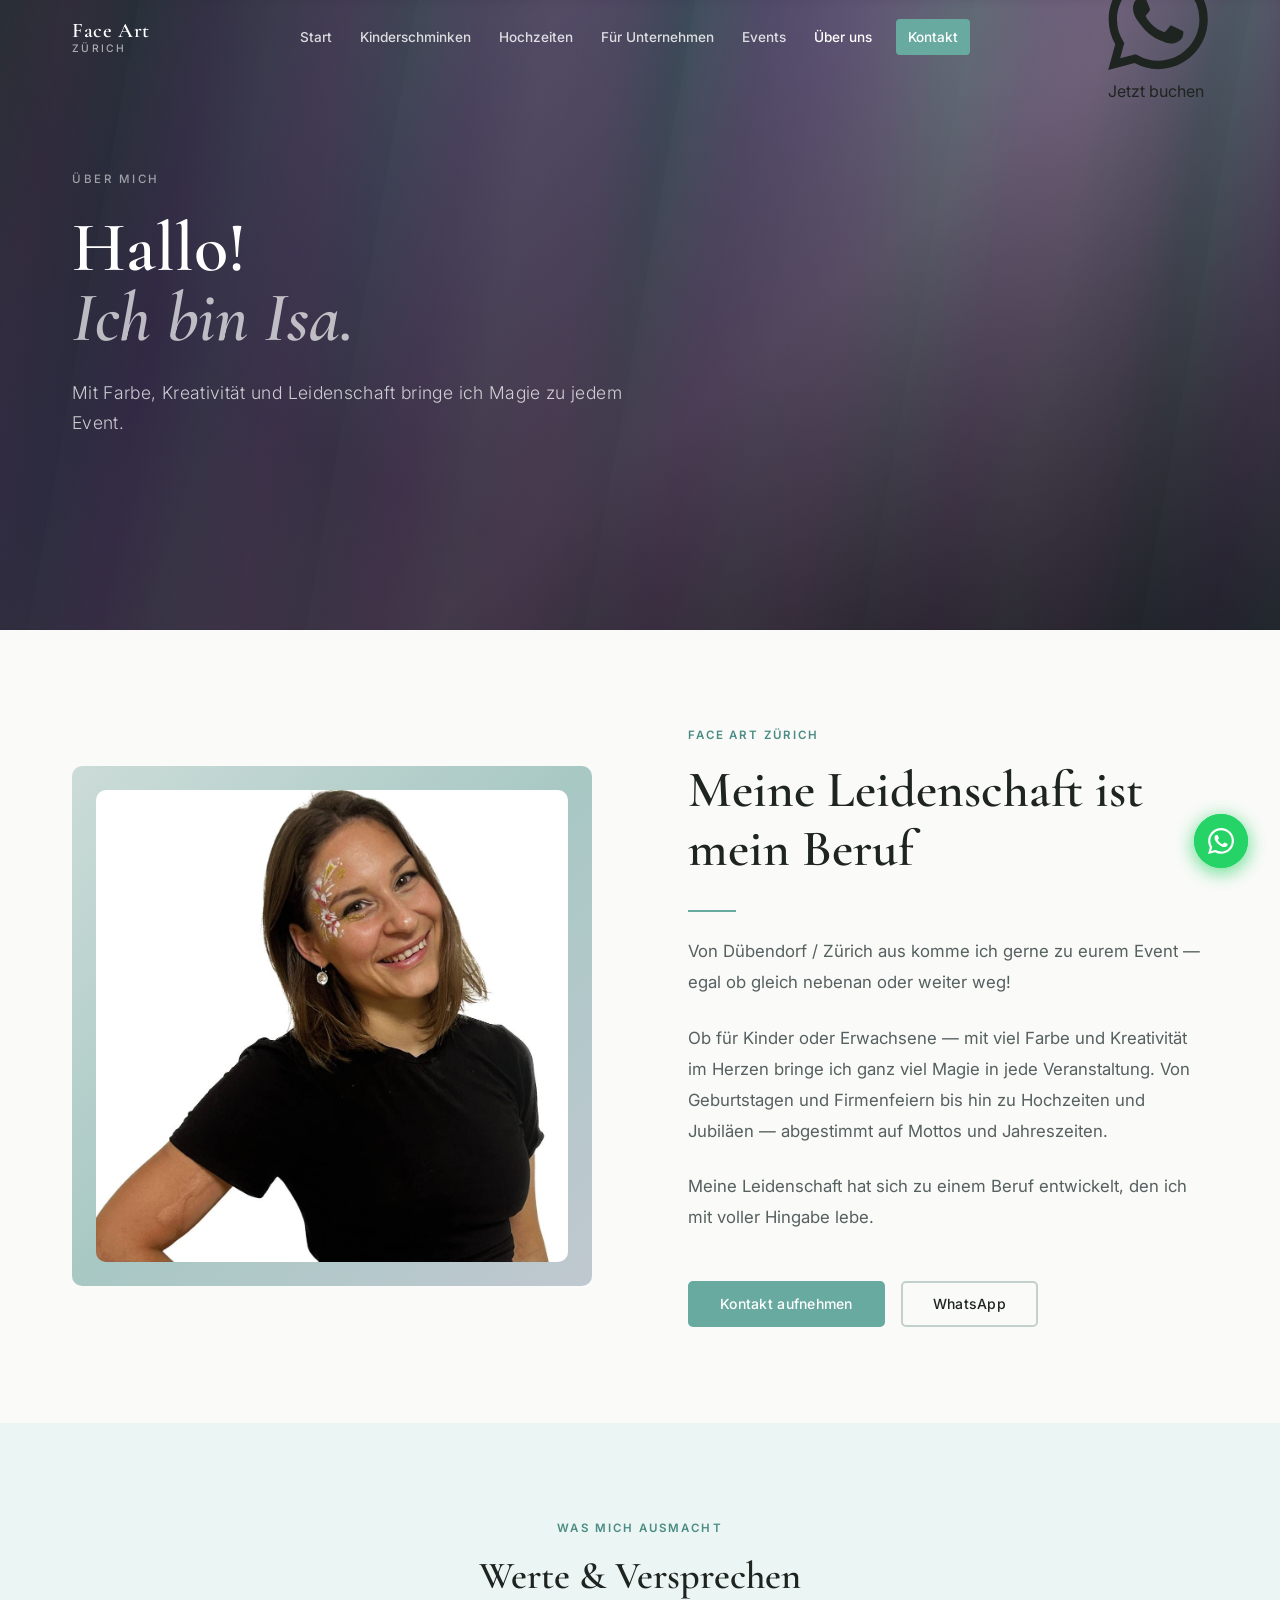
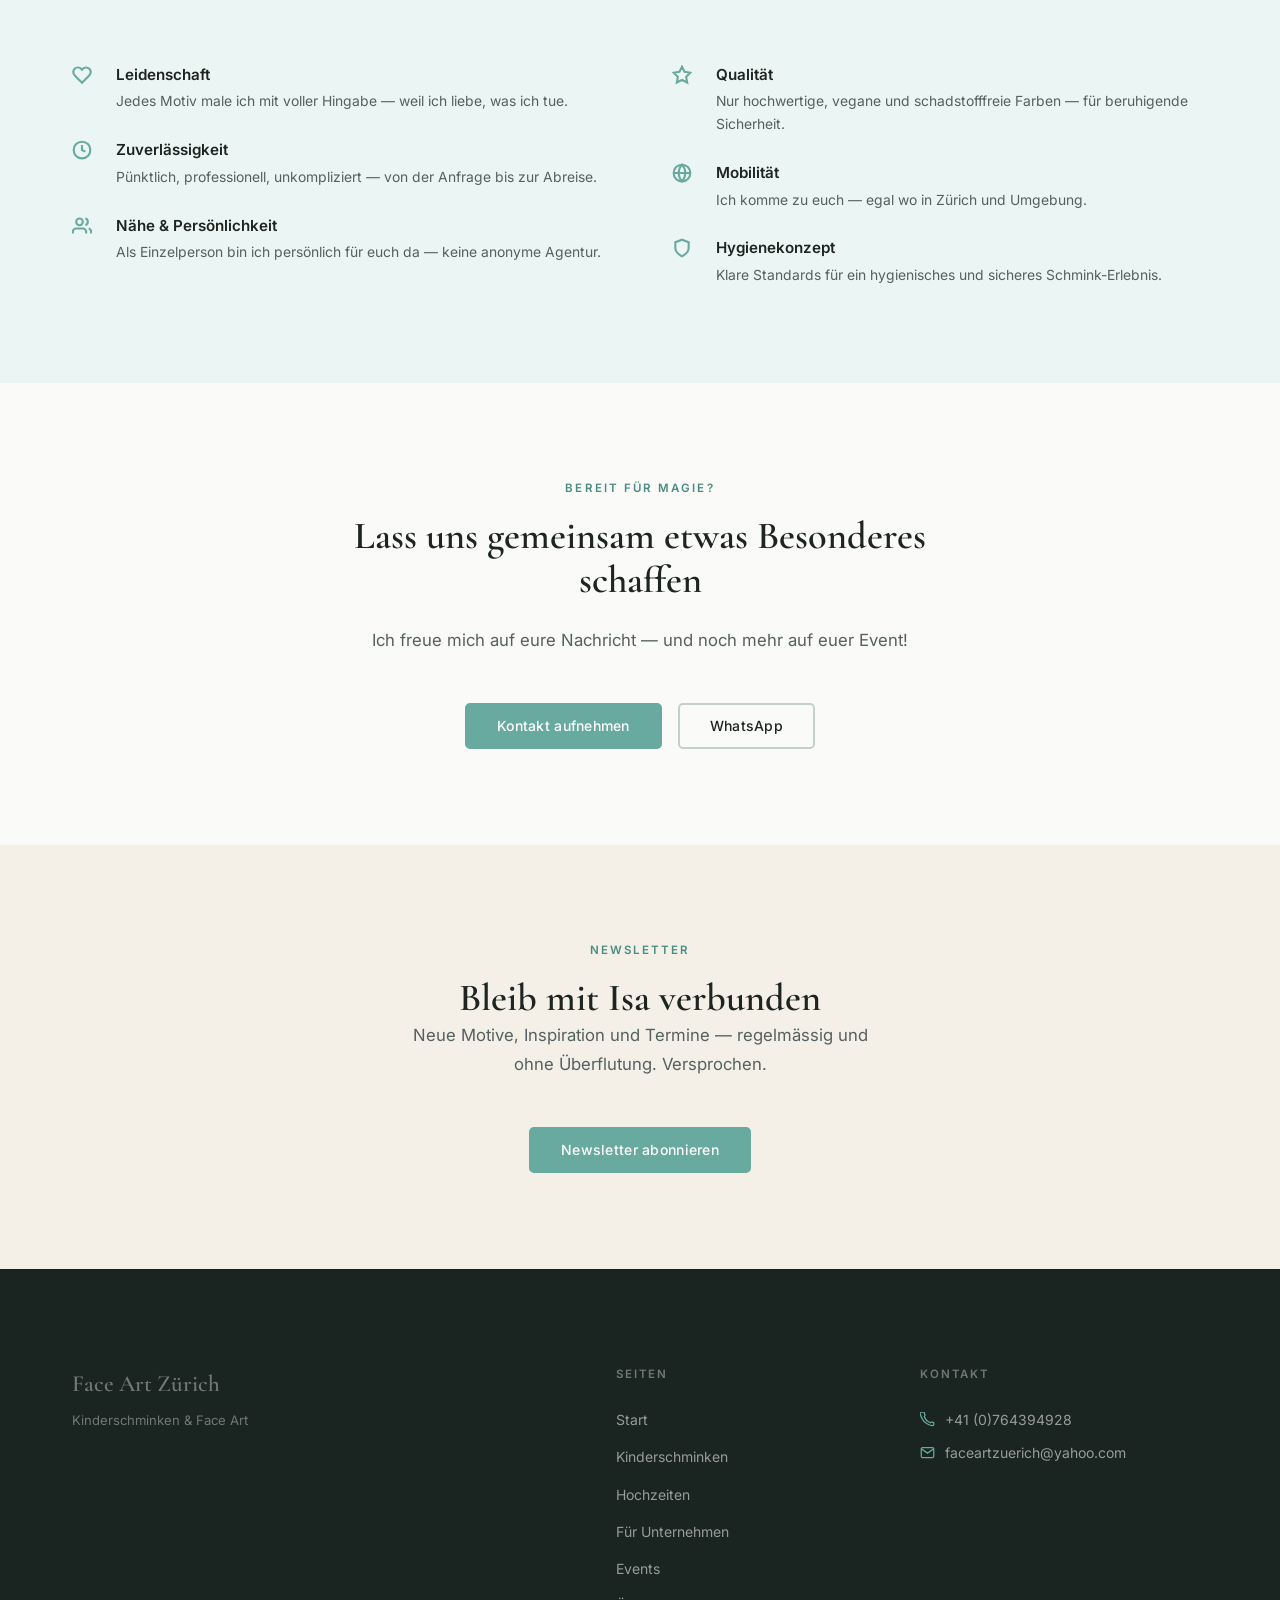
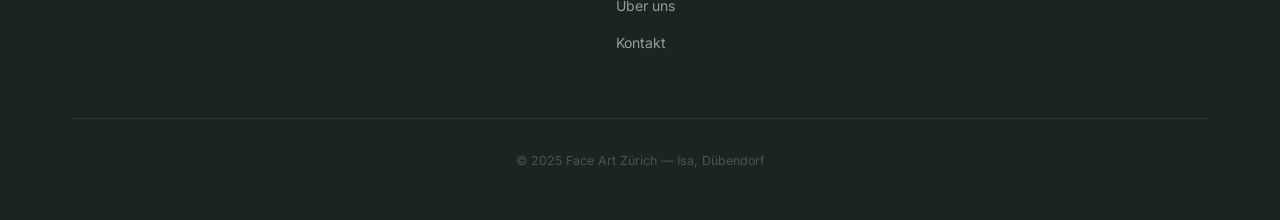
==== commit 5e99ac37: "feat: major redesign - compact sections, nav WhatsApp button, gallery grid + lightbox, emotional her" ====
--- a/face-art-zuerich/about.html
+++ b/face-art-zuerich/about.html
@@ -19,7 +19,7 @@
           <span class="nav__logo-main">Face Art</span>
           <span class="nav__logo-sub">Zürich</span>
         </span>
-        <img class="nav__logo-img" src="src/images/isa.jpg" alt="Face Art Zürich Logo">
+        <img class="nav__logo-img" src="src/images/isa.jpg" alt="Face Art Zürich Logo" loading="lazy">
       </a>
       <nav class="nav__menu" id="navMenu" aria-label="Hauptnavigation">
         <a href="index.html" class="nav__link">Start</a>
@@ -30,6 +30,7 @@
         <a href="about.html" class="nav__link nav__link--active">Über uns</a>
         <a href="kontakt.html" class="nav__link nav__link--cta">Kontakt</a>
       </nav>
+      <a href="https://wa.me/41764394928?text=Hallo%20Isa%2C%20ich%20m%C3%B6chte%20eine%20Anfrage%20stellen." class="nav__whatsapp" target="_blank" rel="noopener noreferrer"><svg viewBox="0 0 24 24" fill="currentColor" aria-hidden="true"><path d="M17.472 14.382c-.297-.149-1.758-.867-2.03-.967-.273-.099-.471-.148-.67.15-.197.297-.767.966-.94 1.164-.173.199-.347.223-.644.075-.297-.15-1.255-.463-2.39-1.475-.883-.788-1.48-1.761-1.653-2.059-.173-.297-.018-.458.13-.606.134-.133.298-.347.446-.52.149-.174.198-.298.298-.497.099-.198.05-.371-.025-.52-.075-.149-.669-1.612-.916-2.207-.242-.579-.487-.5-.669-.51-.173-.008-.371-.01-.57-.01-.198 0-.52.074-.792.372-.272.297-1.04 1.016-1.04 2.479 0 1.462 1.065 2.875 1.213 3.074.149.198 2.096 3.2 5.077 4.487.709.306 1.262.489 1.694.625.712.227 1.36.195 1.871.118.571-.085 1.758-.719 2.006-1.413.248-.694.248-1.289.173-1.413-.074-.124-.272-.198-.57-.347m-5.421 7.403h-.004a9.87 9.87 0 01-5.031-1.378l-.361-.214-3.741.982.998-3.648-.235-.374a9.86 9.86 0 01-1.51-5.26c.001-5.45 4.436-9.884 9.888-9.884 2.64 0 5.122 1.03 6.988 2.898a9.825 9.825 0 012.893 6.994c-.003 5.45-4.437 9.884-9.885 9.884m8.413-18.297A11.815 11.815 0 0012.05 0C5.495 0 .16 5.335.157 11.892c0 2.096.547 4.142 1.588 5.945L.057 24l6.305-1.654a11.882 11.882 0 005.683 1.448h.005c6.554 0 11.89-5.335 11.893-11.893a11.821 11.821 0 00-3.48-8.413z"/></svg> Jetzt buchen</a>
       <button class="nav__toggle" id="navToggle" aria-label="Menü öffnen" aria-expanded="false">
         <span></span><span></span><span></span>
       </button>
@@ -55,7 +56,7 @@
         <div class="about-intro">
 
           <div class="about-intro__img">
-            <img src="src/images/isa.jpg" alt="Isa — Face Art Zürich" class="about-intro__photo">
+            <img loading="lazy" src="src/images/isa.jpg" alt="Isa — Face Art Zürich" class="about-intro__photo">
           </div>
 
           <div>
@@ -178,8 +179,11 @@
         <div>
           <p class="footer__heading">Seiten</p>
           <nav class="footer__links" aria-label="Footer Navigation">
+            <a href="index.html">Start</a>
             <a href="kinderschminken.html">Kinderschminken</a>
+            <a href="hochzeiten.html">Hochzeiten</a>
             <a href="unternehmen.html">Für Unternehmen</a>
+            <a href="events.html">Events</a>
             <a href="about.html">Über uns</a>
             <a href="kontakt.html">Kontakt</a>
           </nav>
@@ -199,10 +203,14 @@
         </div>
       </div>
       <div class="footer__bottom">
-        <p>© 2024 Face Art Zürich — Isa, Dübendorf</p>
+        <p>© 2025 Face Art Zürich — Isa, Dübendorf</p>
       </div>
     </div>
   </footer>
+
+  <a href="https://wa.me/41764394928" class="wa-float" target="_blank" rel="noopener noreferrer" aria-label="WhatsApp Kontakt">
+    <svg viewBox="0 0 24 24" fill="white" aria-hidden="true"><path d="M17.472 14.382c-.297-.149-1.758-.867-2.03-.967-.273-.099-.471-.148-.67.15-.197.297-.767.966-.94 1.164-.173.199-.347.223-.644.075-.297-.15-1.255-.463-2.39-1.475-.883-.788-1.48-1.761-1.653-2.059-.173-.297-.018-.458.13-.606.134-.133.298-.347.446-.52.149-.174.198-.298.298-.497.099-.198.05-.371-.025-.52-.075-.149-.669-1.612-.916-2.207-.242-.579-.487-.5-.669-.51-.173-.008-.371-.01-.57-.01-.198 0-.52.074-.792.372-.272.297-1.04 1.016-1.04 2.479 0 1.462 1.065 2.875 1.213 3.074.149.198 2.096 3.2 5.077 4.487.709.306 1.262.489 1.694.625.712.227 1.36.195 1.871.118.571-.085 1.758-.719 2.006-1.413.248-.694.248-1.289.173-1.413-.074-.124-.272-.198-.57-.347m-5.421 7.403h-.004a9.87 9.87 0 01-5.031-1.378l-.361-.214-3.741.982.998-3.648-.235-.374a9.86 9.86 0 01-1.51-5.26c.001-5.45 4.436-9.884 9.888-9.884 2.64 0 5.122 1.03 6.988 2.898a9.825 9.825 0 012.893 6.994c-.003 5.45-4.437 9.884-9.885 9.884m8.413-18.297A11.815 11.815 0 0012.05 0C5.495 0 .16 5.335.157 11.892c0 2.096.547 4.142 1.588 5.945L.057 24l6.305-1.654a11.882 11.882 0 005.683 1.448h.005c6.554 0 11.89-5.335 11.893-11.893a11.821 11.821 0 00-3.48-8.413z"/></svg>
+  </a>
 
   <a href="https://wa.me/41764394928" class="wa-float" target="_blank" rel="noopener noreferrer" aria-label="WhatsApp Kontakt">
     <svg viewBox="0 0 24 24" fill="white" aria-hidden="true">
